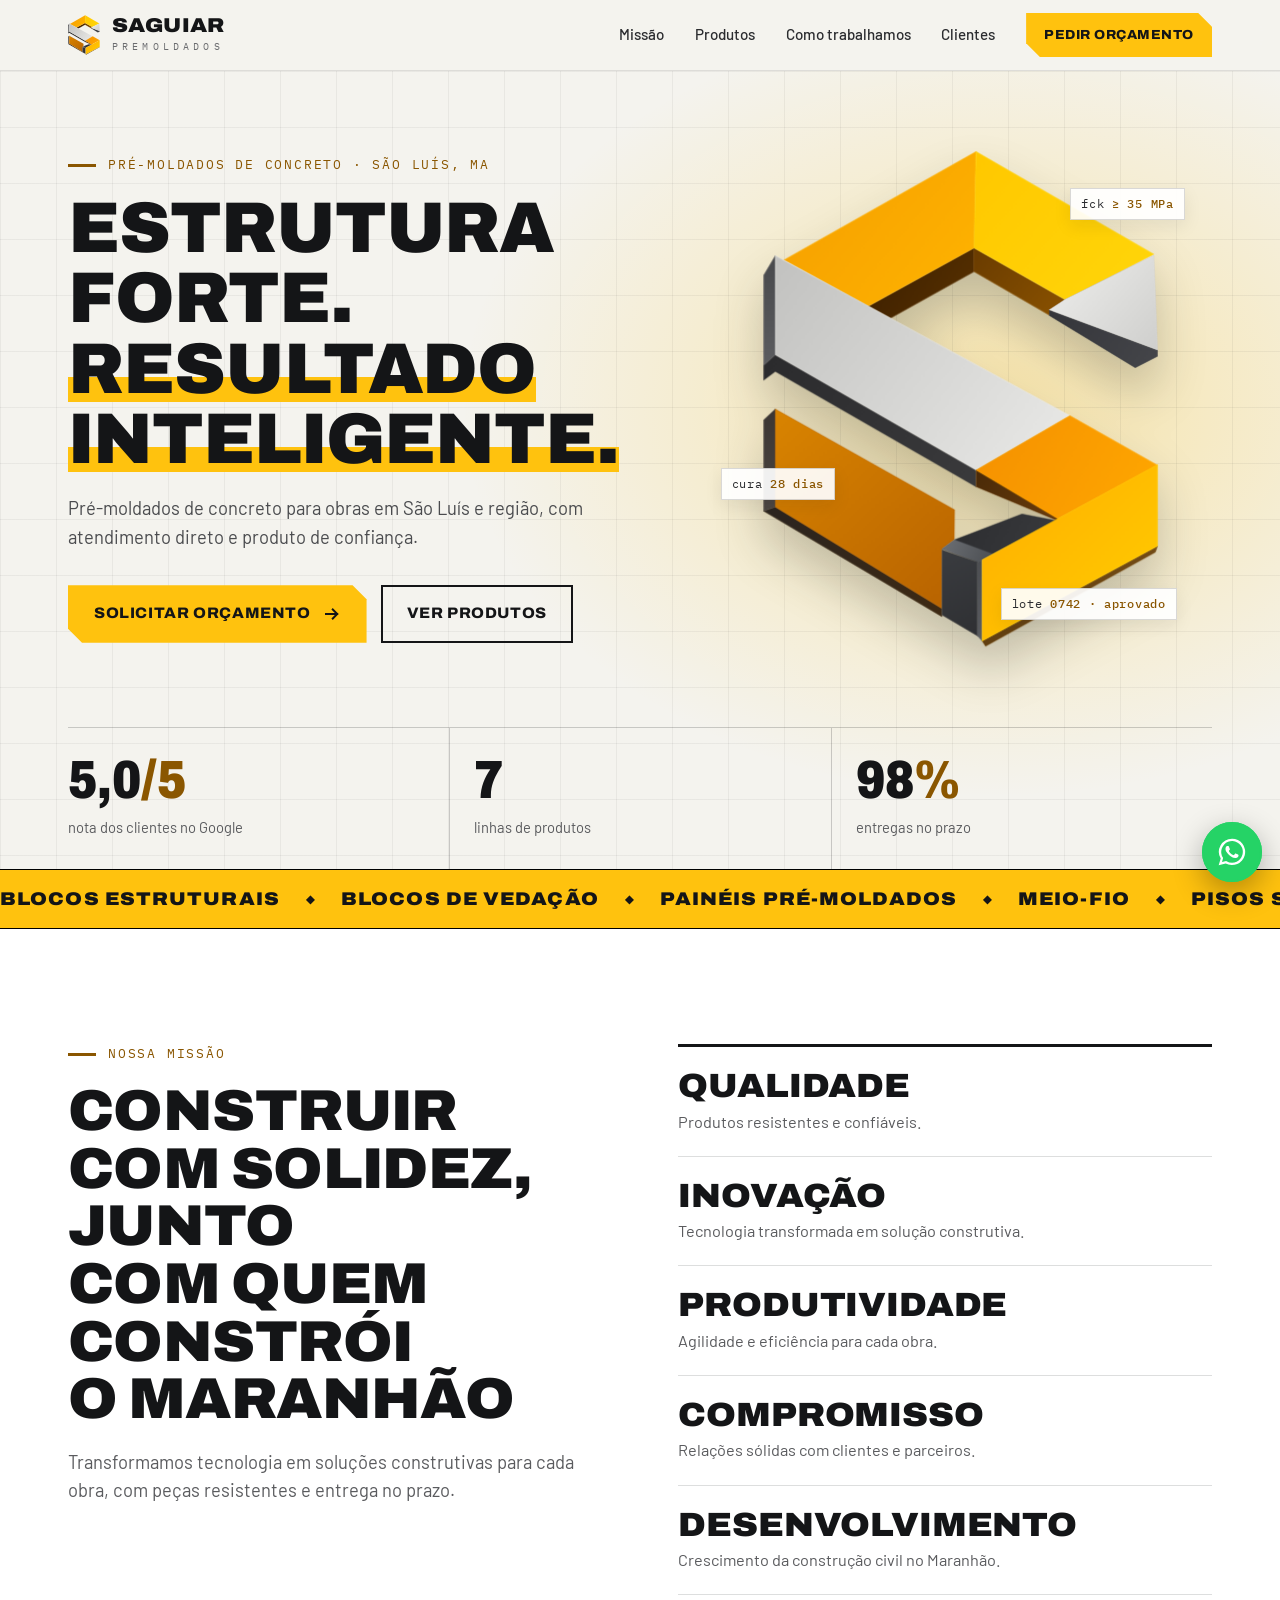
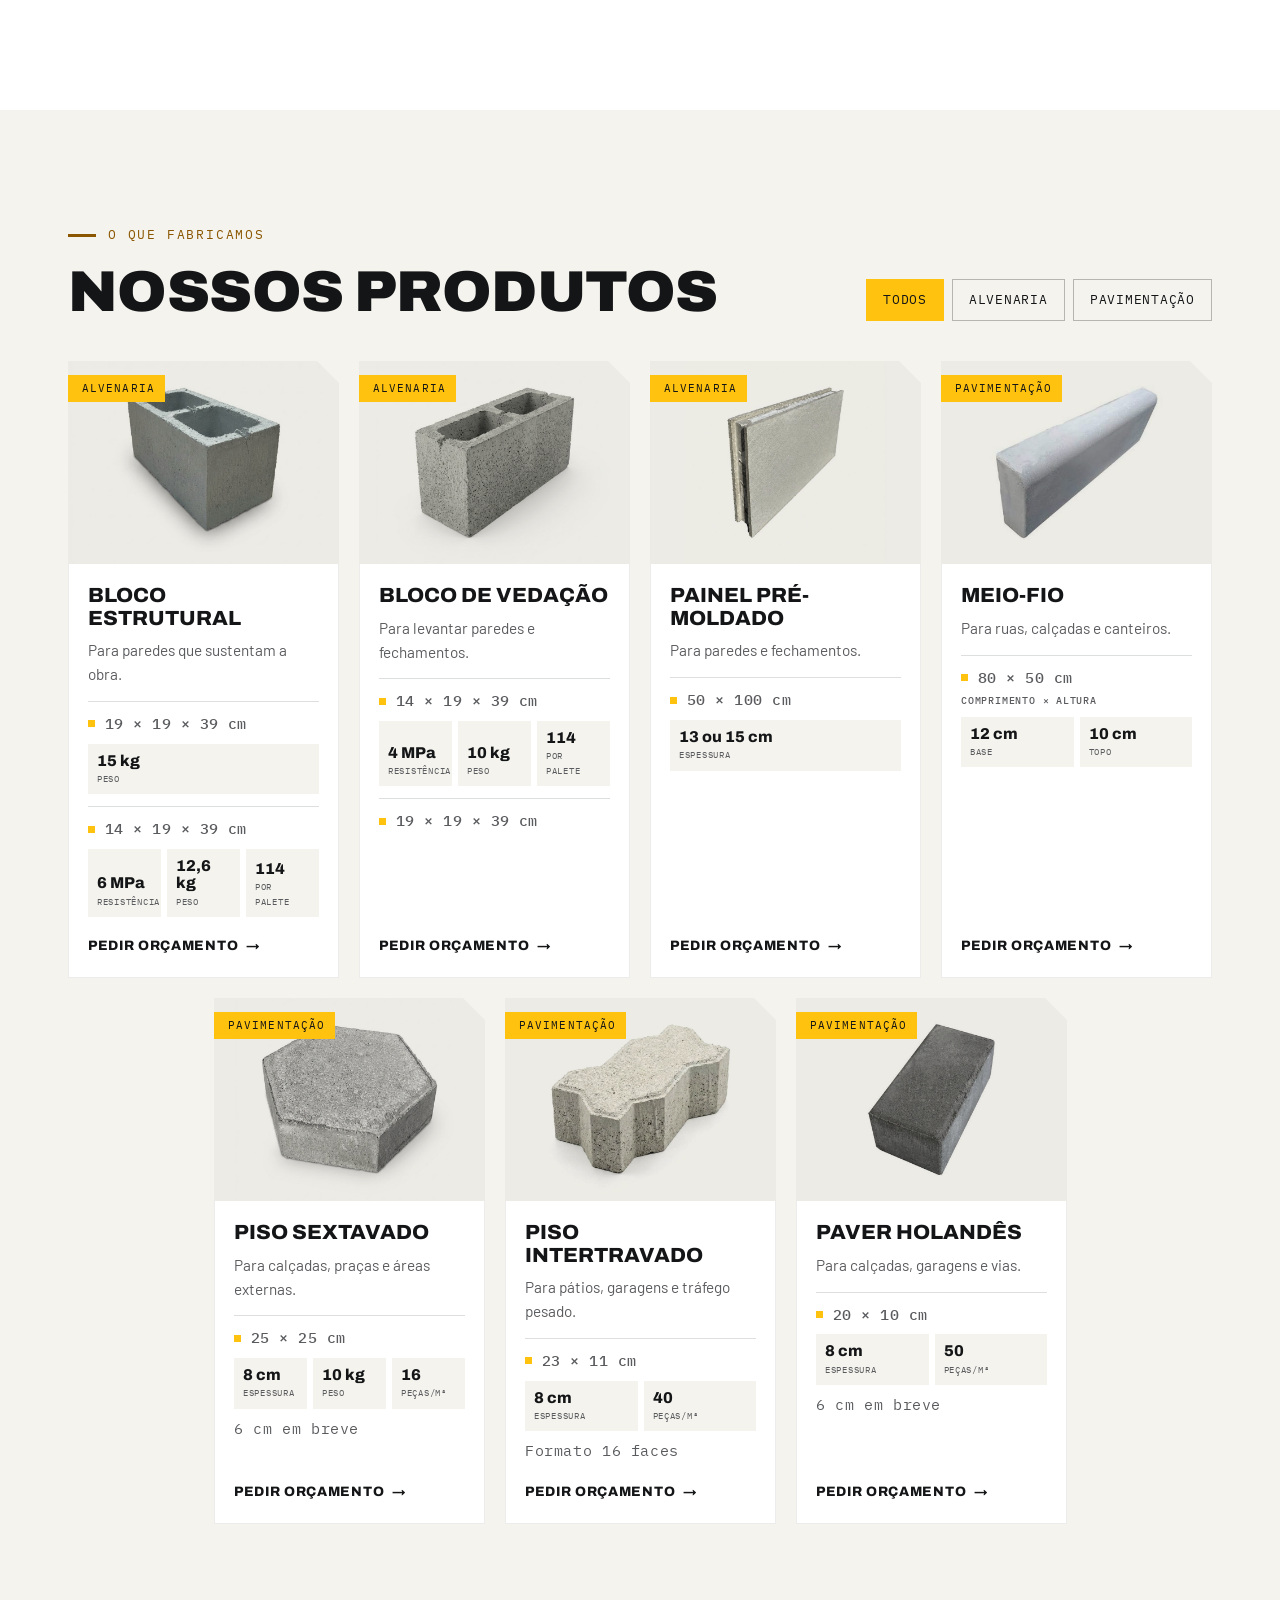
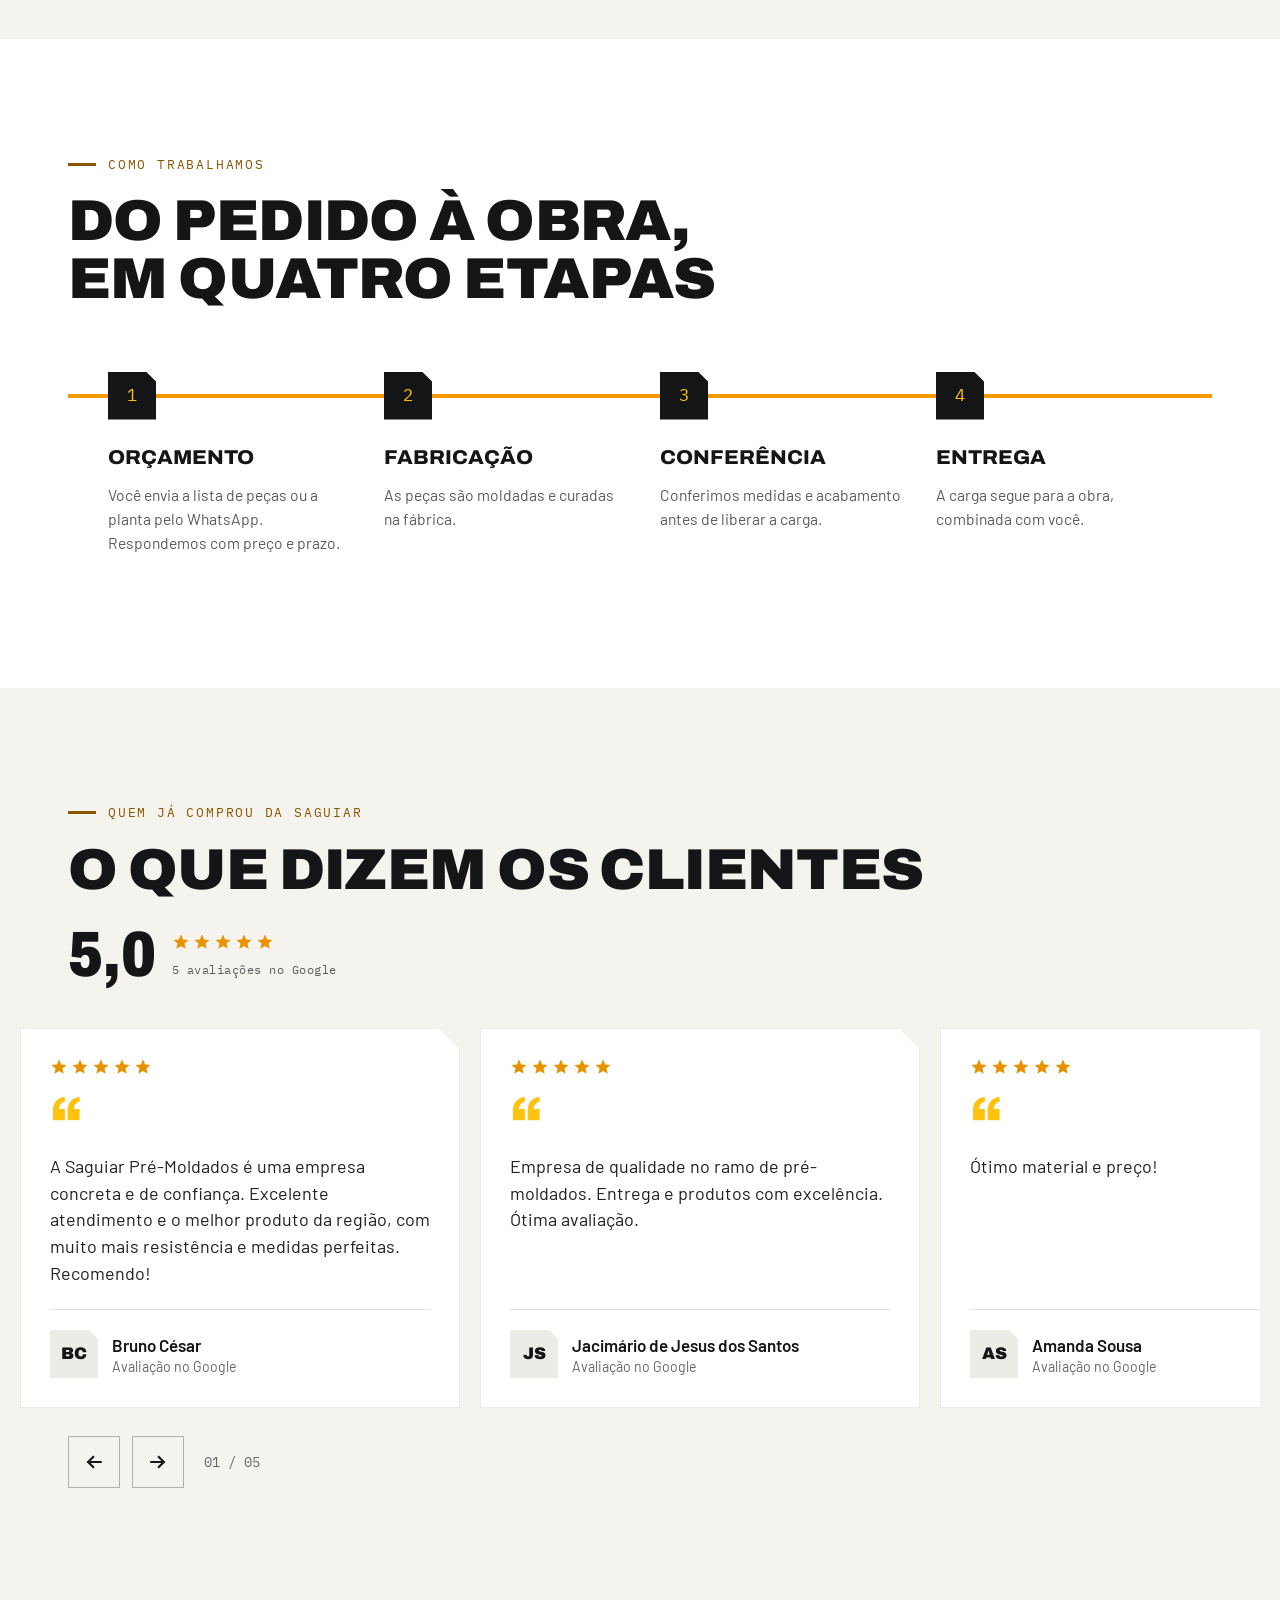
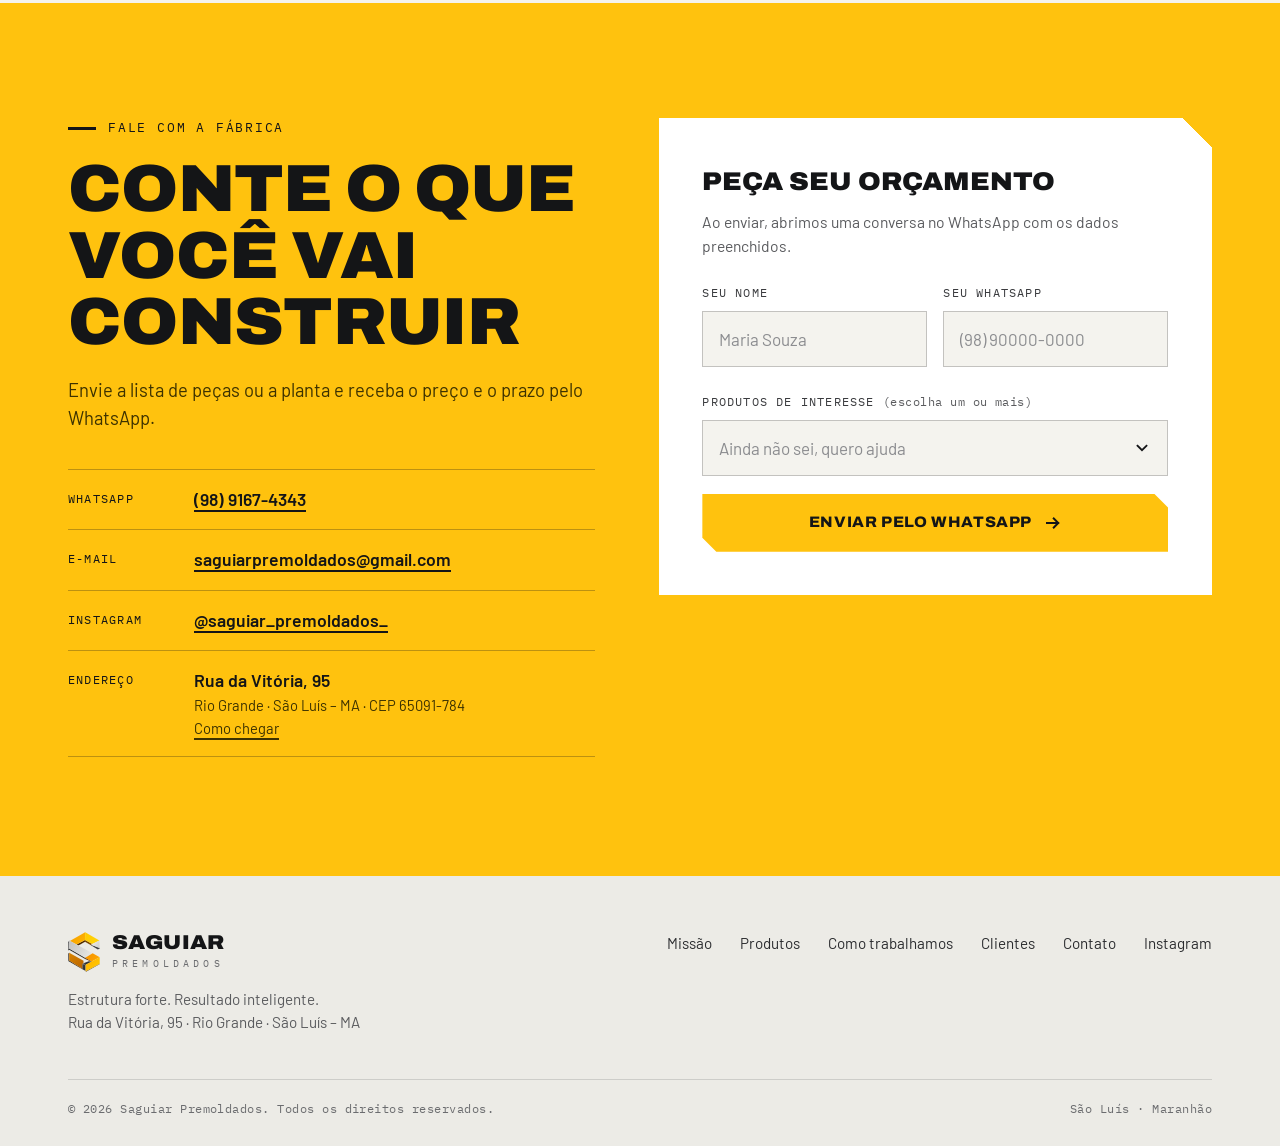
==== index.html @ 7b13b87a "Adiciona ficha tecnica dos produtos: resistencia, peso, rendimento e quantidade por palete" ====
<!doctype html>
<html lang="pt-BR">
<head>
  <meta charset="utf-8">
  <meta name="viewport" content="width=device-width, initial-scale=1, viewport-fit=cover">
  <title>Saguiar Premoldados | Pré-moldados de concreto em São Luís – MA</title>
  <meta name="description" content="Saguiar Premoldados fabrica blocos de concreto, painéis, meio-fio, pisos intertravados, sextavados e paver holandês em São Luís, Maranhão. Peça seu orçamento pelo WhatsApp.">
  <meta name="theme-color" content="#f4f3ee">
  <meta name="robots" content="index, follow">

  <meta property="og:type" content="website">
  <meta property="og:locale" content="pt_BR">
  <meta property="og:site_name" content="Saguiar Premoldados">
  <meta property="og:title" content="Saguiar Premoldados | Estrutura forte. Resultado inteligente.">
  <meta property="og:description" content="Pré-moldados de concreto em São Luís – MA. Blocos, painéis, meio-fio e pisos.">
  <meta property="og:image" content="assets/img/og-image.png">
  <meta property="og:image:width" content="1200">
  <meta property="og:image:height" content="630">
  <meta name="twitter:card" content="summary_large_image">

  <link rel="icon" href="assets/img/favicon.svg" type="image/svg+xml">
  <link rel="icon" href="assets/img/favicon-32.png" type="image/png" sizes="32x32">
  <link rel="apple-touch-icon" href="assets/img/apple-touch-icon.png">
  <link rel="manifest" href="site.webmanifest">

  <link rel="preconnect" href="https://fonts.googleapis.com">
  <link rel="preconnect" href="https://fonts.gstatic.com" crossorigin>
  <link rel="stylesheet" href="https://fonts.googleapis.com/css2?family=Archivo:wdth,wght@62..125,400..900&amp;family=Barlow:wght@400;500;600&amp;family=IBM+Plex+Mono:wght@400;500&amp;display=swap">
  <link rel="stylesheet" href="assets/css/styles.css?v=20261018">
  <script src="assets/js/boot.js?v=20261018"></script>

  <script type="application/ld+json">
  {
    "@context": "https://schema.org",
    "@type": "HomeAndConstructionBusiness",
    "name": "Saguiar Premoldados",
    "slogan": "Estrutura forte. Resultado inteligente.",
    "description": "Fábrica de pré-moldados de concreto em São Luís, Maranhão.",
    "telephone": "+559891674343",
    "email": "saguiarpremoldados@gmail.com",
    "address": {
      "@type": "PostalAddress",
      "streetAddress": "Rua da Vitória, 95 - Rio Grande",
      "addressLocality": "São Luís",
      "addressRegion": "MA",
      "postalCode": "65091-784",
      "addressCountry": "BR"
    },
    "areaServed": "São Luís, MA",
    "sameAs": ["https://www.instagram.com/saguiar_premoldados_/"]
  }
  </script>
</head>
<body>
  <a class="skip-link" href="#conteudo">Ir para o conteúdo</a>

  <!-- Definições gráficas compartilhadas (marca, ícones e filtros das ilustrações) -->
  <svg class="sprite" aria-hidden="true" focusable="false">
    <defs>
      <linearGradient id="lg0" gradientUnits="userSpaceOnUse" x1="470" y1="572" x2="838" y2="817"><stop offset="0" stop-color="#3a1e00"/><stop offset="1" stop-color="#5a3200"/></linearGradient><linearGradient id="lg1" gradientUnits="userSpaceOnUse" x1="838" y1="572" x2="1155" y2="806"><stop offset="0" stop-color="#6a3c00"/><stop offset="1" stop-color="#8a5200"/></linearGradient><linearGradient id="lg2" gradientUnits="userSpaceOnUse" x1="175" y1="236" x2="845" y2="775"><stop offset="0" stop-color="#F59E00"/><stop offset="1" stop-color="#FFB400"/></linearGradient><linearGradient id="lg3" gradientUnits="userSpaceOnUse" x1="838" y1="236" x2="1465" y2="752"><stop offset="0" stop-color="#FFC800"/><stop offset="1" stop-color="#FFD60A"/></linearGradient><linearGradient id="lg4" gradientUnits="userSpaceOnUse" x1="1100" y1="788" x2="1478" y2="990"><stop offset="0" stop-color="#34353a"/><stop offset="1" stop-color="#45464a"/></linearGradient><linearGradient id="lg5" gradientUnits="userSpaceOnUse" x1="1100" y1="598" x2="1478" y2="928"><stop offset="0" stop-color="#EFEFED"/><stop offset="1" stop-color="#CFCFCD"/></linearGradient><linearGradient id="lg6" gradientUnits="userSpaceOnUse" x1="104" y1="945" x2="845" y2="1405"><stop offset="0" stop-color="#2b2b2d"/><stop offset="1" stop-color="#3a3a3c"/></linearGradient><linearGradient id="lg7" gradientUnits="userSpaceOnUse" x1="104" y1="599" x2="145" y2="982"><stop offset="0" stop-color="#48494c"/><stop offset="1" stop-color="#5c5d60"/></linearGradient><linearGradient id="lg8" gradientUnits="userSpaceOnUse" x1="145" y1="599" x2="1172" y2="1347"><stop offset="0" stop-color="#C2C2C0"/><stop offset="1" stop-color="#EAEAE8"/></linearGradient><linearGradient id="lg9" gradientUnits="userSpaceOnUse" x1="104" y1="1476" x2="726" y2="1858"><stop offset="0" stop-color="#2a2420"/><stop offset="1" stop-color="#3e2a14"/></linearGradient><linearGradient id="lg10" gradientUnits="userSpaceOnUse" x1="104" y1="1134" x2="145" y2="1490"><stop offset="0" stop-color="#3b3633"/><stop offset="1" stop-color="#4d4743"/></linearGradient><linearGradient id="lg11" gradientUnits="userSpaceOnUse" x1="145" y1="1134" x2="770" y2="1830"><stop offset="0" stop-color="#D98400"/><stop offset="1" stop-color="#B86300"/></linearGradient><linearGradient id="lg12" gradientUnits="userSpaceOnUse" x1="770" y1="1500" x2="1130" y2="1668"><stop offset="0" stop-color="#2c2d30"/><stop offset="1" stop-color="#3a3b3e"/></linearGradient><linearGradient id="lg13" gradientUnits="userSpaceOnUse" x1="726" y1="1590" x2="905" y2="1668"><stop offset="0" stop-color="#6d7075"/><stop offset="1" stop-color="#4b4e52"/></linearGradient><linearGradient id="lg14" gradientUnits="userSpaceOnUse" x1="726" y1="1625" x2="850" y2="1925"><stop offset="0" stop-color="#3a3c40"/><stop offset="1" stop-color="#2f3033"/></linearGradient><linearGradient id="lg15" gradientUnits="userSpaceOnUse" x1="850" y1="1660" x2="866" y2="1943"><stop offset="0" stop-color="#4c4e52"/><stop offset="1" stop-color="#5a5c60"/></linearGradient><linearGradient id="lg16" gradientUnits="userSpaceOnUse" x1="845" y1="1347" x2="1130" y2="1524"><stop offset="0" stop-color="#4a2a08"/><stop offset="1" stop-color="#6a3c0c"/></linearGradient><linearGradient id="lg17" gradientUnits="userSpaceOnUse" x1="845" y1="1157" x2="1478" y2="1517"><stop offset="0" stop-color="#F59000"/><stop offset="1" stop-color="#FFA800"/></linearGradient><linearGradient id="lg18" gradientUnits="userSpaceOnUse" x1="866" y1="1612" x2="1478" y2="1962"><stop offset="0" stop-color="#5a3a10"/><stop offset="1" stop-color="#7a5018"/></linearGradient><linearGradient id="lg19" gradientUnits="userSpaceOnUse" x1="866" y1="1328" x2="1478" y2="1943"><stop offset="0" stop-color="#FFAD00"/><stop offset="1" stop-color="#FFCE00"/></linearGradient>
      <g id="s-mark"><polygon points="470,775 838,572 838,655 547,817" fill="url(#lg0)" stroke="#5a3200" stroke-width="1.5" stroke-linejoin="round"/><polygon points="838,572 1155,752 1100,806 838,655" fill="url(#lg1)" stroke="#8a5200" stroke-width="1.5" stroke-linejoin="round"/><polygon points="845,236 175,614 470,775 838,572" fill="url(#lg2)" stroke="#FFB400" stroke-width="1.5" stroke-linejoin="round"/><polygon points="845,236 1465,594 1155,752 838,572" fill="url(#lg3)" stroke="#FFD60A" stroke-width="1.5" stroke-linejoin="round"/><polygon points="1100,788 1478,928 1478,950 1400,990 1100,808" fill="url(#lg4)" stroke="#45464a" stroke-width="1.5" stroke-linejoin="round"/><polygon points="1155,752 1465,598 1478,928 1100,788" fill="url(#lg5)" stroke="#CFCFCD" stroke-width="1.5" stroke-linejoin="round"/><polygon points="104,982 145,945 845,1347 845,1405 145,1003 104,1034" fill="url(#lg6)" stroke="#3a3a3c" stroke-width="1.5" stroke-linejoin="round"/><polygon points="104,668 145,599 145,945 104,982" fill="url(#lg7)" stroke="#5c5d60" stroke-width="1.5" stroke-linejoin="round"/><polygon points="145,599 1172,1157 845,1347 145,945" fill="url(#lg8)" stroke="#EAEAE8" stroke-width="1.5" stroke-linejoin="round"/><polygon points="104,1490 145,1476 726,1830 726,1858" fill="url(#lg9)" stroke="#3e2a14" stroke-width="1.5" stroke-linejoin="round"/><polygon points="104,1172 145,1134 145,1476 104,1490" fill="url(#lg10)" stroke="#4d4743" stroke-width="1.5" stroke-linejoin="round"/><polygon points="145,1134 770,1485 769,1590 726,1622 726,1830 145,1476" fill="url(#lg11)" stroke="#B86300" stroke-width="1.5" stroke-linejoin="round"/><polygon points="770,1590 1005,1500 1130,1524 905,1640 850,1668" fill="url(#lg12)" stroke="#3a3b3e" stroke-width="1.5" stroke-linejoin="round"/><polygon points="726,1622 770,1590 905,1640 850,1668" fill="url(#lg13)" stroke="#4b4e52" stroke-width="1.5" stroke-linejoin="round"/><polygon points="726,1625 850,1668 850,1925 726,1852" fill="url(#lg14)" stroke="#2f3033" stroke-width="1.5" stroke-linejoin="round"/><polygon points="850,1668 866,1660 866,1943 850,1925" fill="url(#lg15)" stroke="#5a5c60" stroke-width="1.5" stroke-linejoin="round"/><polygon points="845,1347 1130,1502 1130,1524 845,1405" fill="url(#lg16)" stroke="#6a3c0c" stroke-width="1.5" stroke-linejoin="round"/><polygon points="845,1347 1172,1157 1478,1330 1130,1517" fill="url(#lg17)" stroke="#FFA800" stroke-width="1.5" stroke-linejoin="round"/><polygon points="866,1943 1478,1612 1470,1634 878,1962" fill="url(#lg18)" stroke="#7a5018" stroke-width="1.5" stroke-linejoin="round"/><polygon points="866,1660 1478,1328 1478,1612 866,1943" fill="url(#lg19)" stroke="#FFCE00" stroke-width="1.5" stroke-linejoin="round"/></g>
      <symbol id="i-star" viewBox="0 0 24 24"><path d="m12 2 2.9 6.6 7.1.7-5.4 4.7 1.6 7L12 17.3 5.8 21l1.6-7L2 9.3l7.1-.7z"/></symbol>
      <symbol id="i-arrow" viewBox="0 0 24 24"><path d="M4 12h15M13 6l6 6-6 6" fill="none" stroke="currentColor" stroke-width="2.6" stroke-linecap="square"/></symbol>
      <symbol id="i-arrow-left" viewBox="0 0 24 24"><path d="M20 12H5M11 6l-6 6 6 6" fill="none" stroke="currentColor" stroke-width="2.6" stroke-linecap="square"/></symbol>
    </defs>
  </svg>

  <header class="site-header">
    <div class="wrap">
      <a class="brand" href="#topo" aria-label="Saguiar Premoldados, início">
        <svg class="brand__mark" viewBox="95 225 1395 1750" aria-hidden="true" focusable="false"><use href="#s-mark"/></svg>
        <span><span class="brand__name">SAGUIAR</span><span class="brand__sub">PREMOLDADOS</span></span>
      </a>
      <button class="nav-toggle" type="button" aria-label="Abrir menu" aria-expanded="false" aria-controls="menu"><span></span><span></span><span></span></button>
      <nav class="nav" id="menu" aria-label="Principal">
        <a href="#sobre">Missão</a>
        <a href="#produtos">Produtos</a>
        <a href="#processo">Como trabalhamos</a>
        <a href="#avaliacoes">Clientes</a>
        <a class="btn" href="#contato">Pedir orçamento</a>
      </nav>
    </div>
  </header>

  <main id="conteudo">
    <!-- Topo -->
    <section class="section hero" id="topo" aria-labelledby="hero-title">
      <div class="wrap">
        <div class="hero__grid">
          <div>
            <p class="eyebrow">Pré-moldados de concreto · São Luís, MA</p>
            <h1 id="hero-title">Estrutura forte. <em>Resultado inteligente.</em></h1>
            <p class="lead">Pré-moldados de concreto para obras em São Luís e região, com atendimento direto e produto de confiança.</p>
            <div class="hero__cta">
              <a class="btn" href="#contato">Solicitar orçamento <svg aria-hidden="true"><use href="#i-arrow"/></svg></a>
              <a class="btn btn--ghost" href="#produtos">Ver produtos</a>
            </div>
          </div>

          <div class="stage" aria-hidden="true">
            <div class="stage__mark">
              <svg class="stage__logo" viewBox="95 225 1395 1750" aria-hidden="true" focusable="false">
          <g class="pc" style="--i:0;--x:0px;--y:-60px"><polygon points="470,775 838,572 838,655 547,817" fill="url(#lg0)" stroke="#5a3200" stroke-width="1.5" stroke-linejoin="round"/><polygon points="838,572 1155,752 1100,806 838,655" fill="url(#lg1)" stroke="#8a5200" stroke-width="1.5" stroke-linejoin="round"/></g>
          <g class="pc" style="--i:1;--x:0px;--y:-220px"><polygon points="845,236 175,614 470,775 838,572" fill="url(#lg2)" stroke="#FFB400" stroke-width="1.5" stroke-linejoin="round"/><polygon points="845,236 1465,594 1155,752 838,572" fill="url(#lg3)" stroke="#FFD60A" stroke-width="1.5" stroke-linejoin="round"/></g>
          <g class="pc" style="--i:2;--x:220px;--y:0px"><polygon points="1100,788 1478,928 1478,950 1400,990 1100,808" fill="url(#lg4)" stroke="#45464a" stroke-width="1.5" stroke-linejoin="round"/><polygon points="1155,752 1465,598 1478,928 1100,788" fill="url(#lg5)" stroke="#CFCFCD" stroke-width="1.5" stroke-linejoin="round"/></g>
          <g class="pc" style="--i:3;--x:-220px;--y:0px"><polygon points="104,982 145,945 845,1347 845,1405 145,1003 104,1034" fill="url(#lg6)" stroke="#3a3a3c" stroke-width="1.5" stroke-linejoin="round"/><polygon points="104,668 145,599 145,945 104,982" fill="url(#lg7)" stroke="#5c5d60" stroke-width="1.5" stroke-linejoin="round"/><polygon points="145,599 1172,1157 845,1347 145,945" fill="url(#lg8)" stroke="#EAEAE8" stroke-width="1.5" stroke-linejoin="round"/></g>
          <g class="pc" style="--i:4;--x:0px;--y:220px"><polygon points="104,1490 145,1476 726,1830 726,1858" fill="url(#lg9)" stroke="#3e2a14" stroke-width="1.5" stroke-linejoin="round"/><polygon points="104,1172 145,1134 145,1476 104,1490" fill="url(#lg10)" stroke="#4d4743" stroke-width="1.5" stroke-linejoin="round"/><polygon points="145,1134 770,1485 769,1590 726,1622 726,1830 145,1476" fill="url(#lg11)" stroke="#B86300" stroke-width="1.5" stroke-linejoin="round"/></g>
          <g class="pc" style="--i:5;--x:0px;--y:180px"><polygon points="770,1590 1005,1500 1130,1524 905,1640 850,1668" fill="url(#lg12)" stroke="#3a3b3e" stroke-width="1.5" stroke-linejoin="round"/><polygon points="726,1622 770,1590 905,1640 850,1668" fill="url(#lg13)" stroke="#4b4e52" stroke-width="1.5" stroke-linejoin="round"/><polygon points="726,1625 850,1668 850,1925 726,1852" fill="url(#lg14)" stroke="#2f3033" stroke-width="1.5" stroke-linejoin="round"/><polygon points="850,1668 866,1660 866,1943 850,1925" fill="url(#lg15)" stroke="#5a5c60" stroke-width="1.5" stroke-linejoin="round"/></g>
          <g class="pc" style="--i:6;--x:220px;--y:140px"><polygon points="845,1347 1130,1502 1130,1524 845,1405" fill="url(#lg16)" stroke="#6a3c0c" stroke-width="1.5" stroke-linejoin="round"/><polygon points="845,1347 1172,1157 1478,1330 1130,1517" fill="url(#lg17)" stroke="#FFA800" stroke-width="1.5" stroke-linejoin="round"/><polygon points="866,1943 1478,1612 1470,1634 878,1962" fill="url(#lg18)" stroke="#7a5018" stroke-width="1.5" stroke-linejoin="round"/><polygon points="866,1660 1478,1328 1478,1612 866,1943" fill="url(#lg19)" stroke="#FFCE00" stroke-width="1.5" stroke-linejoin="round"/></g>
        </svg>
            </div>
            <span class="tag tag--1">fck <b>≥ 35 MPa</b></span>
            <span class="tag tag--2">cura <b>28 dias</b></span>
            <span class="tag tag--3">lote <b>0742 · aprovado</b></span>
          </div>
        </div>

        <div class="stats">
          <div><strong><span data-count="5" data-decimals="1">5,0</span><i>/5</i></strong><span>nota dos clientes no Google</span></div>
          <div><strong><span data-count="7">7</span></strong><span>linhas de produtos</span></div>
          <div><strong><span data-count="98">98</span><i>%</i></strong><span>entregas no prazo</span></div>
        </div>
      </div>
    </section>

    <div class="marquee" aria-hidden="true">
      <div class="marquee__track">
        <div class="marquee__group">
          <span class="marquee__item">Blocos estruturais</span>
          <span class="marquee__item">Blocos de vedação</span>
          <span class="marquee__item">Painéis pré-moldados</span>
          <span class="marquee__item">Meio-fio</span>
          <span class="marquee__item">Pisos sextavados</span>
          <span class="marquee__item">Pisos intertravados</span>
          <span class="marquee__item">Paver holandês</span>
        </div>
      </div>
    </div>

    <!-- Missão -->
    <section class="section section--white" id="sobre" aria-labelledby="sobre-title">
      <div class="wrap about">
        <div>
          <p class="eyebrow rv">Nossa missão</p>
          <h2 class="rv" id="sobre-title">Construir com solidez, junto com quem constrói o Maranhão</h2>
          <p class="lead rv">Transformamos tecnologia em soluções construtivas para cada obra, com peças resistentes e entrega no prazo.</p>
        </div>
        <ul class="values">
          <li class="rv"><b>Qualidade</b><span>Produtos resistentes e confiáveis.</span></li>
          <li class="rv" style="--d:.06s"><b>Inovação</b><span>Tecnologia transformada em solução construtiva.</span></li>
          <li class="rv" style="--d:.12s"><b>Produtividade</b><span>Agilidade e eficiência para cada obra.</span></li>
          <li class="rv" style="--d:.18s"><b>Compromisso</b><span>Relações sólidas com clientes e parceiros.</span></li>
          <li class="rv" style="--d:.24s"><b>Desenvolvimento</b><span>Crescimento da construção civil no Maranhão.</span></li>
        </ul>
      </div>
    </section>

    <!-- Produtos -->
    <section class="section" id="produtos" aria-labelledby="produtos-title">
      <div class="wrap">
        <div class="products__head">
          <div>
            <p class="eyebrow rv">O que fabricamos</p>
            <h2 class="rv" id="produtos-title">Nossos produtos</h2>
          </div>
          <div class="filters rv" role="group" aria-label="Filtrar produtos por categoria">
            <button type="button" aria-pressed="true" data-filter="all">Todos</button>
            <button type="button" aria-pressed="false" data-filter="Alvenaria">Alvenaria</button>
            <button type="button" aria-pressed="false" data-filter="Pavimentação">Pavimentação</button>
          </div>
        </div>

        <ul class="grid">
          <li class="card" data-cat="Alvenaria">
            <div class="card__media"><img src="assets/img/produtos/bloco-estrutural.jpg" width="960" height="720" alt="Bloco de concreto estrutural com dois furos" loading="lazy" decoding="async"><span class="card__cat">Alvenaria</span></div>
            <div class="card__body">
              <h3>Bloco estrutural</h3>
              <p>Para paredes que sustentam a obra.</p>
              <div class="card__spec">
                <div class="spec">
                  <p class="spec__size">19 × 19 × 39 cm</p>
                  <dl class="spec__stats"><div><dt>Peso</dt><dd>15 kg</dd></div></dl>
                </div>
                <div class="spec">
                  <p class="spec__size">14 × 19 × 39 cm</p>
                  <dl class="spec__stats"><div><dt>Resistência</dt><dd>6 MPa</dd></div><div><dt>Peso</dt><dd>12,6 kg</dd></div><div><dt>Por palete</dt><dd>114</dd></div></dl>
                </div>
              </div>
              <a class="card__cta" href="#contato" data-ask="Bloco estrutural">Pedir orçamento</a>
            </div>
          </li>
          <li class="card" data-cat="Alvenaria">
            <div class="card__media"><img src="assets/img/produtos/bloco-vedacao.jpg" width="960" height="720" alt="Bloco de concreto de vedação com dois furos" loading="lazy" decoding="async"><span class="card__cat">Alvenaria</span></div>
            <div class="card__body">
              <h3>Bloco de vedação</h3>
              <p>Para levantar paredes e fechamentos.</p>
              <div class="card__spec">
                <div class="spec">
                  <p class="spec__size">14 × 19 × 39 cm</p>
                  <dl class="spec__stats"><div><dt>Resistência</dt><dd>4 MPa</dd></div><div><dt>Peso</dt><dd>10 kg</dd></div><div><dt>Por palete</dt><dd>114</dd></div></dl>
                </div>
                <div class="spec">
                  <p class="spec__size">19 × 19 × 39 cm</p>
                </div>
              </div>
              <a class="card__cta" href="#contato" data-ask="Bloco de vedação">Pedir orçamento</a>
            </div>
          </li>
          <li class="card" data-cat="Alvenaria">
            <div class="card__media"><img src="assets/img/produtos/painel.jpg" width="960" height="720" alt="Painel pré-moldado de concreto" loading="lazy" decoding="async"><span class="card__cat">Alvenaria</span></div>
            <div class="card__body">
              <h3>Painel pré-moldado</h3>
              <p>Para paredes e fechamentos.</p>
              <div class="card__spec">
                <div class="spec">
                  <p class="spec__size">50 × 100 cm</p>
                  <dl class="spec__stats"><div><dt>Espessura</dt><dd>13 ou 15 cm</dd></div></dl>
                </div>
              </div>
              <a class="card__cta" href="#contato" data-ask="Painel pré-moldado">Pedir orçamento</a>
            </div>
          </li>
          <li class="card" data-cat="Pavimentação">
            <div class="card__media"><img src="assets/img/produtos/meio-fio.jpg" width="960" height="720" alt="Meio-fio de concreto" loading="lazy" decoding="async"><span class="card__cat">Pavimentação</span></div>
            <div class="card__body">
              <h3>Meio-fio</h3>
              <p>Para ruas, calçadas e canteiros.</p>
              <div class="card__spec">
                <div class="spec">
                  <p class="spec__size">80 × 50 cm <small>comprimento × altura</small></p>
                  <dl class="spec__stats"><div><dt>Base</dt><dd>12 cm</dd></div><div><dt>Topo</dt><dd>10 cm</dd></div></dl>
                </div>
              </div>
              <a class="card__cta" href="#contato" data-ask="Meio-fio">Pedir orçamento</a>
            </div>
          </li>
          <li class="card" data-cat="Pavimentação">
            <div class="card__media"><img src="assets/img/produtos/piso-sextavado.jpg" width="960" height="720" alt="Piso de concreto sextavado" loading="lazy" decoding="async"><span class="card__cat">Pavimentação</span></div>
            <div class="card__body">
              <h3>Piso sextavado</h3>
              <p>Para calçadas, praças e áreas externas.</p>
              <div class="card__spec">
                <div class="spec">
                  <p class="spec__size">25 × 25 cm</p>
                  <dl class="spec__stats"><div><dt>Espessura</dt><dd>8 cm</dd></div><div><dt>Peso</dt><dd>10 kg</dd></div><div><dt>Peças/m²</dt><dd>16</dd></div></dl>
                  <p class="spec__note">6 cm em breve</p>
                </div>
              </div>
              <a class="card__cta" href="#contato" data-ask="Piso sextavado">Pedir orçamento</a>
            </div>
          </li>
          <li class="card" data-cat="Pavimentação">
            <div class="card__media"><img src="assets/img/produtos/piso-intertravado.jpg" width="960" height="720" alt="Piso de concreto intertravado" loading="lazy" decoding="async"><span class="card__cat">Pavimentação</span></div>
            <div class="card__body">
              <h3>Piso intertravado</h3>
              <p>Para pátios, garagens e tráfego pesado.</p>
              <div class="card__spec">
                <div class="spec">
                  <p class="spec__size">23 × 11 cm</p>
                  <dl class="spec__stats"><div><dt>Espessura</dt><dd>8 cm</dd></div><div><dt>Peças/m²</dt><dd>40</dd></div></dl>
                  <p class="spec__note">Formato 16 faces</p>
                </div>
              </div>
              <a class="card__cta" href="#contato" data-ask="Piso intertravado">Pedir orçamento</a>
            </div>
          </li>
          <li class="card" data-cat="Pavimentação">
            <div class="card__media"><img src="assets/img/produtos/paver-holandes.jpg" width="960" height="720" alt="Paver holandês retangular de concreto" loading="lazy" decoding="async"><span class="card__cat">Pavimentação</span></div>
            <div class="card__body">
              <h3>Paver holandês</h3>
              <p>Para calçadas, garagens e vias.</p>
              <div class="card__spec">
                <div class="spec">
                  <p class="spec__size">20 × 10 cm</p>
                  <dl class="spec__stats"><div><dt>Espessura</dt><dd>8 cm</dd></div><div><dt>Peças/m²</dt><dd>50</dd></div></dl>
                  <p class="spec__note">6 cm em breve</p>
                </div>
              </div>
              <a class="card__cta" href="#contato" data-ask="Paver holandês">Pedir orçamento</a>
            </div>
          </li>
        </ul>
      </div>
    </section>

    <!-- Processo -->
    <section class="section section--white" id="processo" aria-labelledby="processo-title">
      <div class="wrap">
        <p class="eyebrow rv">Como trabalhamos</p>
        <h2 class="rv" id="processo-title">Do pedido à obra, em quatro etapas</h2>
        <ol class="steps">
          <li class="step rv">
            <span class="step__n" aria-hidden="true">1</span>
            <h3>Orçamento</h3>
            <p>Você envia a lista de peças ou a planta pelo WhatsApp. Respondemos com preço e prazo.</p>
          </li>
          <li class="step rv" style="--d:.12s">
            <span class="step__n" aria-hidden="true">2</span>
            <h3>Fabricação</h3>
            <p>As peças são moldadas e curadas na fábrica.</p>
          </li>
          <li class="step rv" style="--d:.24s">
            <span class="step__n" aria-hidden="true">3</span>
            <h3>Conferência</h3>
            <p>Conferimos medidas e acabamento antes de liberar a carga.</p>
          </li>
          <li class="step rv" style="--d:.36s">
            <span class="step__n" aria-hidden="true">4</span>
            <h3>Entrega</h3>
            <p>A carga segue para a obra, combinada com você.</p>
          </li>
        </ol>
      </div>
    </section>

    <!-- Avaliações -->
    <section class="section" id="avaliacoes" aria-labelledby="avaliacoes-title">
      <div class="wrap">
        <div class="reviews__head">
          <div>
            <p class="eyebrow rv">Quem já comprou da Saguiar</p>
            <h2 class="rv" id="avaliacoes-title">O que dizem os clientes</h2>
          </div>
          <div class="score rv">
            <strong>5,0</strong>
            <div>
              <span class="stars" role="img" aria-label="5 de 5 estrelas"><svg aria-hidden="true"><use href="#i-star" fill="currentColor"/></svg><svg aria-hidden="true"><use href="#i-star" fill="currentColor"/></svg><svg aria-hidden="true"><use href="#i-star" fill="currentColor"/></svg><svg aria-hidden="true"><use href="#i-star" fill="currentColor"/></svg><svg aria-hidden="true"><use href="#i-star" fill="currentColor"/></svg></span>
              <small>5 avaliações no Google</small>
            </div>
          </div>
        </div>

        <ul class="carousel" tabindex="0" aria-label="Avaliações de clientes">
          <li class="review">
            <span class="stars" role="img" aria-label="5 de 5 estrelas"><svg aria-hidden="true"><use href="#i-star" fill="currentColor"/></svg><svg aria-hidden="true"><use href="#i-star" fill="currentColor"/></svg><svg aria-hidden="true"><use href="#i-star" fill="currentColor"/></svg><svg aria-hidden="true"><use href="#i-star" fill="currentColor"/></svg><svg aria-hidden="true"><use href="#i-star" fill="currentColor"/></svg></span>
            <blockquote>A Saguiar Pré-Moldados é uma empresa concreta e de confiança. Excelente atendimento e o melhor produto da região, com muito mais resistência e medidas perfeitas. Recomendo!</blockquote>
            <div class="review__who"><span class="review__avatar" aria-hidden="true">BC</span><span><b>Bruno César</b><small>Avaliação no Google</small></span></div>
          </li>
          <li class="review">
            <span class="stars" role="img" aria-label="5 de 5 estrelas"><svg aria-hidden="true"><use href="#i-star" fill="currentColor"/></svg><svg aria-hidden="true"><use href="#i-star" fill="currentColor"/></svg><svg aria-hidden="true"><use href="#i-star" fill="currentColor"/></svg><svg aria-hidden="true"><use href="#i-star" fill="currentColor"/></svg><svg aria-hidden="true"><use href="#i-star" fill="currentColor"/></svg></span>
            <blockquote>Empresa de qualidade no ramo de pré-moldados. Entrega e produtos com excelência. Ótima avaliação.</blockquote>
            <div class="review__who"><span class="review__avatar" aria-hidden="true">JS</span><span><b>Jacimário de Jesus dos Santos</b><small>Avaliação no Google</small></span></div>
          </li>
          <li class="review">
            <span class="stars" role="img" aria-label="5 de 5 estrelas"><svg aria-hidden="true"><use href="#i-star" fill="currentColor"/></svg><svg aria-hidden="true"><use href="#i-star" fill="currentColor"/></svg><svg aria-hidden="true"><use href="#i-star" fill="currentColor"/></svg><svg aria-hidden="true"><use href="#i-star" fill="currentColor"/></svg><svg aria-hidden="true"><use href="#i-star" fill="currentColor"/></svg></span>
            <blockquote>Ótimo material e preço!</blockquote>
            <div class="review__who"><span class="review__avatar" aria-hidden="true">AS</span><span><b>Amanda Sousa</b><small>Avaliação no Google</small></span></div>
          </li>
          <li class="review">
            <span class="stars" role="img" aria-label="5 de 5 estrelas"><svg aria-hidden="true"><use href="#i-star" fill="currentColor"/></svg><svg aria-hidden="true"><use href="#i-star" fill="currentColor"/></svg><svg aria-hidden="true"><use href="#i-star" fill="currentColor"/></svg><svg aria-hidden="true"><use href="#i-star" fill="currentColor"/></svg><svg aria-hidden="true"><use href="#i-star" fill="currentColor"/></svg></span>
            <blockquote>Produto de qualidade, atendimento atencioso e entrega no combinado. Recomendo a Saguiar para quem precisa de pré-moldado de confiança.</blockquote>
            <div class="review__who"><span class="review__avatar" aria-hidden="true">K</span><span><b>Kaique</b><small>Avaliação no Google</small></span></div>
          </li>
          <li class="review">
            <span class="stars" role="img" aria-label="5 de 5 estrelas"><svg aria-hidden="true"><use href="#i-star" fill="currentColor"/></svg><svg aria-hidden="true"><use href="#i-star" fill="currentColor"/></svg><svg aria-hidden="true"><use href="#i-star" fill="currentColor"/></svg><svg aria-hidden="true"><use href="#i-star" fill="currentColor"/></svg><svg aria-hidden="true"><use href="#i-star" fill="currentColor"/></svg></span>
            <blockquote>Peças bem acabadas, preço justo e um atendimento que resolve rápido. Empresa séria, com certeza compro de novo.</blockquote>
            <div class="review__who"><span class="review__avatar" aria-hidden="true">ZF</span><span><b>Zaqueu Figueiredo</b><small>Avaliação no Google</small></span></div>
          </li>
        </ul>

        <div class="carousel-ctl">
          <button type="button" id="prev" aria-label="Avaliação anterior"><svg aria-hidden="true"><use href="#i-arrow-left"/></svg></button>
          <button type="button" id="next" aria-label="Próxima avaliação"><svg aria-hidden="true"><use href="#i-arrow"/></svg></button>
          <span class="carousel-ctl__count" aria-hidden="true">01 / 05</span>
        </div>
      </div>
    </section>

    <!-- Contato -->
    <section class="section section--yellow" id="contato" aria-labelledby="contato-title">
      <div class="wrap contact">
        <div>
          <p class="eyebrow rv">Fale com a fábrica</p>
          <h2 class="rv" id="contato-title">Conte o que você vai construir</h2>
          <p class="lead rv">Envie a lista de peças ou a planta e receba o preço e o prazo pelo WhatsApp.</p>
          <ul class="info rv">
            <li><span class="info__label">WhatsApp</span><div><b><a href="https://wa.me/559891674343" target="_blank" rel="noopener">(98) 9167-4343</a></b></div></li>
            <li><span class="info__label">E-mail</span><div><b><a href="mailto:saguiarpremoldados@gmail.com">saguiarpremoldados@gmail.com</a></b></div></li>
            <li><span class="info__label">Instagram</span><div><b><a href="https://www.instagram.com/saguiar_premoldados_/" target="_blank" rel="noopener">@saguiar_premoldados_</a></b></div></li>
            <li>
              <span class="info__label">Endereço</span>
              <div>
                <b>Rua da Vitória, 95</b>
                <small>Rio Grande · São Luís – MA · CEP 65091-784</small>
                <small><a href="https://maps.app.goo.gl/CEb4hHG2TJxkomzB6" target="_blank" rel="noopener">Como chegar</a></small>
              </div>
            </li>
          </ul>
        </div>

        <form class="form rv" id="form" novalidate>
          <h3>Peça seu orçamento</h3>
          <p class="form__intro">Ao enviar, abrimos uma conversa no WhatsApp com os dados preenchidos.</p>
          <div class="form__row">
            <div class="field" id="f-nome">
              <label for="nome">Seu nome</label>
              <input id="nome" name="nome" type="text" autocomplete="name" placeholder="Maria Souza" required>
              <span class="field__msg" role="alert"></span>
            </div>
            <div class="field" id="f-tel">
              <label for="tel">Seu WhatsApp</label>
              <input id="tel" name="tel" type="tel" inputmode="tel" autocomplete="tel" placeholder="(98) 90000-0000" required>
              <span class="field__msg" role="alert"></span>
            </div>
          </div>
          <div class="field multiselect" id="f-produto">
            <label for="produto-btn">Produtos de interesse <em>(escolha um ou mais)</em></label>
            <button class="ms__trigger" type="button" id="produto-btn" aria-haspopup="true" aria-expanded="false" aria-controls="produto-panel">
              <span class="ms__value is-placeholder">Ainda não sei, quero ajuda</span>
              <svg class="ms__chev" viewBox="0 0 24 24" aria-hidden="true" focusable="false"><path d="M6 9l6 6 6-6" fill="none" stroke="currentColor" stroke-width="2.4" stroke-linecap="square"/></svg>
            </button>
            <div class="ms__panel" id="produto-panel" role="group" aria-label="Produtos de interesse" hidden>
              <label class="ms__option"><input type="checkbox" name="produto" value="Bloco estrutural"><span class="ms__box" aria-hidden="true"></span><span>Bloco estrutural</span></label>
              <label class="ms__option"><input type="checkbox" name="produto" value="Bloco de vedação"><span class="ms__box" aria-hidden="true"></span><span>Bloco de vedação</span></label>
              <label class="ms__option"><input type="checkbox" name="produto" value="Painel pré-moldado"><span class="ms__box" aria-hidden="true"></span><span>Painel pré-moldado</span></label>
              <label class="ms__option"><input type="checkbox" name="produto" value="Meio-fio"><span class="ms__box" aria-hidden="true"></span><span>Meio-fio</span></label>
              <label class="ms__option"><input type="checkbox" name="produto" value="Piso sextavado"><span class="ms__box" aria-hidden="true"></span><span>Piso sextavado</span></label>
              <label class="ms__option"><input type="checkbox" name="produto" value="Piso intertravado"><span class="ms__box" aria-hidden="true"></span><span>Piso intertravado</span></label>
              <label class="ms__option"><input type="checkbox" name="produto" value="Paver holandês"><span class="ms__box" aria-hidden="true"></span><span>Paver holandês</span></label>
            </div>
          </div>
          <button class="btn" type="submit">Enviar pelo WhatsApp <svg aria-hidden="true"><use href="#i-arrow"/></svg></button>
          <div class="form__status" id="form-status" role="status" aria-live="polite"></div>
        </form>
      </div>
    </section>
  </main>

  <footer class="site-footer">
    <div class="wrap">
      <div class="footer__top">
        <div>
          <a class="brand" href="#topo" aria-label="Saguiar Premoldados, voltar ao topo">
            <svg class="brand__mark" viewBox="95 225 1395 1750" aria-hidden="true" focusable="false"><use href="#s-mark"/></svg>
            <span><span class="brand__name">SAGUIAR</span><span class="brand__sub">PREMOLDADOS</span></span>
          </a>
          <p class="footer__about">Estrutura forte. Resultado inteligente.<br>Rua da Vitória, 95 · Rio Grande · São Luís – MA</p>
        </div>
        <nav class="footer__nav" aria-label="Rodapé">
          <a href="#sobre">Missão</a>
          <a href="#produtos">Produtos</a>
          <a href="#processo">Como trabalhamos</a>
          <a href="#avaliacoes">Clientes</a>
          <a href="#contato">Contato</a>
          <a href="https://www.instagram.com/saguiar_premoldados_/" target="_blank" rel="noopener">Instagram</a>
        </nav>
      </div>
      <div class="footer__legal">
        <span>© <span id="year">2026</span> Saguiar Premoldados. Todos os direitos reservados.</span>
        <span>São Luís · Maranhão</span>
      </div>
    </div>
  </footer>

  <a class="wa" href="https://wa.me/559891674343?text=Ol%C3%A1%2C%20gostaria%20de%20um%20or%C3%A7amento." target="_blank" rel="noopener" aria-label="Falar com a Saguiar pelo WhatsApp">
    <svg viewBox="0 0 24 24" fill="currentColor" aria-hidden="true"><path d="M12.04 2a9.9 9.9 0 0 0-8.5 14.9L2 22l5.25-1.4A9.9 9.9 0 1 0 12.04 2Zm0 18a8.1 8.1 0 0 1-4.13-1.13l-.3-.18-3.1.83.83-3.03-.2-.31A8.1 8.1 0 1 1 12.04 20Zm4.45-6.06c-.24-.12-1.44-.71-1.66-.79-.22-.08-.39-.12-.55.12-.16.24-.63.79-.77.95-.14.16-.28.18-.52.06a6.6 6.6 0 0 1-1.95-1.2 7.3 7.3 0 0 1-1.35-1.68c-.14-.24 0-.37.1-.49.1-.1.24-.28.36-.42.12-.14.16-.24.24-.4.08-.16.04-.3-.02-.42-.06-.12-.55-1.32-.75-1.8-.2-.47-.4-.4-.55-.41h-.47c-.16 0-.42.06-.64.3-.22.24-.84.82-.84 2s.86 2.32.98 2.48c.12.16 1.7 2.6 4.1 3.64.57.25 1.02.4 1.37.5.58.18 1.1.16 1.51.1.46-.07 1.44-.59 1.64-1.16.2-.57.2-1.06.14-1.16-.06-.1-.22-.16-.46-.28Z"/></svg>
  </a>

  <script src="assets/js/config.js?v=20261018" defer></script>
  <script src="assets/js/main.js?v=20261018" defer></script>
</body>
</html>
---- assets/css/styles.css ----
/* ==========================================================================
   Saguiar Premoldados — folha de estilos
   Ordem: tokens > base > layout > componentes > seções > utilitários > responsivo
   ========================================================================== */

/* ---------- 1. Tokens ---------- */
:root {
  /* cores */
  --ink: #141517;
  --paper: #f4f3ee;
  --slab: #ecebe6;
  --white: #ffffff;
  --muted: #5a5b5e;
  --line: rgba(20, 21, 23, 0.14);
  --yellow: #ffc20e;
  --amber: #f29a00;
  --amber-ink: #8a5600;
  --whatsapp: #25d366;

  /* tipografia */
  --font-display: "Archivo", "Arial Narrow", Arial, sans-serif;
  --font-body: "Barlow", "Segoe UI", Arial, sans-serif;
  --font-mono: "IBM Plex Mono", Consolas, "Courier New", monospace;

  /* layout */
  --chamfer: 14px;
  --gutter: clamp(16px, 4vw, 48px);
  --header-h: 70px;
  --max: 1240px;
  --ease: cubic-bezier(0.2, 0.8, 0.2, 1);

  color-scheme: light;
}

/* ---------- 2. Base ---------- */
*,
*::before,
*::after { box-sizing: border-box; }

html {
  scroll-behavior: smooth;
  scroll-padding-top: calc(var(--header-h) + 8px);
  -webkit-text-size-adjust: 100%;
  text-size-adjust: 100%;
}

body {
  margin: 0;
  background: var(--paper);
  color: var(--ink);
  font-family: var(--font-body);
  font-size: 1.0625rem;
  line-height: 1.55;
  overflow-x: hidden;
  -webkit-font-smoothing: antialiased;
}

[hidden] { display: none !important; }

a { color: inherit; }
img, svg { max-width: 100%; }
h1, h2, h3, p, ul { margin: 0; }
ul { padding: 0; }
button, input, select, textarea { font: inherit; color: inherit; }
:focus-visible { outline: 2px solid var(--ink); outline-offset: 3px; }

.skip-link {
  position: absolute; left: 16px; top: -60px; z-index: 100;
  background: var(--ink); color: #fff; padding: 12px 18px; text-decoration: none; font-weight: 600;
  transition: top 0.2s;
}
.skip-link:focus { top: 12px; }

.sprite { position: absolute; width: 0; height: 0; overflow: hidden; }

.sr-only {
  position: absolute; width: 1px; height: 1px; margin: -1px; padding: 0;
  overflow: hidden; clip: rect(0 0 0 0); white-space: nowrap; border: 0;
}

/* ---------- 3. Layout ---------- */
.wrap {
  width: 100%;
  max-width: var(--max);
  margin-inline: auto;
  padding-inline: max(var(--gutter), env(safe-area-inset-left, 0px)) max(var(--gutter), env(safe-area-inset-right, 0px));
}

.section {
  position: relative;
  padding-block: clamp(52px, 9vw, 120px);
  background: var(--paper);
  color: var(--ink);
}
.section--white { background: var(--white); }
.section--yellow { background: var(--yellow); }

.eyebrow {
  display: flex; align-items: center; gap: 12px;
  margin-bottom: 18px;
  font-family: var(--font-mono); font-size: 0.8rem; letter-spacing: 0.14em; text-transform: uppercase;
  color: var(--amber-ink);
}
.eyebrow::before { content: ""; width: 28px; height: 3px; background: currentColor; }
.section--yellow .eyebrow { color: var(--ink); }

h1, h2, h3 { font-family: var(--font-display); text-transform: uppercase; text-wrap: balance; }
h2 {
  font-weight: 900; font-stretch: 104%;
  font-size: clamp(1.7rem, 4.6vw, 3.6rem); line-height: 1; letter-spacing: -0.01em;
}
.lead { margin-top: 20px; max-width: 56ch; color: var(--muted); font-size: 1.15rem; }

/* ---------- 4. Botões ---------- */
.btn {
  --c: var(--chamfer);
  display: inline-flex; align-items: center; gap: 12px;
  padding: 17px 26px;
  border: 0; cursor: pointer;
  background: var(--yellow); color: var(--ink);
  font-family: var(--font-display); font-weight: 800; font-stretch: 105%;
  font-size: 0.95rem; letter-spacing: 0.04em; text-transform: uppercase; text-decoration: none;
  clip-path: polygon(0 0, calc(100% - var(--c)) 0, 100% var(--c), 100% 100%, var(--c) 100%, 0 calc(100% - var(--c)));
  transition: background 0.2s, color 0.2s;
}
.btn svg { width: 18px; height: 18px; flex: none; transition: transform 0.25s; }
.btn:hover { background: var(--ink); color: var(--yellow); }
.btn:hover svg { transform: translateX(5px); }
.btn--ghost { background: transparent; clip-path: none; box-shadow: inset 0 0 0 2px var(--ink); }
.btn--ghost:hover { background: var(--ink); color: #fff; }

/* ---------- 5. Cabeçalho ---------- */
.site-header {
  position: sticky; top: env(safe-area-inset-top, 0px); z-index: 50;
  background: rgba(244, 243, 238, 0.88);
  -webkit-backdrop-filter: blur(14px); backdrop-filter: blur(14px);
  border-bottom: 1px solid rgba(20, 21, 23, 0.1);
}
.site-header .wrap { display: flex; align-items: center; justify-content: space-between; gap: 20px; height: var(--header-h); }

.brand { display: flex; align-items: center; gap: 12px; text-decoration: none; }
.brand__mark { width: 32px; height: 40px; flex: none; display: block; }
.brand__name {
  display: block; font-family: var(--font-display); font-weight: 900; font-stretch: 112%;
  font-size: 1.25rem; line-height: 1; letter-spacing: 0.02em;
}
.brand__sub { display: block; margin-top: 4px; font-family: var(--font-mono); font-size: 0.62rem; letter-spacing: 0.42em; color: #6b6c6f; }

.nav { display: flex; align-items: center; gap: clamp(14px, 2.4vw, 34px); }
.nav a:not(.btn) { position: relative; padding-block: 6px; font-weight: 500; font-size: 0.95rem; text-decoration: none; color: #2b2c2f; }
.nav a:not(.btn)::after {
  content: ""; position: absolute; left: 0; right: 100%; bottom: 0; height: 2px; background: var(--yellow);
  transition: right 0.25s;
}
.nav a:not(.btn):hover::after { right: 0; }
.nav .btn { padding: 12px 18px; font-size: 0.82rem; }

.nav-toggle { display: none; width: 44px; height: 44px; background: none; border: 0; cursor: pointer; color: var(--ink); }
.nav-toggle span { display: block; width: 24px; height: 2px; margin: 6px auto; background: currentColor; transition: transform 0.25s, opacity 0.2s; }

/* ---------- 6. Hero ---------- */
.hero {
  padding-block: clamp(28px, 6vw, 84px) 0;
  overflow: hidden;
  background-color: var(--paper);
  background-image:
    linear-gradient(rgba(20, 21, 23, 0.055) 1px, transparent 1px),
    linear-gradient(90deg, rgba(20, 21, 23, 0.055) 1px, transparent 1px),
    radial-gradient(60% 70% at 78% 42%, rgba(255, 194, 14, 0.3), transparent 70%);
  background-size: 56px 56px, 56px 56px, auto;
}
.hero__grid { display: grid; grid-template-columns: 1.08fr 0.92fr; gap: clamp(24px, 4vw, 64px); align-items: center; }
.hero__grid > * { min-width: 0; }

.hero h1 {
  font-weight: 900; font-size: clamp(2.05rem, 5.6vw, 5rem); line-height: 0.98; letter-spacing: -0.015em;
}
.hero h1 em {
  font-style: normal;
  background: linear-gradient(transparent 60%, var(--yellow) 60%, var(--yellow) 92%, transparent 92%);
  -webkit-box-decoration-break: clone; box-decoration-break: clone;
}
.hero h1 em::before { content: "\A"; white-space: pre; }
.hero .lead { color: #4a4b4e; }
.hero__cta { display: flex; flex-wrap: wrap; gap: 14px; margin-top: 34px; }

.stage { position: relative; width: 100%; max-width: 400px; margin-inline: auto; aspect-ratio: 800 / 1005; }
.stage__mark { position: absolute; inset: 0; transition: transform 0.3s ease-out; }
.stage__logo { display: block; width: 100%; height: 100%; overflow: visible; filter: drop-shadow(0 26px 24px rgba(20, 21, 23, 0.22)); }

.pc { animation: piece 0.95s cubic-bezier(0.2, 0.9, 0.25, 1) both; animation-delay: calc(var(--i) * 90ms + 0.1s); }
@keyframes piece { from { opacity: 0; transform: translate(var(--x, 0), var(--y, -60px)); } }

.tag {
  position: absolute; white-space: nowrap;
  padding: 6px 10px;
  background: rgba(255, 255, 255, 0.92); border: 1px solid rgba(20, 21, 23, 0.16);
  box-shadow: 0 6px 18px rgba(20, 21, 23, 0.08);
  font-family: var(--font-mono); font-size: 0.72rem; letter-spacing: 0.06em; color: #2b2c2f;
  animation: float 5s ease-in-out infinite;
}
.tag b { font-weight: 500; color: var(--amber-ink); }
.tag--1 { top: 8%; right: -6%; }
.tag--2 { bottom: 30%; left: -10%; animation-delay: -1.6s; }
.tag--3 { bottom: 6%; right: -4%; animation-delay: -3.2s; }
@keyframes float { 50% { transform: translateY(-8px); } }

.stats { display: grid; grid-template-columns: repeat(3, 1fr); margin-top: clamp(32px, 6vw, 80px); border-top: 1px solid rgba(20, 21, 23, 0.2); }
.stats > div { min-width: 0; padding: 26px 20px 30px 0; }
.stats > div + div { padding-left: 24px; border-left: 1px solid rgba(20, 21, 23, 0.2); }
.stats strong {
  display: block; font-family: var(--font-display); font-weight: 900; font-stretch: 80%;
  font-size: clamp(1.8rem, 4.2vw, 3.4rem); line-height: 1; font-variant-numeric: tabular-nums;
}
.stats strong i { font-style: normal; color: var(--amber-ink); }
.stats > div > span { display: block; margin-top: 8px; font-size: 0.92rem; color: var(--muted); }

/* ---------- 7. Faixa ---------- */
.marquee { overflow: hidden; background: var(--yellow); color: var(--ink); border-block: 1px solid #000; }
.marquee__track { display: flex; width: max-content; animation: slide 38s linear infinite; }
.marquee__group { display: flex; }
.marquee__item {
  padding-block: 15px; white-space: nowrap;
  font-family: var(--font-display); font-weight: 900; font-stretch: 112%; font-size: 1.15rem; letter-spacing: 0.06em; text-transform: uppercase;
}
.marquee__item::after { content: "◆"; margin-inline: 26px; font-size: 0.7rem; vertical-align: 2px; }
.marquee:hover .marquee__track { animation-play-state: paused; }
@keyframes slide { to { transform: translateX(-50%); } }

/* ---------- 8. Missão ---------- */
.about { display: grid; grid-template-columns: 1fr 1fr; gap: clamp(32px, 6vw, 96px); align-items: start; }
.about > * { min-width: 0; }

.values { list-style: none; border-top: 3px solid var(--ink); }
.values li {
  position: relative; display: grid; gap: 4px; padding: 22px 0;
  border-bottom: 1px solid var(--line);
  transition: padding-left 0.3s var(--ease);
}
.values li::before { content: ""; position: absolute; left: 0; top: 0; bottom: 0; width: 0; background: var(--yellow); transition: width 0.3s var(--ease); }
.values b {
  font-family: var(--font-display); font-weight: 900; font-stretch: 108%;
  font-size: clamp(1.45rem, 2.8vw, 2.1rem); line-height: 1.05; letter-spacing: -0.005em; text-transform: uppercase;
}
.values span { color: var(--muted); font-size: 1.02rem; }

/* ---------- 9. Produtos ---------- */
.products__head { display: flex; flex-wrap: wrap; justify-content: space-between; align-items: end; gap: 32px; margin-bottom: 40px; }

.filters { display: flex; flex-wrap: wrap; gap: 8px; }
.filters button {
  padding: 10px 16px; cursor: pointer;
  background: transparent; border: 1px solid rgba(20, 21, 23, 0.28);
  font-family: var(--font-mono); font-size: 0.8rem; letter-spacing: 0.06em; text-transform: uppercase;
  transition: border-color 0.2s, background 0.2s;
}
.filters button:hover { border-color: var(--ink); }
.filters button[aria-pressed="true"] { background: var(--yellow); border-color: var(--yellow); }

.grid { display: flex; flex-wrap: wrap; justify-content: center; gap: 20px; list-style: none; }

.card {
  display: flex; flex-direction: column; min-width: 0; flex: 0 0 calc((100% - 60px) / 4);
  background: var(--white);
  box-shadow: inset 0 0 0 1px rgba(20, 21, 23, 0.08);
  clip-path: polygon(0 0, calc(100% - 22px) 0, 100% 22px, 100% 100%, 0 100%);
  transition: transform 0.3s, box-shadow 0.3s;
  animation: pop 0.45s ease both;
}
.card:hover { transform: translateY(-6px); box-shadow: inset 0 -5px 0 var(--yellow), inset 0 0 0 1px rgba(20, 21, 23, 0.08); }
@keyframes pop { from { opacity: 0; transform: translateY(16px) scale(0.98); } }

.card__media { position: relative; aspect-ratio: 4 / 3; overflow: hidden; background: var(--slab); }
.card__media > svg, .card__media > img { display: block; width: 100%; height: 100%; object-fit: cover; transition: transform 0.6s var(--ease); }
.card:hover .card__media > svg, .card:hover .card__media > img { transform: scale(1.08); }
.card__media > img { mix-blend-mode: multiply; object-fit: contain; }
.card__cat {
  position: absolute; left: 0; top: 14px; padding: 5px 10px 5px 14px;
  background: var(--yellow);
  font-family: var(--font-mono); font-size: 0.68rem; letter-spacing: 0.1em; text-transform: uppercase;
}
.card__body { display: flex; flex: 1; flex-direction: column; gap: 10px; padding: 20px 20px 22px; }
.card h3 { font-weight: 800; font-stretch: 104%; font-size: 1.28rem; line-height: 1.1; }
.card p { color: var(--muted); font-size: 0.96rem; }
.card__spec { display: grid; gap: 12px; margin-top: 4px; }
.spec { display: grid; gap: 8px; padding-top: 10px; border-top: 1px solid var(--line); }
.spec__size {
  display: flex; flex-wrap: wrap; align-items: baseline; gap: 4px 8px; margin: 0;
  font-family: var(--font-mono); font-size: 0.82rem; font-weight: 500; letter-spacing: 0.03em; color: var(--ink); font-variant-numeric: tabular-nums;
}
.spec__size::before { content: ""; width: 7px; height: 7px; margin-right: 2px; align-self: center; background: var(--yellow); }
.spec__size small { font-size: 0.62rem; letter-spacing: 0.08em; text-transform: uppercase; color: var(--muted); }
.spec__stats { display: grid; grid-template-columns: repeat(auto-fit, minmax(70px, 1fr)); gap: 6px; margin: 0; }
.spec__stats > div { display: flex; flex-direction: column-reverse; gap: 3px; padding: 8px 9px; background: var(--paper); }
.spec__stats dd { margin: 0; font-family: var(--font-display); font-weight: 800; font-size: 0.98rem; line-height: 1.1; font-variant-numeric: tabular-nums; }
.spec__stats dt { font-family: var(--font-mono); font-size: 0.58rem; letter-spacing: 0.08em; text-transform: uppercase; color: var(--muted); }
.spec__note { margin: 0; font-family: var(--font-mono); font-size: 0.7rem; letter-spacing: 0.04em; color: var(--amber-ink); }
.card__cta {
  display: inline-flex; align-items: center; gap: 8px; margin-top: auto; padding-top: 8px;
  font-family: var(--font-display); font-weight: 800; font-size: 0.85rem; letter-spacing: 0.05em; text-transform: uppercase; text-decoration: none;
}
.card__cta::after { content: "→"; transition: transform 0.2s; }
.card__cta:hover::after { transform: translateX(6px); }

/* ---------- 10. Processo ---------- */
.steps { position: relative; display: grid; grid-template-columns: repeat(4, 1fr); margin-top: 64px; list-style: none; }
.steps::before, .steps::after { content: ""; position: absolute; left: 0; top: 22px; height: 4px; }
.steps::before { right: 0; background: var(--line); }
.steps::after {
  width: 100%; background: var(--amber);
  transform: scaleX(0); transform-origin: left;
  transition: transform 1.6s cubic-bezier(0.6, 0.1, 0.2, 1);
}
.steps.in::after { transform: scaleX(1); }
.step { position: relative; min-width: 0; padding-right: 28px; }
.step__n {
  position: relative; z-index: 1; display: grid; place-items: center; width: 48px; height: 48px;
  background: var(--ink); color: var(--yellow);
  font-family: var(--font-mono);
  clip-path: polygon(0 0, calc(100% - 10px) 0, 100% 10px, 100% 100%, 0 100%);
}
.step h3 { margin: 22px 0 10px; font-weight: 800; font-stretch: 106%; font-size: 1.25rem; }
.step p { color: var(--muted); font-size: 0.98rem; }

/* ---------- 11. Avaliações ---------- */
.reviews__head { display: flex; flex-wrap: wrap; justify-content: space-between; align-items: end; gap: 28px; }
.score { display: flex; align-items: center; gap: 16px; }
.score strong { font-family: var(--font-display); font-weight: 900; font-stretch: 80%; font-size: 4rem; line-height: 0.9; }
.score small { display: block; margin-top: 4px; font-family: var(--font-mono); font-size: 0.75rem; letter-spacing: 0.04em; color: var(--muted); }
.stars { display: inline-flex; gap: 3px; color: #e89200; }
.stars svg { width: 18px; height: 18px; }

.carousel {
  display: flex; gap: 20px; margin: 44px calc(var(--gutter) * -1) 0; padding: 0 var(--gutter) 20px;
  overflow-x: auto; scroll-snap-type: x mandatory; scrollbar-width: thin; scrollbar-color: var(--yellow) transparent;
  list-style: none;
}
.review {
  flex: 0 0 min(440px, 86%); scroll-snap-align: start; min-width: 0;
  display: flex; flex-direction: column; gap: 22px; margin: 0; padding: 30px;
  background: var(--white); box-shadow: inset 0 0 0 1px rgba(20, 21, 23, 0.08);
  clip-path: polygon(0 0, calc(100% - 22px) 0, 100% 22px, 100% 100%, 0 100%);
}
.review blockquote { margin: 0; font-size: 1.12rem; line-height: 1.5; color: #1e1f22; }
.review blockquote::before {
  content: "“"; display: block; margin-bottom: 10px;
  font-family: var(--font-display); font-weight: 900; font-size: 4rem; line-height: 0.7; color: var(--yellow);
}
.review blockquote.is-empty { color: var(--muted); font-style: italic; }
.review__who { display: flex; align-items: center; gap: 14px; margin-top: auto; padding-top: 20px; border-top: 1px solid rgba(20, 21, 23, 0.12); }
.review__avatar {
  display: grid; place-items: center; flex: none; width: 48px; height: 48px;
  background: var(--slab);
  font-family: var(--font-display); font-weight: 900; font-size: 1.05rem;
  clip-path: polygon(0 0, calc(100% - 9px) 0, 100% 9px, 100% 100%, 0 100%);
}
.review__who b { display: block; font-weight: 600; }
.review__who small { display: block; font-size: 0.88rem; line-height: 1.3; color: #66676a; }

.carousel-ctl { display: flex; align-items: center; gap: 12px; margin-top: 8px; }
.carousel-ctl button {
  display: grid; place-items: center; width: 52px; height: 52px; cursor: pointer;
  background: transparent; border: 1px solid rgba(20, 21, 23, 0.3);
  transition: background 0.2s, border-color 0.2s;
}
.carousel-ctl button:hover { background: var(--yellow); border-color: var(--yellow); }
.carousel-ctl svg { width: 20px; height: 20px; }
.carousel-ctl__count { margin-left: 8px; font-family: var(--font-mono); font-size: 0.85rem; color: #66676a; font-variant-numeric: tabular-nums; }

/* ---------- 12. Contato ---------- */
.contact { display: grid; grid-template-columns: 1fr 1.05fr; gap: clamp(32px, 5vw, 80px); align-items: start; }
.contact > * { min-width: 0; }
.contact h2 { font-size: clamp(1.9rem, 5.2vw, 4.4rem); }
.contact .lead { color: #3d3200; }

.info { margin-top: 36px; list-style: none; }
.info li { display: grid; grid-template-columns: 110px 1fr; gap: 16px; padding: 16px 0; border-top: 1px solid rgba(20, 21, 23, 0.28); }
.info li:last-child { border-bottom: 1px solid rgba(20, 21, 23, 0.28); }
.info dt, .info .info__label { padding-top: 4px; font-family: var(--font-mono); font-size: 0.76rem; letter-spacing: 0.1em; text-transform: uppercase; }
.info b { font-weight: 600; font-size: 1.1rem; overflow-wrap: anywhere; }
.info a { text-decoration-thickness: 2px; text-underline-offset: 4px; }
.info small { display: block; font-size: 0.92rem; color: #3d3200; }

.form {
  padding: clamp(24px, 3.4vw, 44px);
  background: linear-gradient(225deg, var(--yellow) 21.2px, var(--white) 21.2px);
}
.form h3 { font-weight: 900; font-stretch: 108%; font-size: 1.6rem; }
.form__intro { margin: 8px 0 26px; color: var(--muted); font-size: 0.98rem; }
.field { display: grid; gap: 8px; margin-bottom: 18px; }
.field > label { font-family: var(--font-mono); font-size: 0.75rem; letter-spacing: 0.1em; text-transform: uppercase; color: #3a3b3e; }
.field input, .field select, .field textarea {
  width: 100%; padding: 14px 16px; border-radius: 0;
  background: var(--paper); border: 1px solid rgba(20, 21, 23, 0.22);
  transition: border-color 0.2s, background 0.2s;
}
.field input::placeholder { color: #8b8c8f; }
.field input:focus, .field select:focus { outline: none; background: #fff; border-color: var(--ink); }
.field--error input { border-color: #c4311d; }
.field__msg { min-height: 0; font-size: 0.85rem; color: #c4311d; }
.multiselect { position: relative; }
.multiselect > label em { font-style: normal; letter-spacing: 0.04em; text-transform: none; color: var(--muted); }
.ms__trigger {
  display: flex; align-items: center; justify-content: space-between; gap: 12px; width: 100%;
  padding: 14px 16px; text-align: left; cursor: pointer; border-radius: 0;
  background: var(--paper); border: 1px solid rgba(20, 21, 23, 0.22);
  transition: border-color 0.2s, background 0.2s;
}
.ms__trigger:hover, .ms__trigger[aria-expanded="true"] { border-color: var(--ink); }
.ms__trigger[aria-expanded="true"] { background: #fff; }
.ms__value { min-width: 0; overflow: hidden; text-overflow: ellipsis; white-space: nowrap; }
.ms__value.is-placeholder { color: #8b8c8f; }
.ms__chev { flex: none; width: 18px; height: 18px; transition: transform 0.2s; }
.ms__trigger[aria-expanded="true"] .ms__chev { transform: rotate(180deg); }
.ms__panel {
  position: absolute; z-index: 20; left: 0; right: 0; top: calc(100% + 4px);
  padding: 6px; background: #fff; border: 1px solid var(--ink); box-shadow: 0 18px 36px rgba(20, 21, 23, 0.2);
}
.ms__option { position: relative; display: flex; align-items: center; gap: 12px; padding: 11px 12px; cursor: pointer; font-size: 0.98rem; line-height: 1.2; }
.ms__option:hover { background: var(--paper); }
.ms__option input { position: absolute; opacity: 0; width: 1px; height: 1px; margin: 0; }
.ms__box { flex: none; width: 18px; height: 18px; border: 2px solid rgba(20, 21, 23, 0.45); background: #fff; transition: background 0.15s, border-color 0.15s; }
.ms__option input:checked + .ms__box {
  border-color: var(--ink);
  background: var(--ink) url("data:image/svg+xml,%3Csvg xmlns='http://www.w3.org/2000/svg' viewBox='0 0 14 14'%3E%3Cpath d='M3 7.5l2.6 2.6L11 4.6' fill='none' stroke='%23ffc20e' stroke-width='2'/%3E%3C/svg%3E") center / 100% no-repeat;
}
.ms__option input:checked ~ span:last-child { font-weight: 600; }
.ms__option input:focus-visible + .ms__box { outline: 2px solid var(--ink); outline-offset: 2px; }
.form__row { display: grid; grid-template-columns: 1fr 1fr; gap: 16px; }
.form .btn { width: 100%; justify-content: center; }
.form__status { display: none; margin-top: 18px; padding: 16px 18px; border: 1px solid var(--ink); font-size: 0.95rem; }
.form__status.is-visible { display: block; animation: pop 0.4s both; }
.form__status b { display: block; margin-bottom: 4px; font-family: var(--font-display); font-stretch: 106%; text-transform: uppercase; color: var(--amber-ink); }

/* ---------- 13. Rodapé ---------- */
.site-footer { padding-block: 56px 28px; background: var(--slab); border-top: 4px solid var(--yellow); }
.footer__top { display: flex; flex-wrap: wrap; justify-content: space-between; align-items: flex-start; gap: 32px 64px; }
.footer__about { max-width: 38ch; margin-top: 16px; color: var(--muted); font-size: 0.95rem; }
.footer__nav { display: flex; flex-wrap: wrap; gap: 12px 28px; }
.footer__nav a { text-decoration: none; font-size: 0.95rem; color: #2b2c2f; }
.footer__nav a:hover { color: var(--amber-ink); text-decoration: underline; }
.footer__legal {
  display: flex; flex-wrap: wrap; justify-content: space-between; gap: 12px;
  margin-top: 44px; padding-top: 20px; border-top: 1px solid var(--line);
  font-family: var(--font-mono); font-size: 0.74rem; letter-spacing: 0.04em; color: #6b6c6f;
}

/* ---------- 14. WhatsApp flutuante ---------- */
.wa {
  position: fixed; z-index: 60; display: grid; place-items: center; width: 60px; height: 60px; border-radius: 50%;
  right: max(18px, env(safe-area-inset-right, 0px)); bottom: calc(18px + env(safe-area-inset-bottom, 0px));
  background: var(--whatsapp); color: #fff; box-shadow: 0 10px 30px rgba(0, 0, 0, 0.3);
}
.wa svg { width: 32px; height: 32px; }
.wa::before { content: ""; position: absolute; inset: 0; border-radius: 50%; border: 2px solid var(--whatsapp); animation: ring 2.4s ease-out infinite; }
@keyframes ring { to { transform: scale(1.7); opacity: 0; } }

/* ---------- 15. Revelar ao rolar ---------- */
.js .rv { opacity: 0.2; transform: translateY(28px); transition: opacity 0.7s ease, transform 0.8s var(--ease); transition-delay: var(--d, 0s); }
.js .rv.in { opacity: 1; transform: none; }

/* ---------- 16. Interações só para mouse ---------- */
@media (hover: hover) {
  .values li:hover { padding-left: 26px; }
  .values li:hover::before { width: 10px; }
}

/* ---------- 17. Responsivo ---------- */
@media (max-width: 1100px) {
  .card { flex-basis: calc((100% - 20px) / 2); }
}

@media (max-width: 900px) {
  .hero__grid { grid-template-columns: 1fr; }
  .stage { max-width: 340px; }
  .about, .contact { grid-template-columns: 1fr; }
  .products__head { margin-bottom: 28px; gap: 20px; }
  .reviews__head { gap: 20px; }
  .score strong { font-size: 3.2rem; }
}

@media (max-width: 860px) {
  .nav-toggle { display: block; }
  .nav {
    position: absolute; left: 0; right: 0; top: var(--header-h);
    display: none; flex-direction: column; align-items: stretch; gap: 0;
    padding: 8px var(--gutter) 20px;
    background: var(--paper); border-bottom: 1px solid rgba(20, 21, 23, 0.12);
  }
  .site-header.is-open .nav { display: flex; }
  .nav a:not(.btn) { padding: 16px 0; border-bottom: 1px solid rgba(20, 21, 23, 0.1); font-size: 1.05rem; }
  .nav .btn { margin-top: 16px; justify-content: center; }
  .site-header.is-open .nav-toggle span:nth-child(1) { transform: translateY(8px) rotate(45deg); }
  .site-header.is-open .nav-toggle span:nth-child(2) { opacity: 0; }
  .site-header.is-open .nav-toggle span:nth-child(3) { transform: translateY(-8px) rotate(-45deg); }

  .steps { grid-template-columns: 1fr; gap: 36px; }
  .steps::before, .steps::after { left: 23px; right: auto; top: 0; bottom: 0; width: 4px; height: auto; }
  .steps::after { transform: scaleY(0); transform-origin: top; }
  .steps.in::after { transform: scaleY(1); }
  .step { padding: 0 0 0 76px; }
  .step__n { position: absolute; left: 0; top: 0; }
  .step h3 { margin-top: 0; padding-top: 10px; }
}

@media (max-width: 640px) {
  :root { --chamfer: 11px; --header-h: 62px; }
  body { font-size: 1rem; }
  .section { padding-block: clamp(48px, 11vw, 80px); }
  .lead { margin-top: 16px; font-size: 1.05rem; }
  .eyebrow { margin-bottom: 14px; font-size: 0.72rem; }

  .brand__mark { width: 27px; height: 34px; }
  .brand__name { font-size: 1.1rem; }
  .brand__sub { font-size: 0.56rem; letter-spacing: 0.36em; }

  .hero__grid { gap: 8px; }
  .hero__cta { flex-direction: column; align-items: stretch; margin-top: 26px; }
  .hero__cta .btn { justify-content: center; width: 100%; }
  .stage { max-width: 270px; }
  .tag { padding: 4px 7px; font-size: 0.62rem; }
  .tag--1 { top: 6%; right: -8%; }
  .tag--2 { bottom: 30%; left: -10%; }
  .tag--3 { bottom: 4%; right: -4%; }
  .stats { margin-top: 28px; }
  .stats > div { padding: 20px 8px 24px 0; }
  .stats > div + div { padding-left: 14px; }
  .stats > div > span { font-size: 0.85rem; }

  .marquee__item { padding-block: 12px; font-size: 0.95rem; }
  .marquee__item::after { margin-inline: 18px; }

  .values li { padding-block: 18px; }

  .filters { flex-wrap: nowrap; width: calc(100% + var(--gutter) * 2); margin-inline: calc(var(--gutter) * -1); padding: 0 var(--gutter) 6px; overflow-x: auto; scrollbar-width: none; }
  .filters::-webkit-scrollbar { display: none; }
  .filters button { flex: none; padding: 11px 15px; font-size: 0.74rem; }

  .grid { gap: 12px; }
  .card { flex-basis: calc((100% - 12px) / 2); }
  .card { clip-path: polygon(0 0, calc(100% - 14px) 0, 100% 14px, 100% 100%, 0 100%); }
  .card:hover { transform: none; }
  .card__cat { top: 10px; padding: 4px 7px 4px 9px; font-size: 0.56rem; letter-spacing: 0.06em; }
  .card__body { gap: 8px; padding: 14px 12px 16px; }
  .card h3 { font-size: 1rem; }
  .card p { font-size: 0.84rem; line-height: 1.4; }
  .card__cta { padding-block: 6px 0; font-size: 0.76rem; }
  .card__spec { gap: 10px; }
  .spec { gap: 6px; padding-top: 8px; }
  .spec__size { font-size: 0.7rem; }
  .spec__stats { grid-template-columns: repeat(auto-fit, minmax(54px, 1fr)); gap: 4px; }
  .spec__stats > div { padding: 6px; }
  .spec__stats dd { font-size: 0.82rem; }
  .spec__stats dt { font-size: 0.52rem; }
  .spec__note { font-size: 0.6rem; }

  .steps { margin-top: 40px; gap: 30px; }
  .steps::before, .steps::after { left: 20px; }
  .step { padding-left: 66px; }
  .step__n { width: 44px; height: 44px; }

  .score strong { font-size: 2.8rem; }
  .carousel { gap: 14px; margin-top: 30px; }
  .review { flex-basis: 84%; gap: 16px; padding: 22px 20px; }
  .review blockquote { font-size: 1.02rem; }
  .review blockquote::before { font-size: 3rem; }
  .carousel-ctl button { width: 48px; height: 48px; }

  .info { margin-top: 24px; }
  .info li { grid-template-columns: 1fr; gap: 2px; padding-block: 14px; }
  .form { padding: 24px 18px 28px; background: linear-gradient(225deg, var(--yellow) 14.1px, var(--white) 14.1px); }
  .form__row { grid-template-columns: 1fr; gap: 0; }
  .field { margin-bottom: 14px; }
  .field input, .field select { font-size: 16px; }

  .site-footer { padding-block: 40px 24px; }
  .footer__top { gap: 24px; }
  .footer__legal { margin-top: 28px; }
  .wa { width: 54px; height: 54px; }
  .wa svg { width: 28px; height: 28px; }
}

@media (max-width: 360px) {
  .grid { gap: 10px; }
  .card { flex-basis: calc((100% - 10px) / 2); }
  .card h3 { font-size: 0.94rem; }
  .stats strong { font-size: 1.55rem; }
  .stats > div > span { font-size: 0.78rem; }
}

/* ---------- 18. Movimento reduzido ---------- */
@media (prefers-reduced-motion: reduce) {
  html { scroll-behavior: auto; }
  *, *::before, *::after { animation: none !important; transition: none !important; }
  .js .rv { opacity: 1; transform: none; }
}
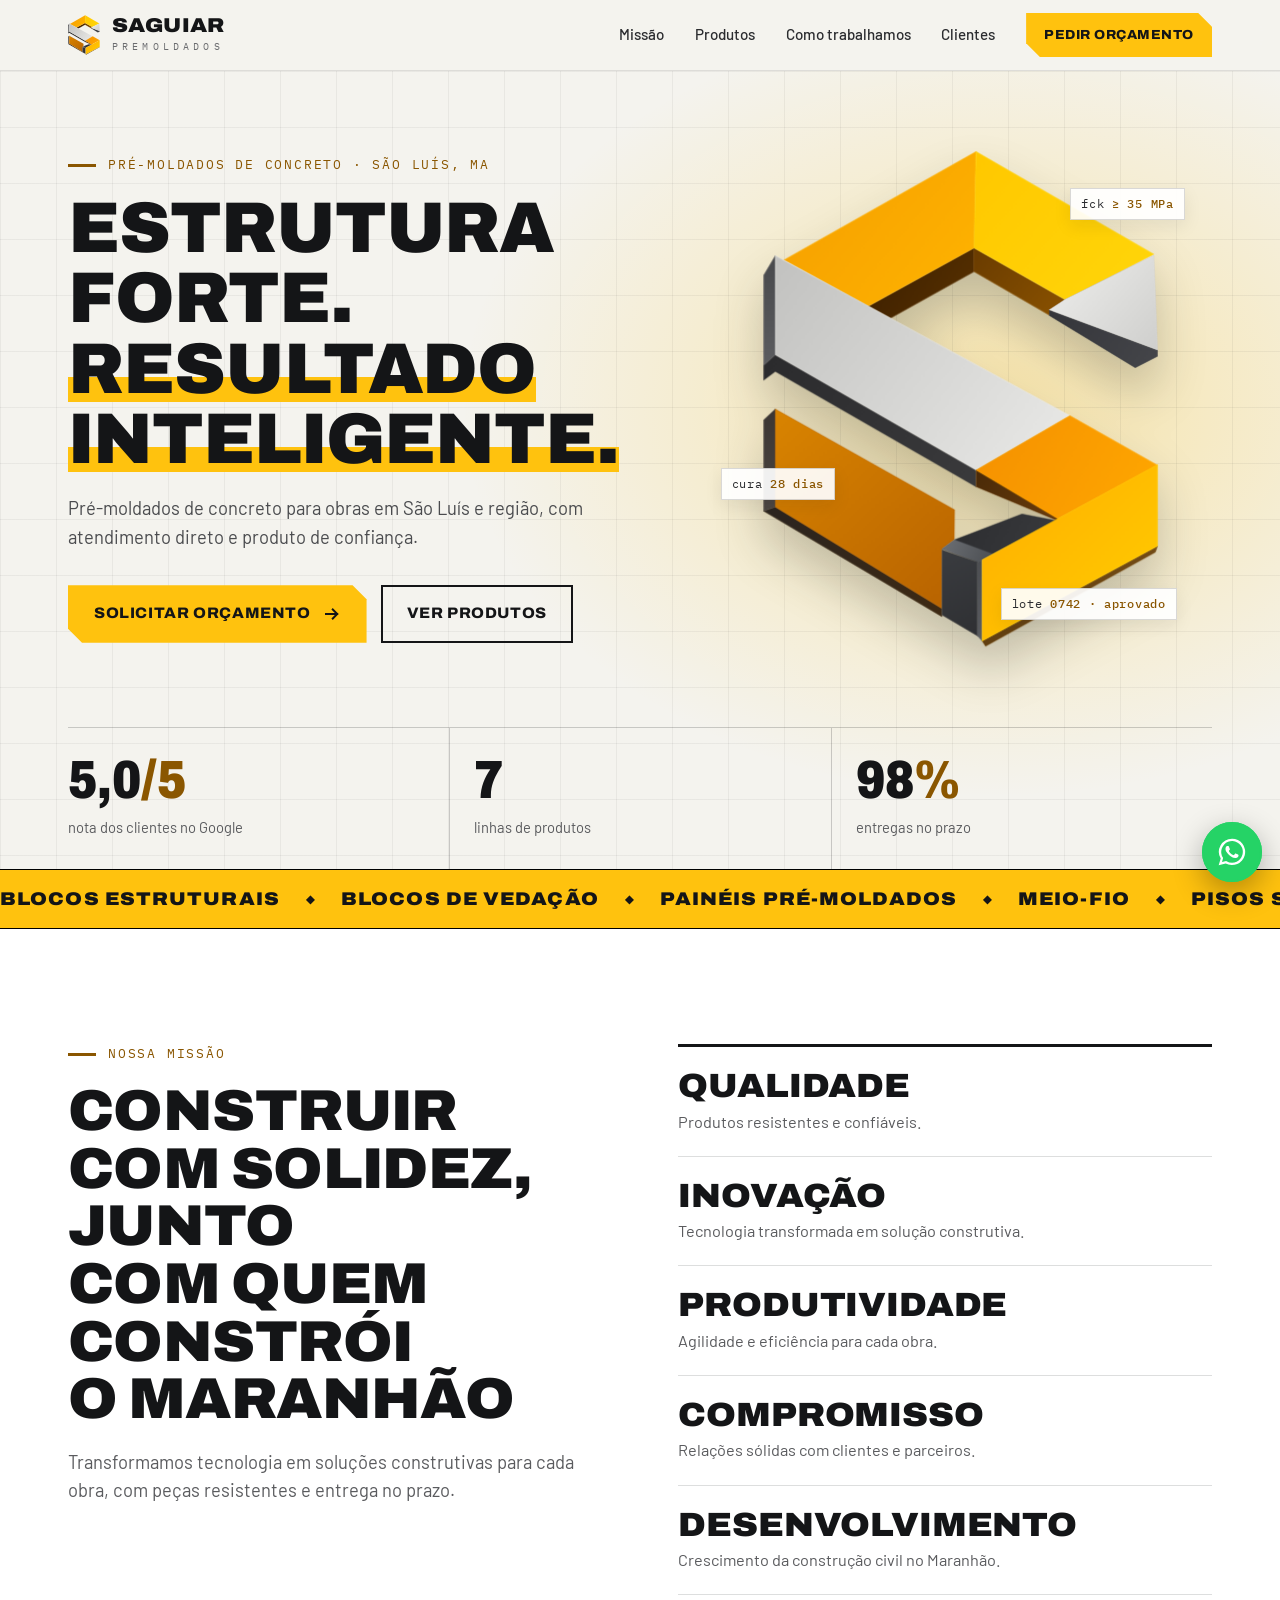
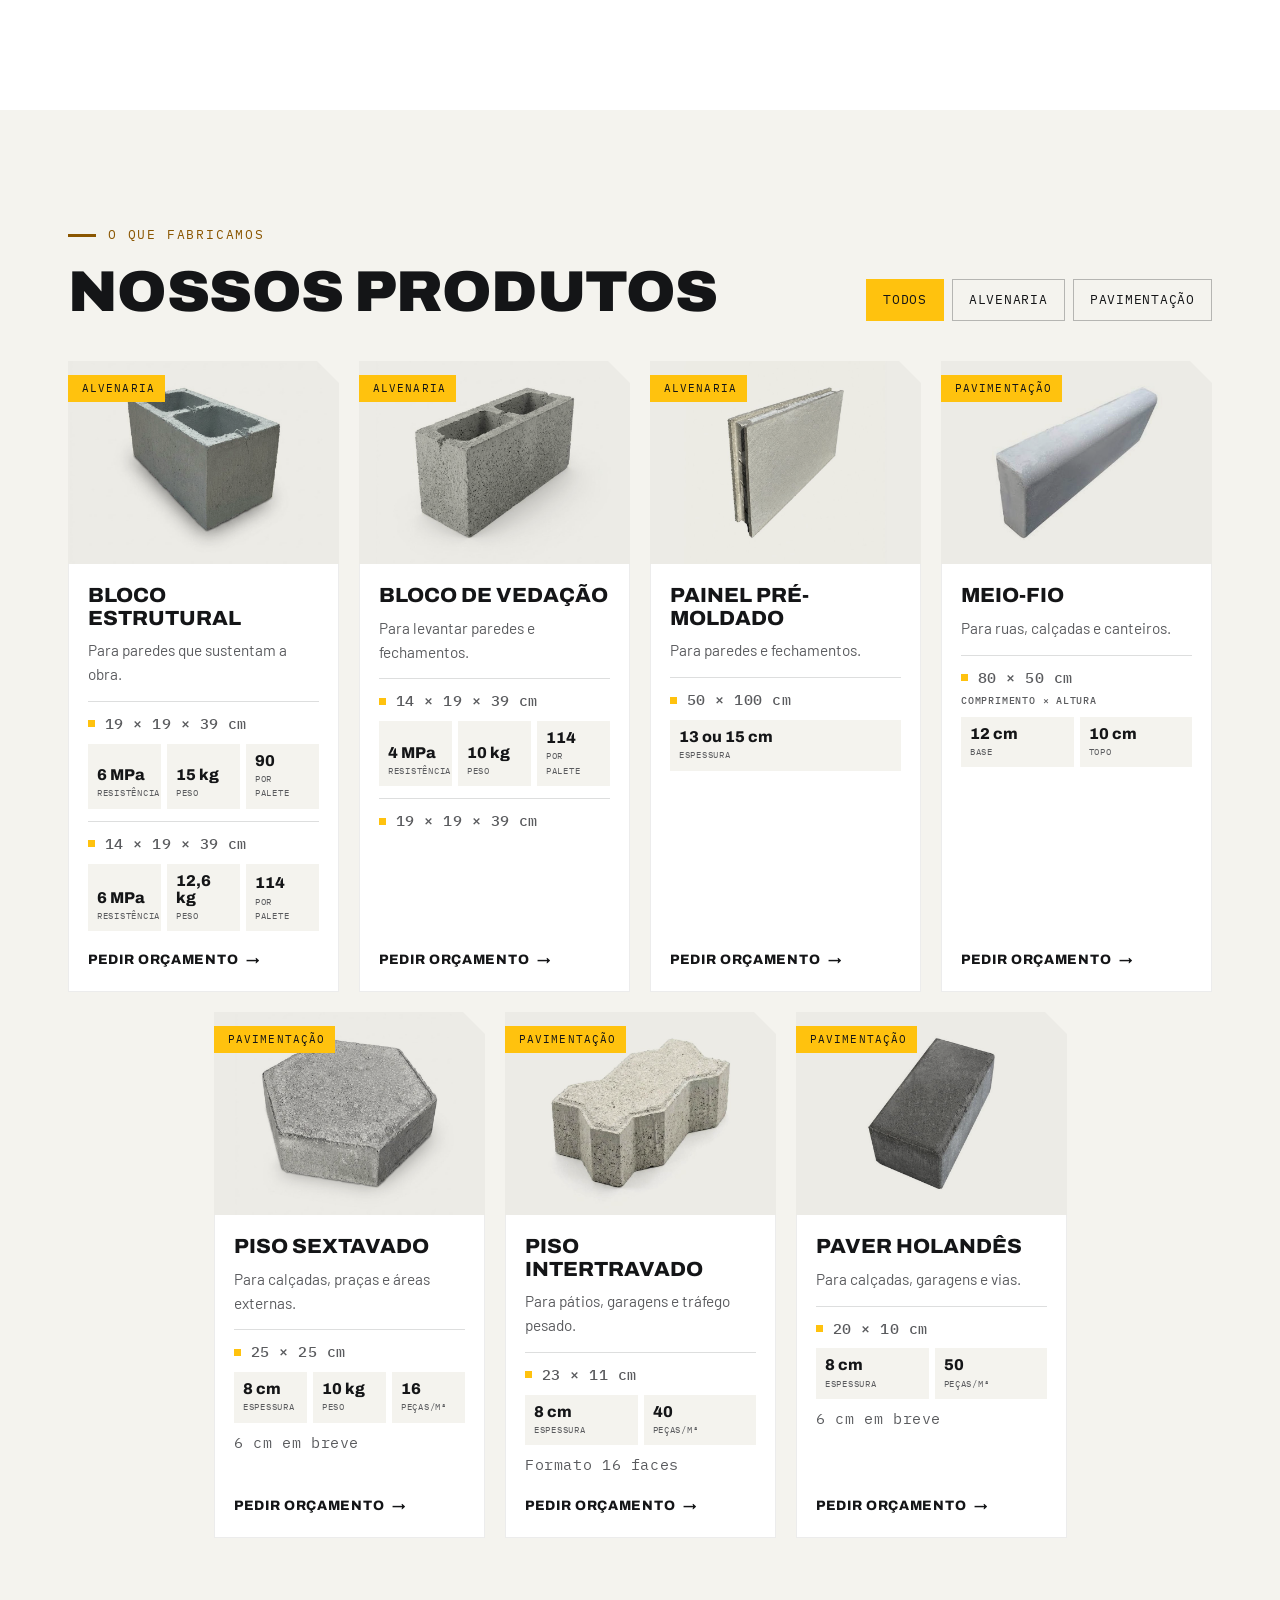
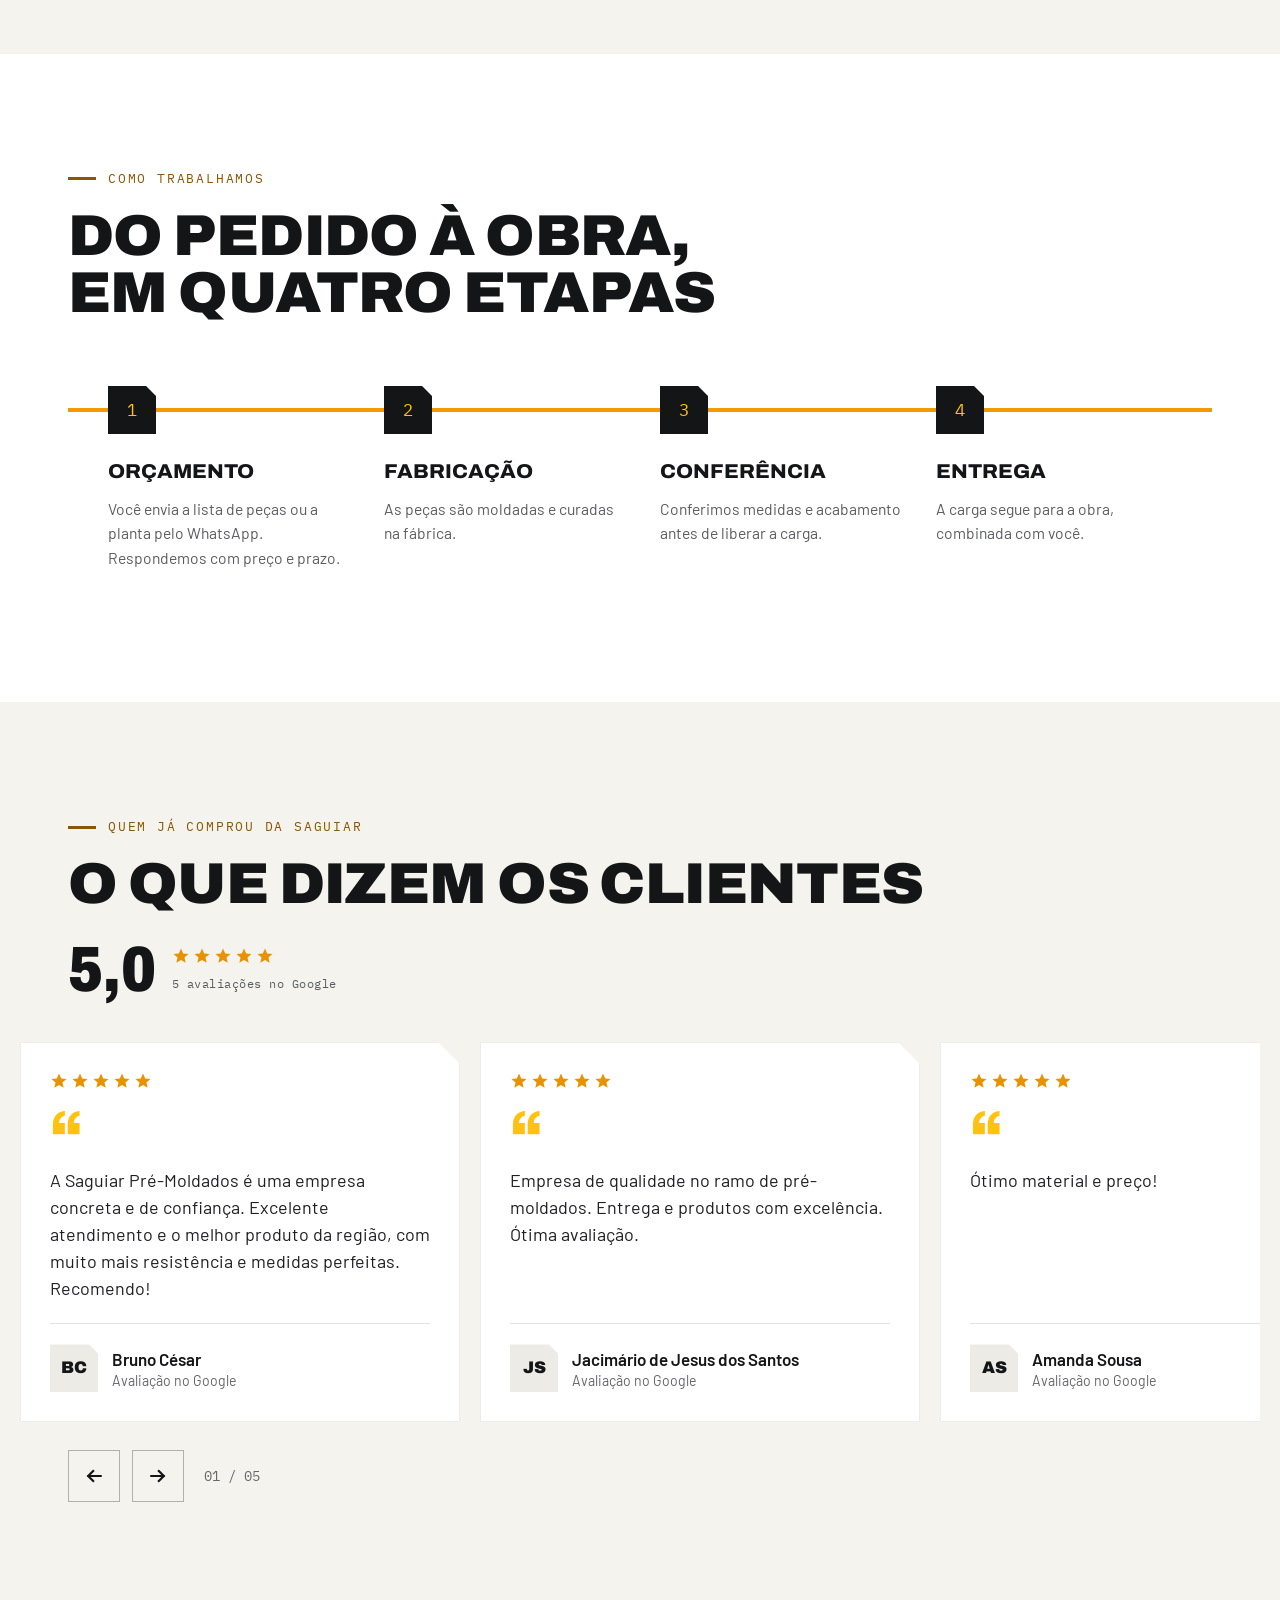
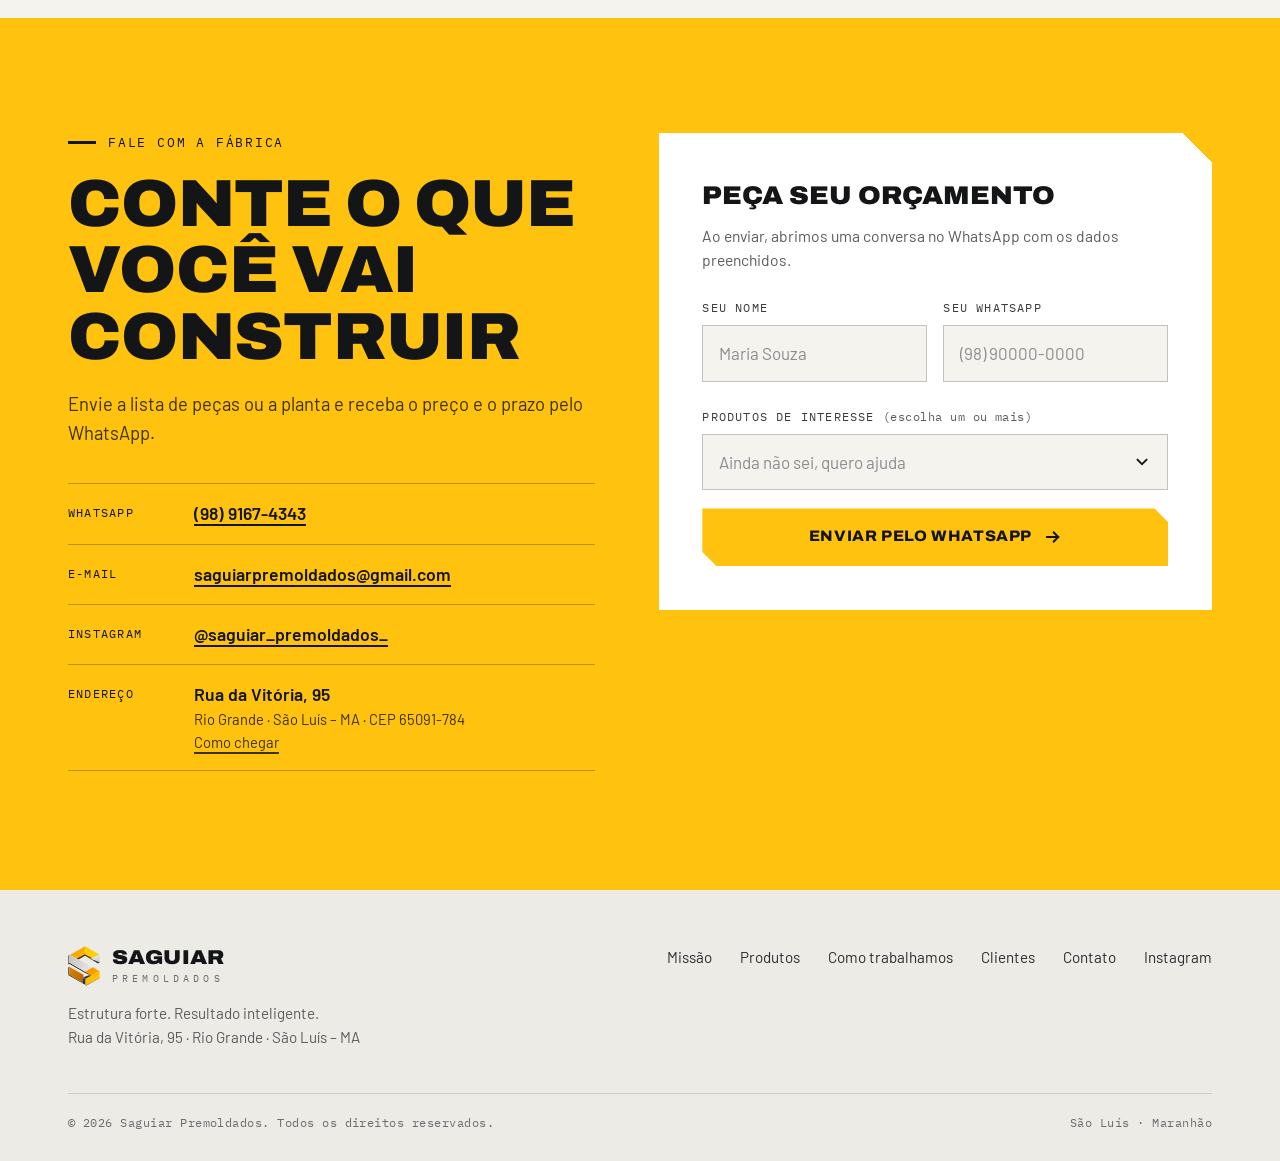
==== commit ddc6bd42: "Corrige a ficha do bloco estrutural 19: 6 MPa e 90 blocos por palete" ====
--- a/index.html
+++ b/index.html
@@ -179,7 +179,7 @@
               <div class="card__spec">
                 <div class="spec">
                   <p class="spec__size">19 × 19 × 39 cm</p>
-                  <dl class="spec__stats"><div><dt>Peso</dt><dd>15 kg</dd></div></dl>
+                  <dl class="spec__stats"><div><dt>Resistência</dt><dd>6 MPa</dd></div><div><dt>Peso</dt><dd>15 kg</dd></div><div><dt>Por palete</dt><dd>90</dd></div></dl>
                 </div>
                 <div class="spec">
                   <p class="spec__size">14 × 19 × 39 cm</p>
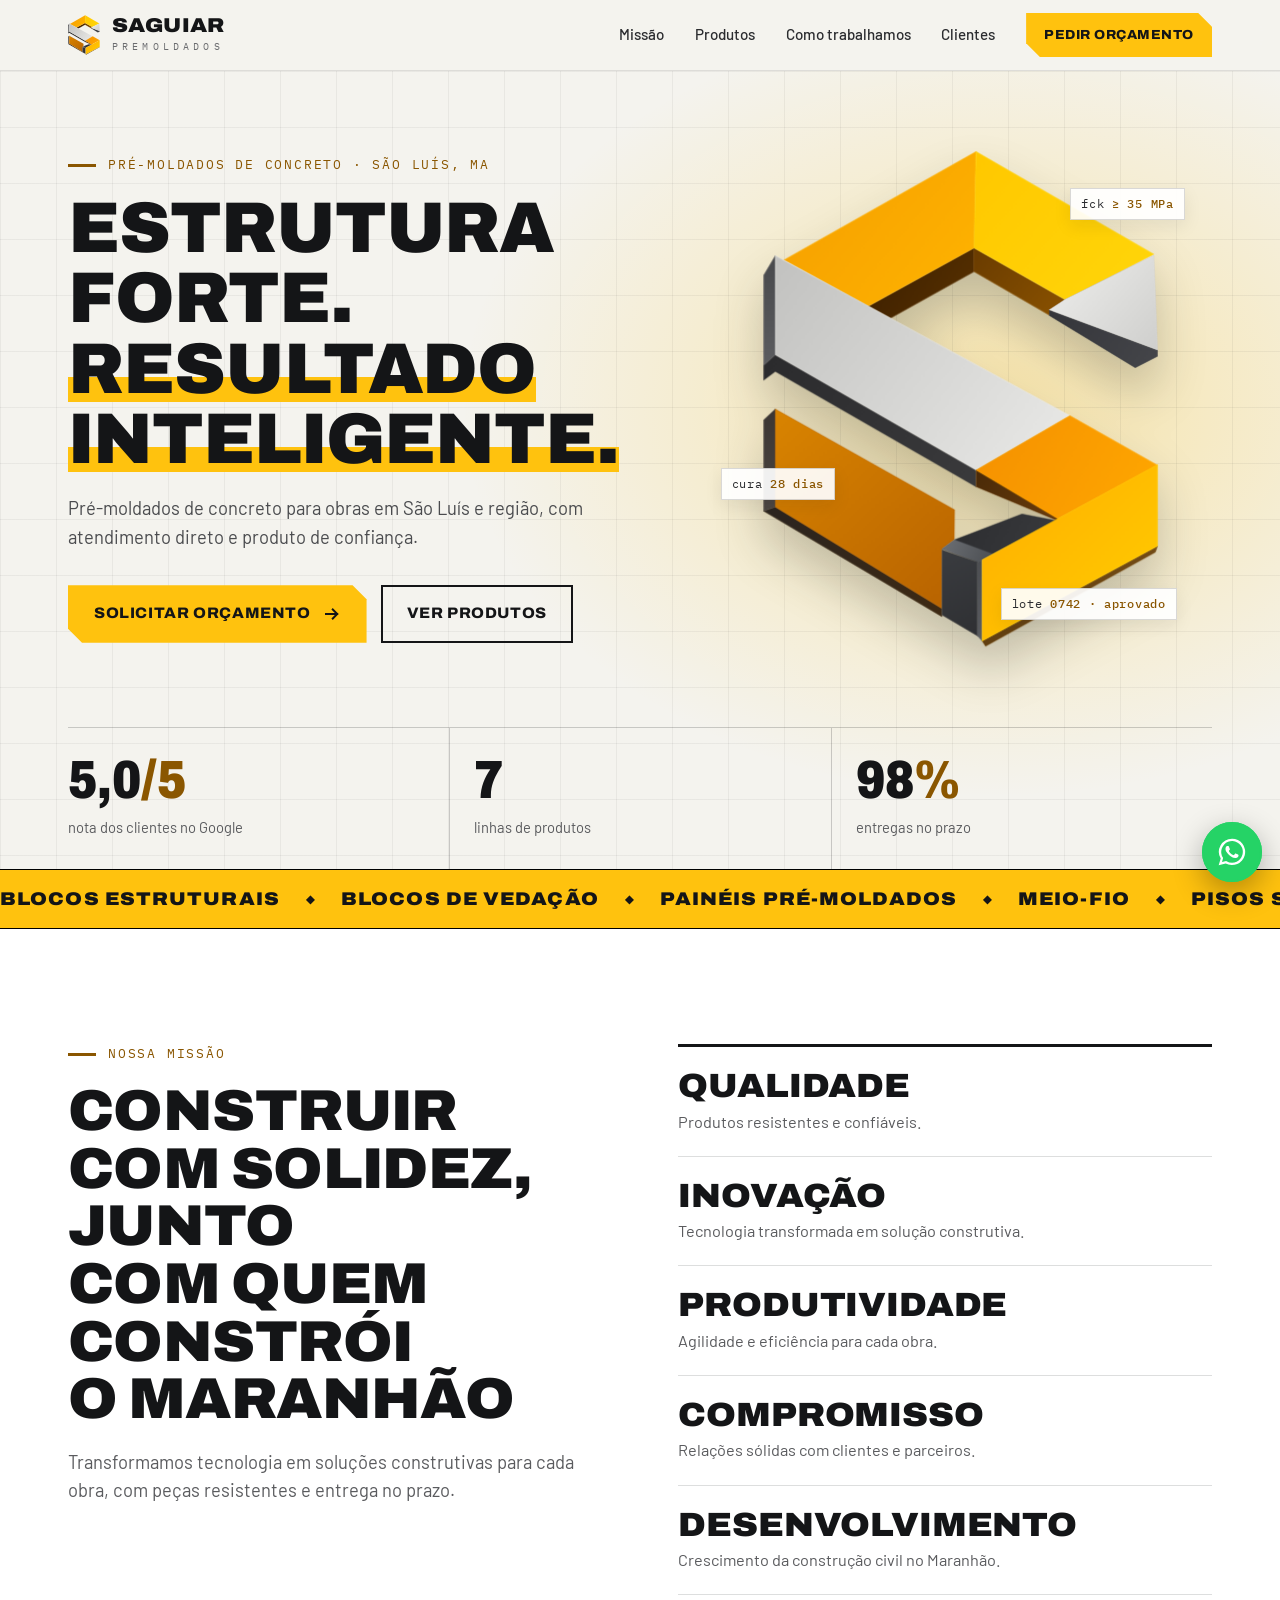
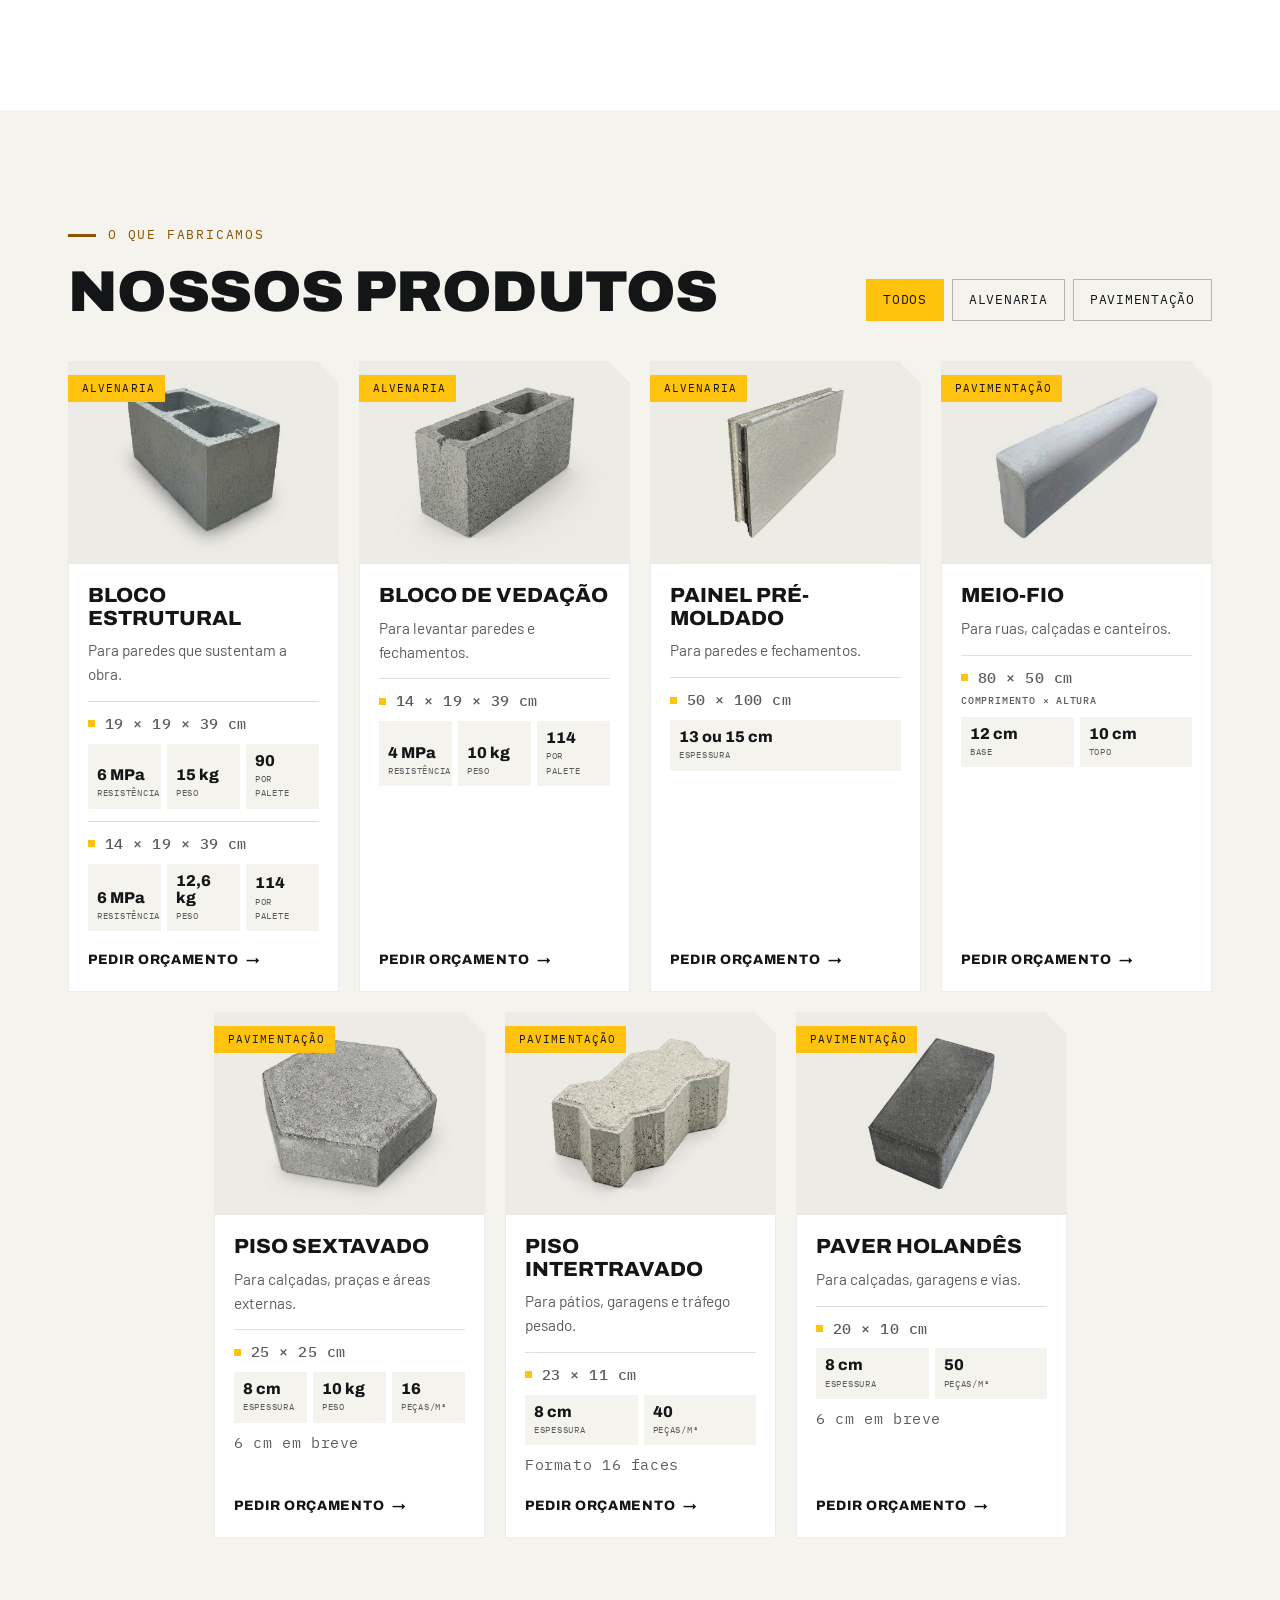
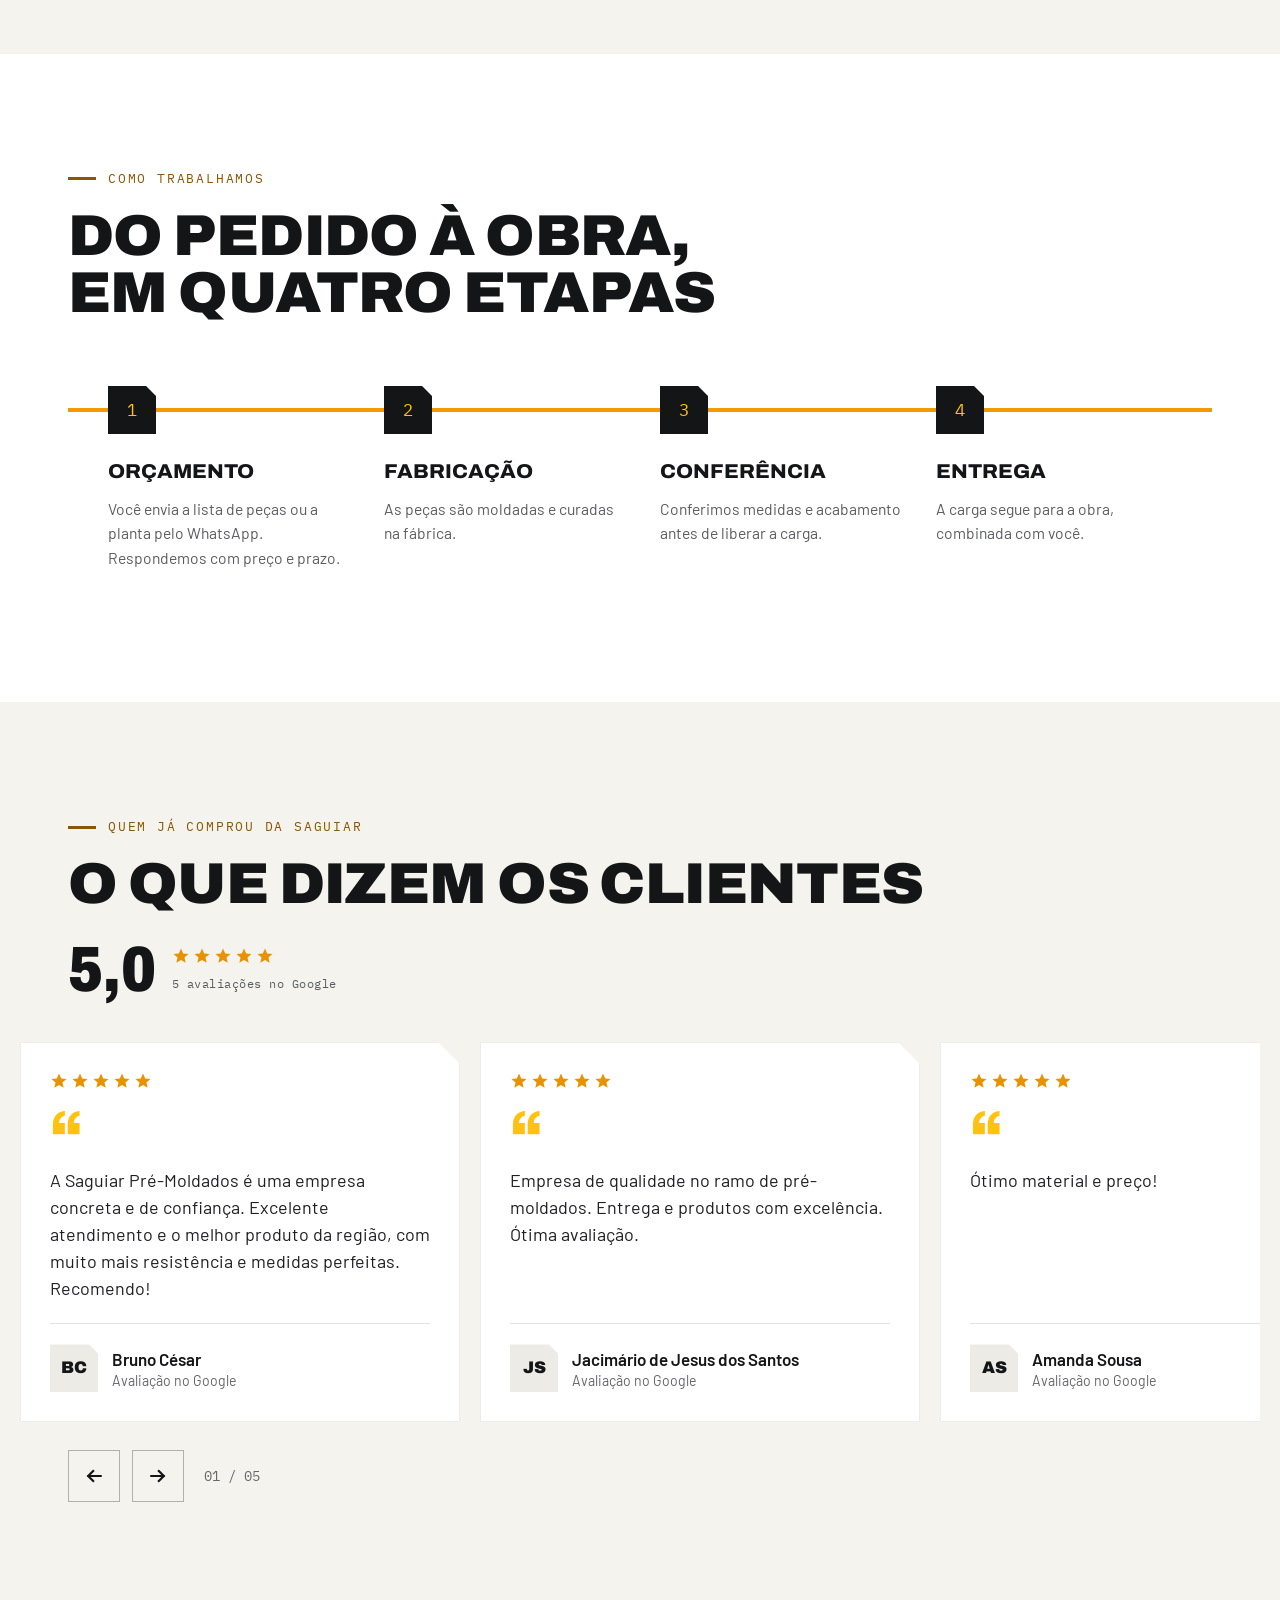
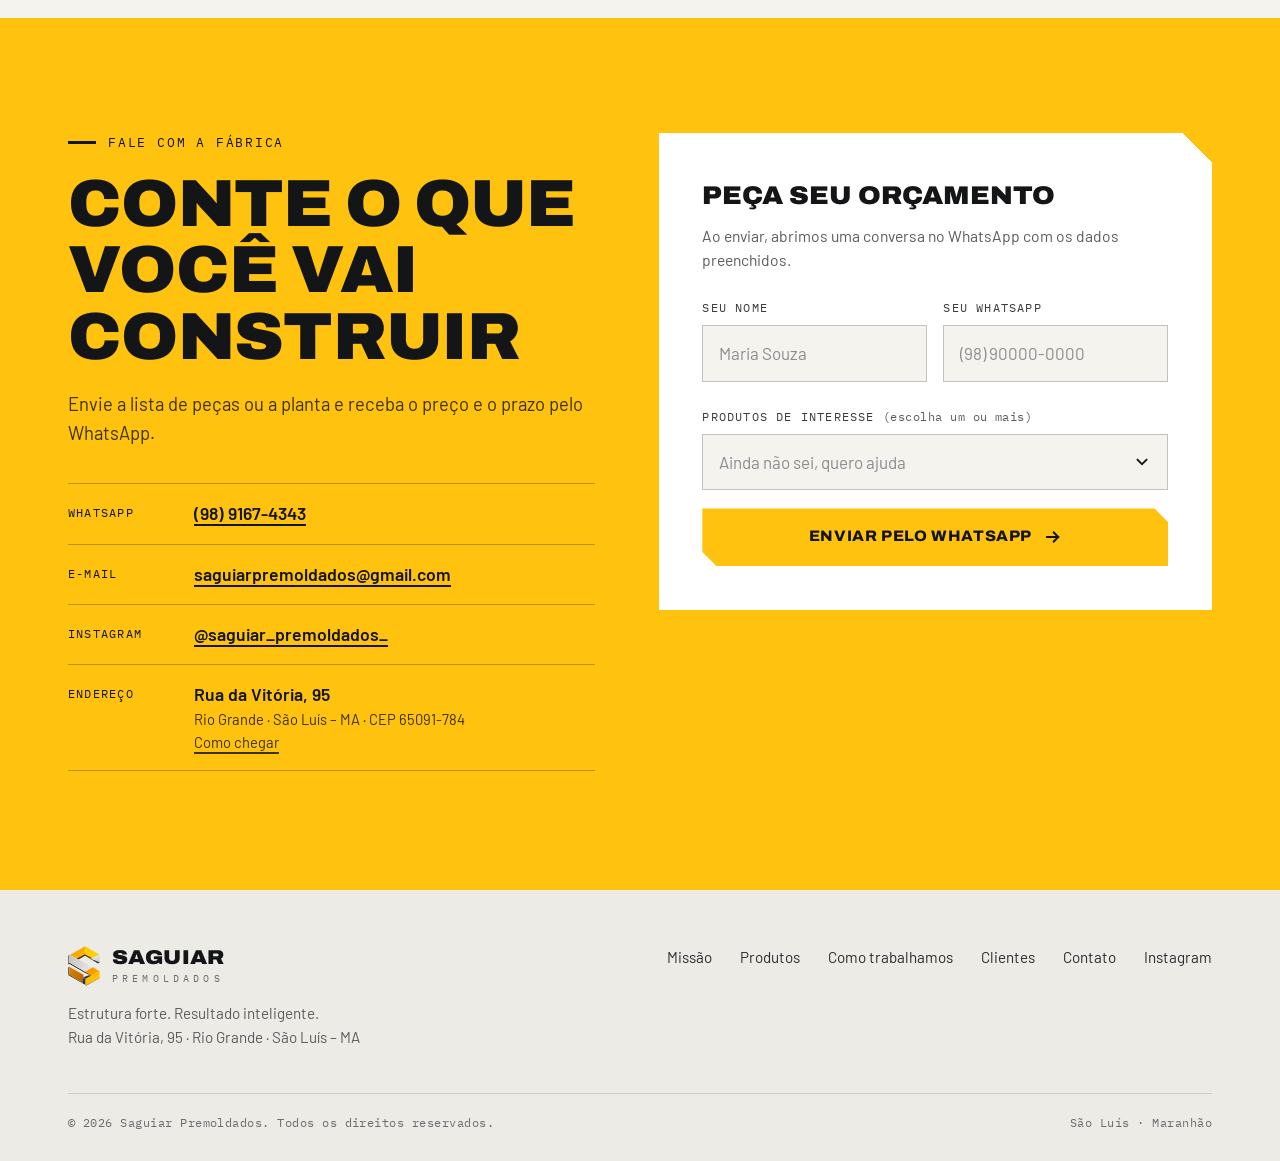
==== commit 84d6b1a8: "Remove o tamanho 19 do bloco de vedacao, que nao consta na lista de produtos" ====
--- a/index.html
+++ b/index.html
@@ -199,9 +199,6 @@
                   <p class="spec__size">14 × 19 × 39 cm</p>
                   <dl class="spec__stats"><div><dt>Resistência</dt><dd>4 MPa</dd></div><div><dt>Peso</dt><dd>10 kg</dd></div><div><dt>Por palete</dt><dd>114</dd></div></dl>
                 </div>
-                <div class="spec">
-                  <p class="spec__size">19 × 19 × 39 cm</p>
-                </div>
               </div>
               <a class="card__cta" href="#contato" data-ask="Bloco de vedação">Pedir orçamento</a>
             </div>
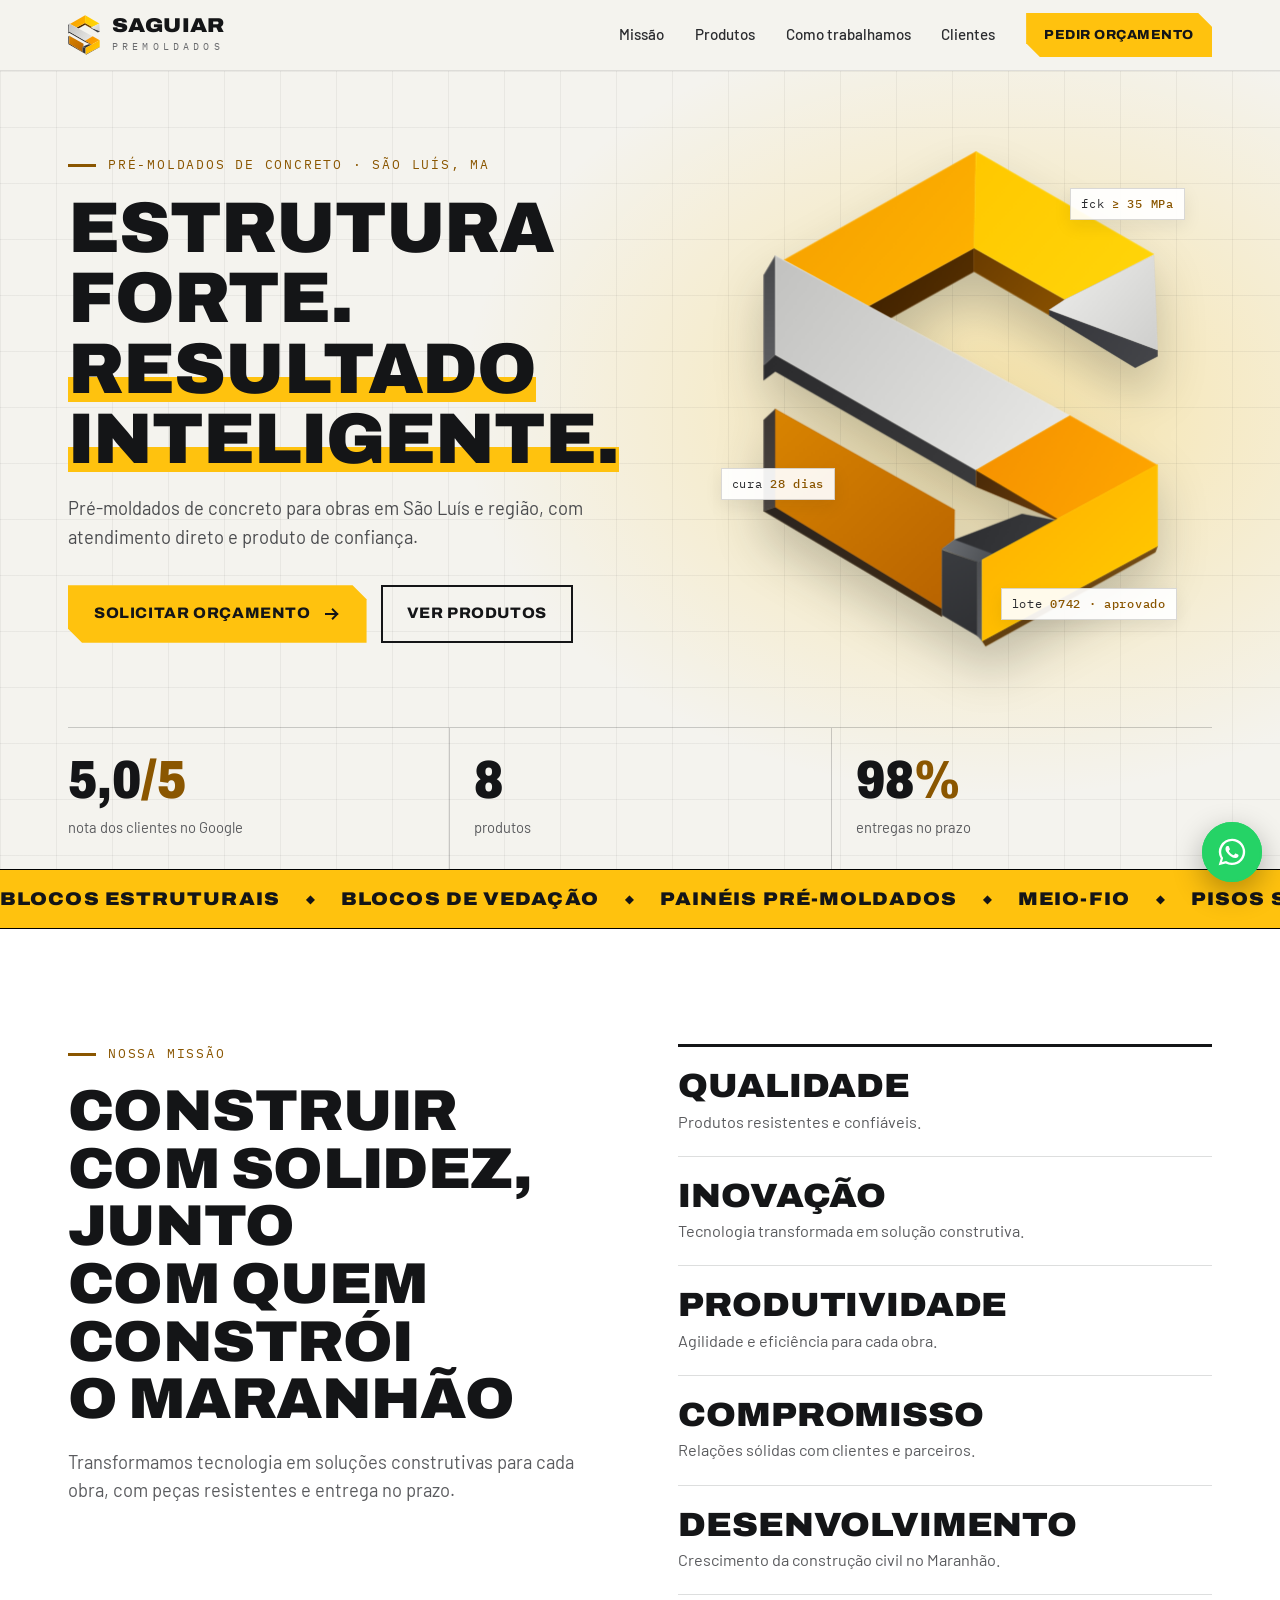
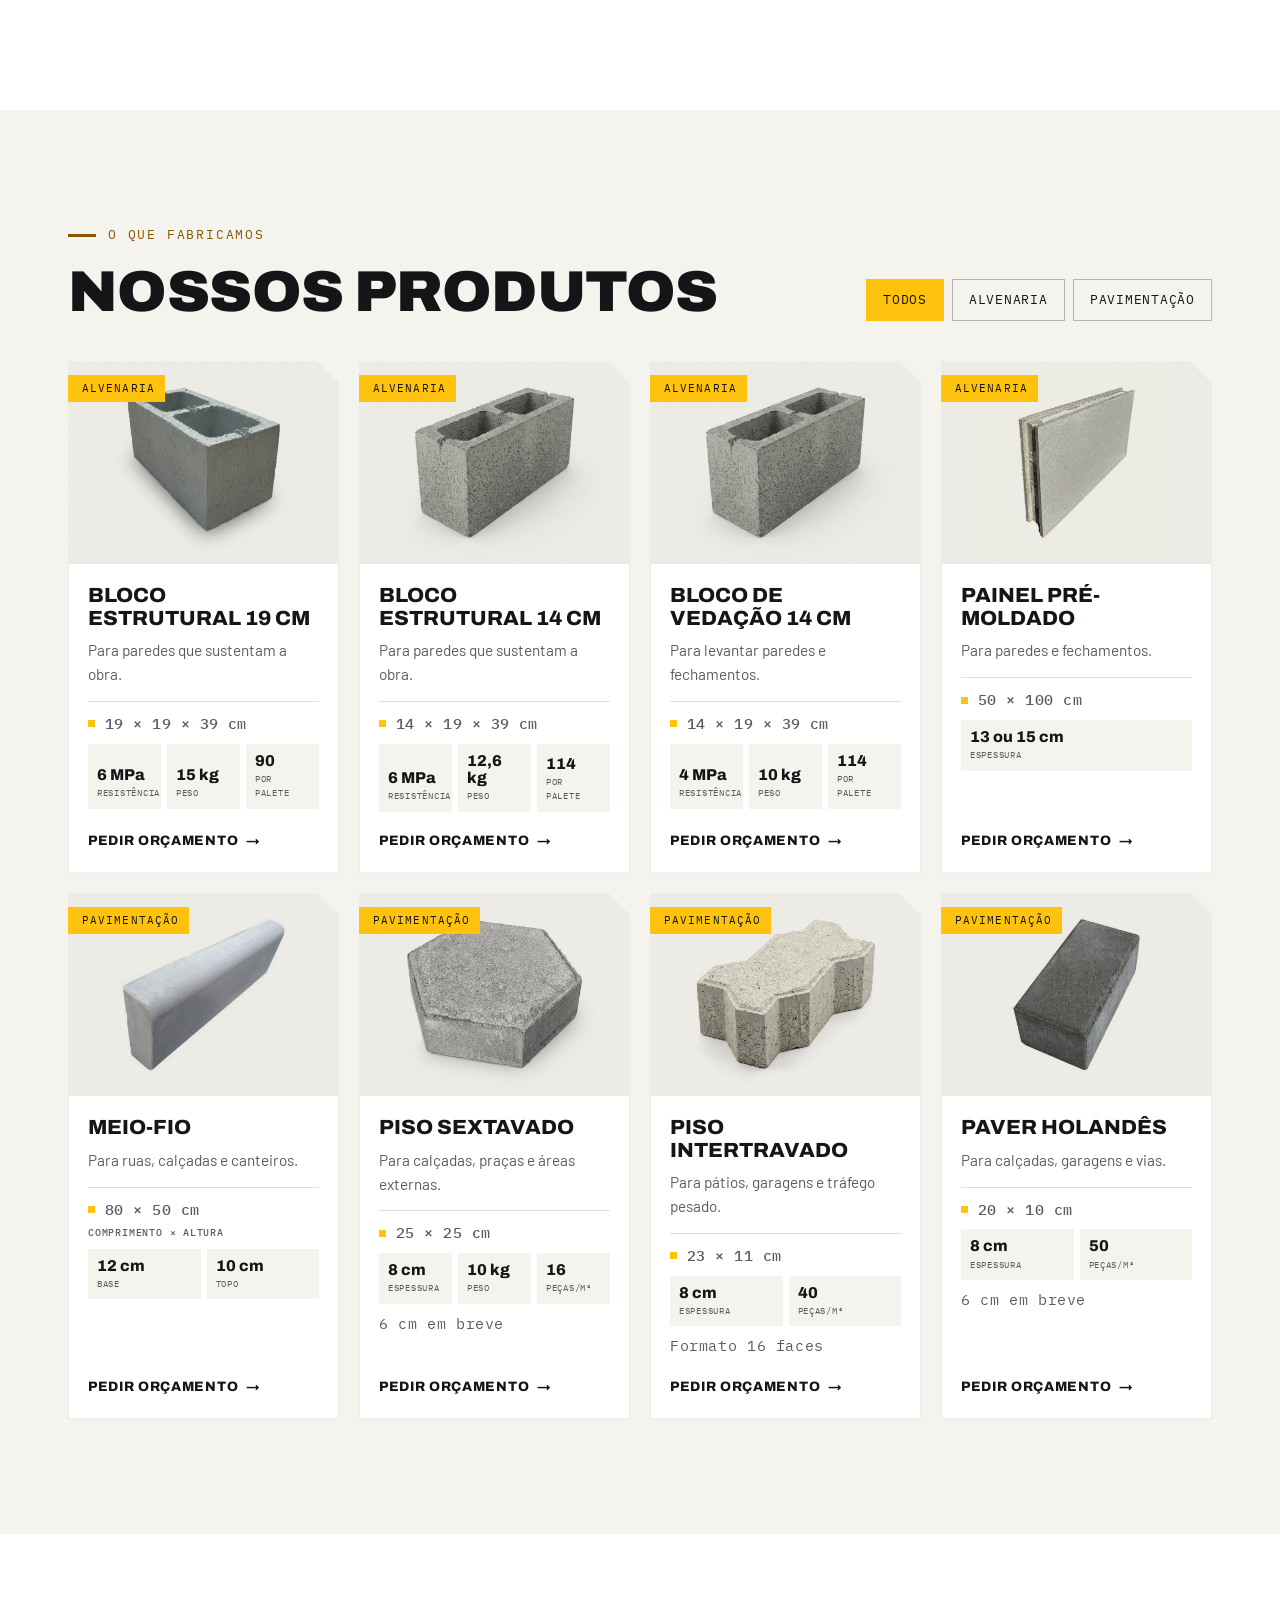
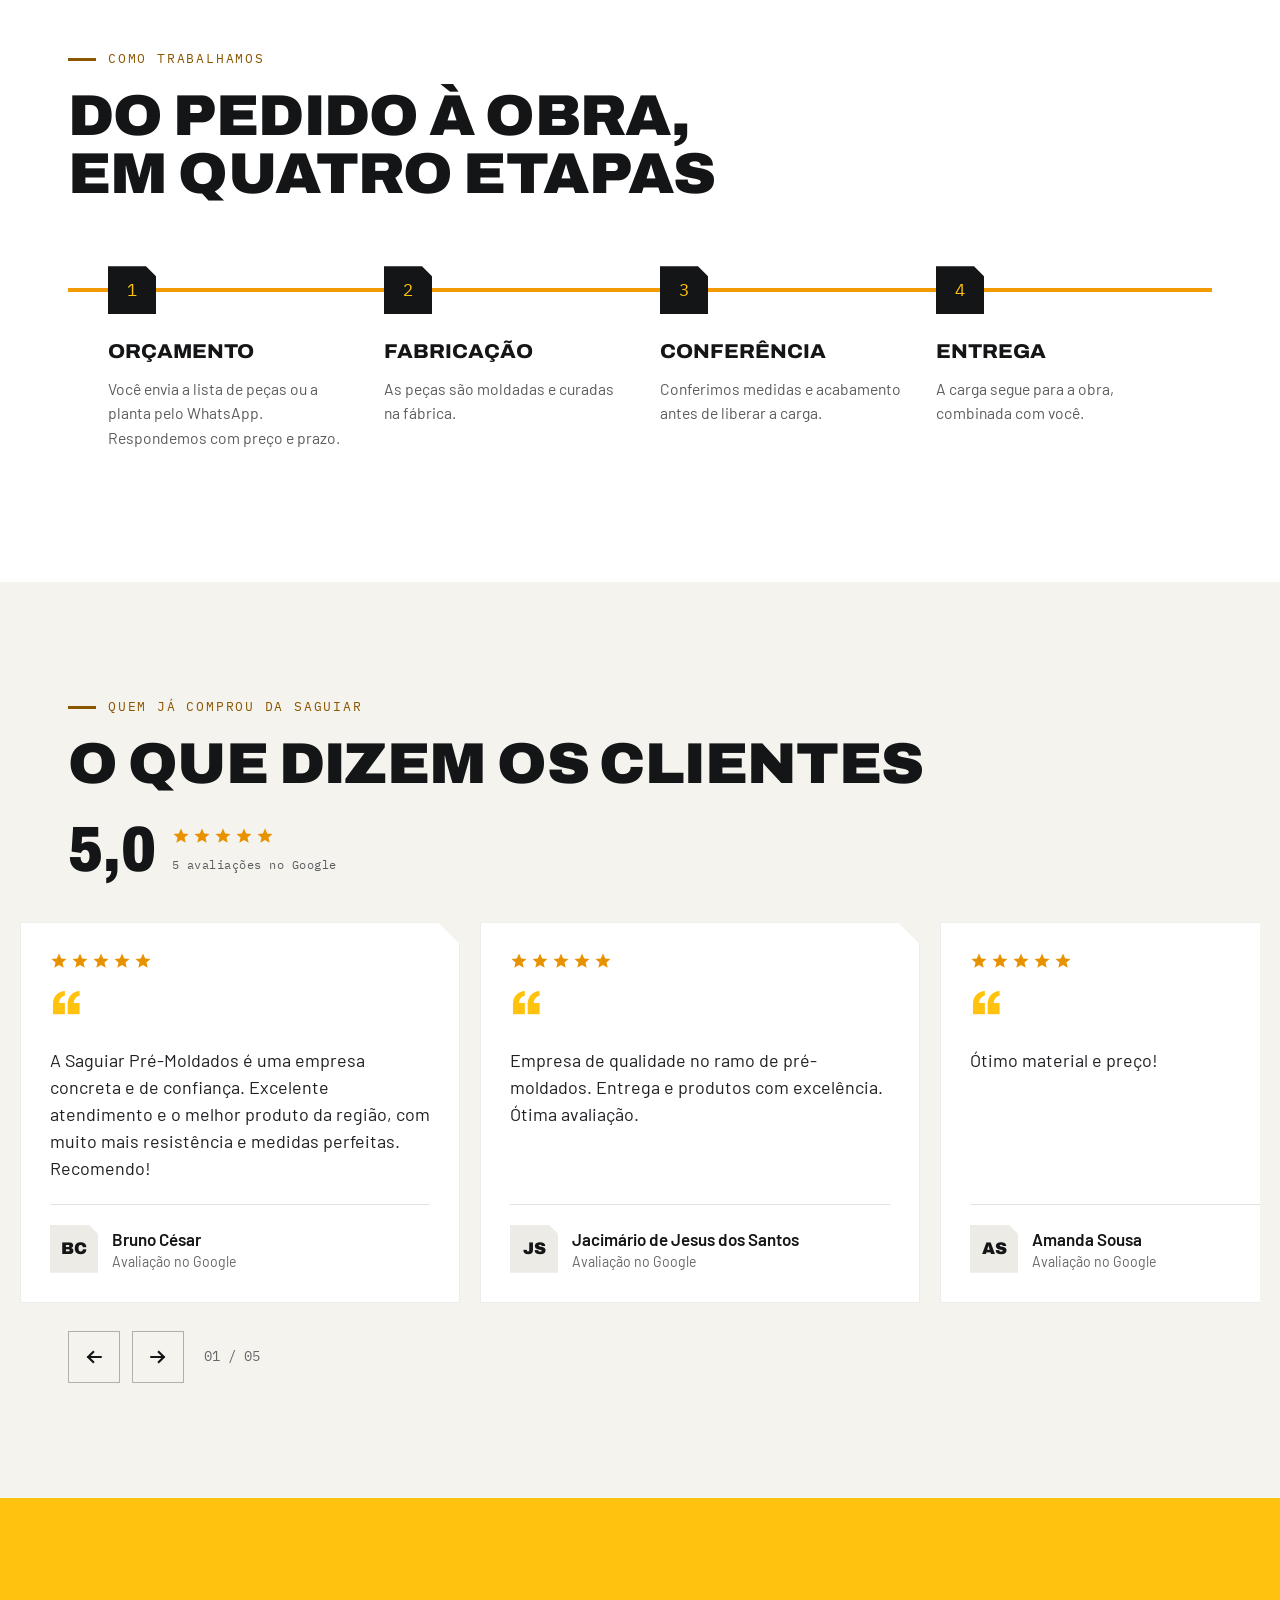
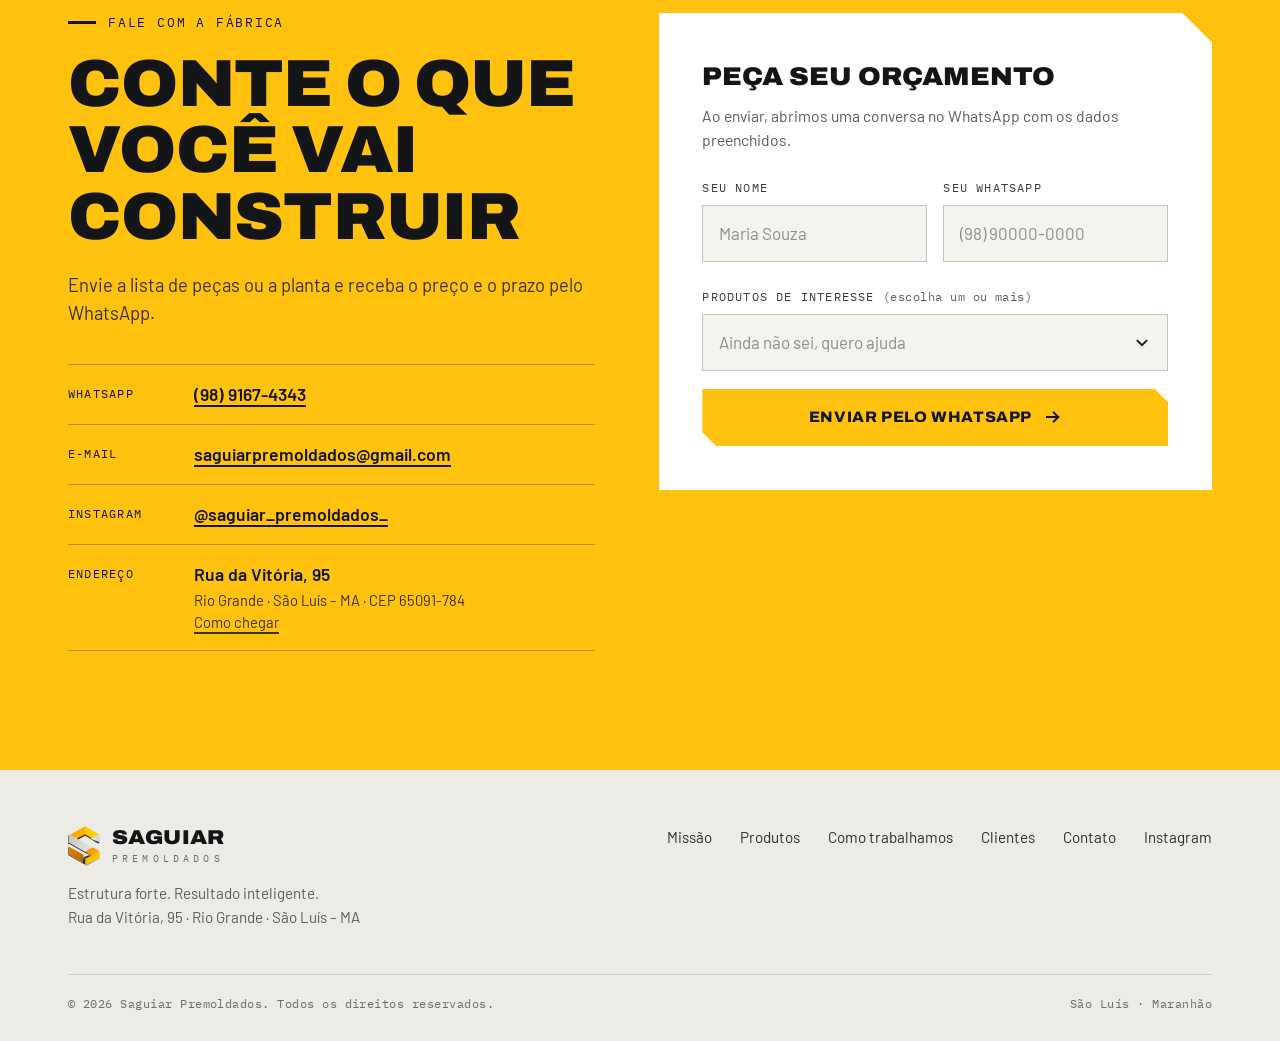
==== commit 604c2b44: "Separa os blocos em cartoes individuais: estrutural 19 cm, estrutural 14 cm e vedacao 14 cm" ====
--- a/index.html
+++ b/index.html
@@ -26,8 +26,8 @@
   <link rel="preconnect" href="https://fonts.googleapis.com">
   <link rel="preconnect" href="https://fonts.gstatic.com" crossorigin>
   <link rel="stylesheet" href="https://fonts.googleapis.com/css2?family=Archivo:wdth,wght@62..125,400..900&amp;family=Barlow:wght@400;500;600&amp;family=IBM+Plex+Mono:wght@400;500&amp;display=swap">
-  <link rel="stylesheet" href="assets/css/styles.css?v=20261018">
-  <script src="assets/js/boot.js?v=20261018"></script>
+  <link rel="stylesheet" href="assets/css/styles.css?v=20261019">
+  <script src="assets/js/boot.js?v=20261019"></script>
 
   <script type="application/ld+json">
   {
@@ -117,7 +117,7 @@
 
         <div class="stats">
           <div><strong><span data-count="5" data-decimals="1">5,0</span><i>/5</i></strong><span>nota dos clientes no Google</span></div>
-          <div><strong><span data-count="7">7</span></strong><span>linhas de produtos</span></div>
+          <div><strong><span data-count="8">8</span></strong><span>produtos</span></div>
           <div><strong><span data-count="98">98</span><i>%</i></strong><span>entregas no prazo</span></div>
         </div>
       </div>
@@ -172,27 +172,37 @@
 
         <ul class="grid">
           <li class="card" data-cat="Alvenaria">
-            <div class="card__media"><img src="assets/img/produtos/bloco-estrutural.jpg" width="960" height="720" alt="Bloco de concreto estrutural com dois furos" loading="lazy" decoding="async"><span class="card__cat">Alvenaria</span></div>
-            <div class="card__body">
-              <h3>Bloco estrutural</h3>
+            <div class="card__media"><img src="assets/img/produtos/bloco-estrutural.jpg" width="960" height="720" alt="Bloco de concreto estrutural de 19 cm com dois furos" loading="lazy" decoding="async"><span class="card__cat">Alvenaria</span></div>
+            <div class="card__body">
+              <h3>Bloco estrutural 19 cm</h3>
               <p>Para paredes que sustentam a obra.</p>
               <div class="card__spec">
                 <div class="spec">
                   <p class="spec__size">19 × 19 × 39 cm</p>
                   <dl class="spec__stats"><div><dt>Resistência</dt><dd>6 MPa</dd></div><div><dt>Peso</dt><dd>15 kg</dd></div><div><dt>Por palete</dt><dd>90</dd></div></dl>
                 </div>
+              </div>
+              <a class="card__cta" href="#contato" data-ask="Bloco estrutural 19 cm">Pedir orçamento</a>
+            </div>
+          </li>
+          <li class="card" data-cat="Alvenaria">
+            <div class="card__media"><img src="assets/img/produtos/bloco-vedacao.jpg" width="960" height="720" alt="Bloco de concreto estrutural de 14 cm com dois furos" loading="lazy" decoding="async"><span class="card__cat">Alvenaria</span></div>
+            <div class="card__body">
+              <h3>Bloco estrutural 14 cm</h3>
+              <p>Para paredes que sustentam a obra.</p>
+              <div class="card__spec">
                 <div class="spec">
                   <p class="spec__size">14 × 19 × 39 cm</p>
                   <dl class="spec__stats"><div><dt>Resistência</dt><dd>6 MPa</dd></div><div><dt>Peso</dt><dd>12,6 kg</dd></div><div><dt>Por palete</dt><dd>114</dd></div></dl>
                 </div>
               </div>
-              <a class="card__cta" href="#contato" data-ask="Bloco estrutural">Pedir orçamento</a>
+              <a class="card__cta" href="#contato" data-ask="Bloco estrutural 14 cm">Pedir orçamento</a>
             </div>
           </li>
           <li class="card" data-cat="Alvenaria">
-            <div class="card__media"><img src="assets/img/produtos/bloco-vedacao.jpg" width="960" height="720" alt="Bloco de concreto de vedação com dois furos" loading="lazy" decoding="async"><span class="card__cat">Alvenaria</span></div>
-            <div class="card__body">
-              <h3>Bloco de vedação</h3>
+            <div class="card__media"><img src="assets/img/produtos/bloco-vedacao.jpg" width="960" height="720" alt="Bloco de concreto de vedação de 14 cm com dois furos" loading="lazy" decoding="async"><span class="card__cat">Alvenaria</span></div>
+            <div class="card__body">
+              <h3>Bloco de vedação 14 cm</h3>
               <p>Para levantar paredes e fechamentos.</p>
               <div class="card__spec">
                 <div class="spec">
@@ -200,7 +210,7 @@
                   <dl class="spec__stats"><div><dt>Resistência</dt><dd>4 MPa</dd></div><div><dt>Peso</dt><dd>10 kg</dd></div><div><dt>Por palete</dt><dd>114</dd></div></dl>
                 </div>
               </div>
-              <a class="card__cta" href="#contato" data-ask="Bloco de vedação">Pedir orçamento</a>
+              <a class="card__cta" href="#contato" data-ask="Bloco de vedação 14 cm">Pedir orçamento</a>
             </div>
           </li>
           <li class="card" data-cat="Alvenaria">
@@ -407,8 +417,9 @@
               <svg class="ms__chev" viewBox="0 0 24 24" aria-hidden="true" focusable="false"><path d="M6 9l6 6 6-6" fill="none" stroke="currentColor" stroke-width="2.4" stroke-linecap="square"/></svg>
             </button>
             <div class="ms__panel" id="produto-panel" role="group" aria-label="Produtos de interesse" hidden>
-              <label class="ms__option"><input type="checkbox" name="produto" value="Bloco estrutural"><span class="ms__box" aria-hidden="true"></span><span>Bloco estrutural</span></label>
-              <label class="ms__option"><input type="checkbox" name="produto" value="Bloco de vedação"><span class="ms__box" aria-hidden="true"></span><span>Bloco de vedação</span></label>
+              <label class="ms__option"><input type="checkbox" name="produto" value="Bloco estrutural 19 cm"><span class="ms__box" aria-hidden="true"></span><span>Bloco estrutural 19 cm</span></label>
+              <label class="ms__option"><input type="checkbox" name="produto" value="Bloco estrutural 14 cm"><span class="ms__box" aria-hidden="true"></span><span>Bloco estrutural 14 cm</span></label>
+              <label class="ms__option"><input type="checkbox" name="produto" value="Bloco de vedação 14 cm"><span class="ms__box" aria-hidden="true"></span><span>Bloco de vedação 14 cm</span></label>
               <label class="ms__option"><input type="checkbox" name="produto" value="Painel pré-moldado"><span class="ms__box" aria-hidden="true"></span><span>Painel pré-moldado</span></label>
               <label class="ms__option"><input type="checkbox" name="produto" value="Meio-fio"><span class="ms__box" aria-hidden="true"></span><span>Meio-fio</span></label>
               <label class="ms__option"><input type="checkbox" name="produto" value="Piso sextavado"><span class="ms__box" aria-hidden="true"></span><span>Piso sextavado</span></label>
@@ -453,7 +464,7 @@
     <svg viewBox="0 0 24 24" fill="currentColor" aria-hidden="true"><path d="M12.04 2a9.9 9.9 0 0 0-8.5 14.9L2 22l5.25-1.4A9.9 9.9 0 1 0 12.04 2Zm0 18a8.1 8.1 0 0 1-4.13-1.13l-.3-.18-3.1.83.83-3.03-.2-.31A8.1 8.1 0 1 1 12.04 20Zm4.45-6.06c-.24-.12-1.44-.71-1.66-.79-.22-.08-.39-.12-.55.12-.16.24-.63.79-.77.95-.14.16-.28.18-.52.06a6.6 6.6 0 0 1-1.95-1.2 7.3 7.3 0 0 1-1.35-1.68c-.14-.24 0-.37.1-.49.1-.1.24-.28.36-.42.12-.14.16-.24.24-.4.08-.16.04-.3-.02-.42-.06-.12-.55-1.32-.75-1.8-.2-.47-.4-.4-.55-.41h-.47c-.16 0-.42.06-.64.3-.22.24-.84.82-.84 2s.86 2.32.98 2.48c.12.16 1.7 2.6 4.1 3.64.57.25 1.02.4 1.37.5.58.18 1.1.16 1.51.1.46-.07 1.44-.59 1.64-1.16.2-.57.2-1.06.14-1.16-.06-.1-.22-.16-.46-.28Z"/></svg>
   </a>
 
-  <script src="assets/js/config.js?v=20261018" defer></script>
-  <script src="assets/js/main.js?v=20261018" defer></script>
+  <script src="assets/js/config.js?v=20261019" defer></script>
+  <script src="assets/js/main.js?v=20261019" defer></script>
 </body>
 </html>
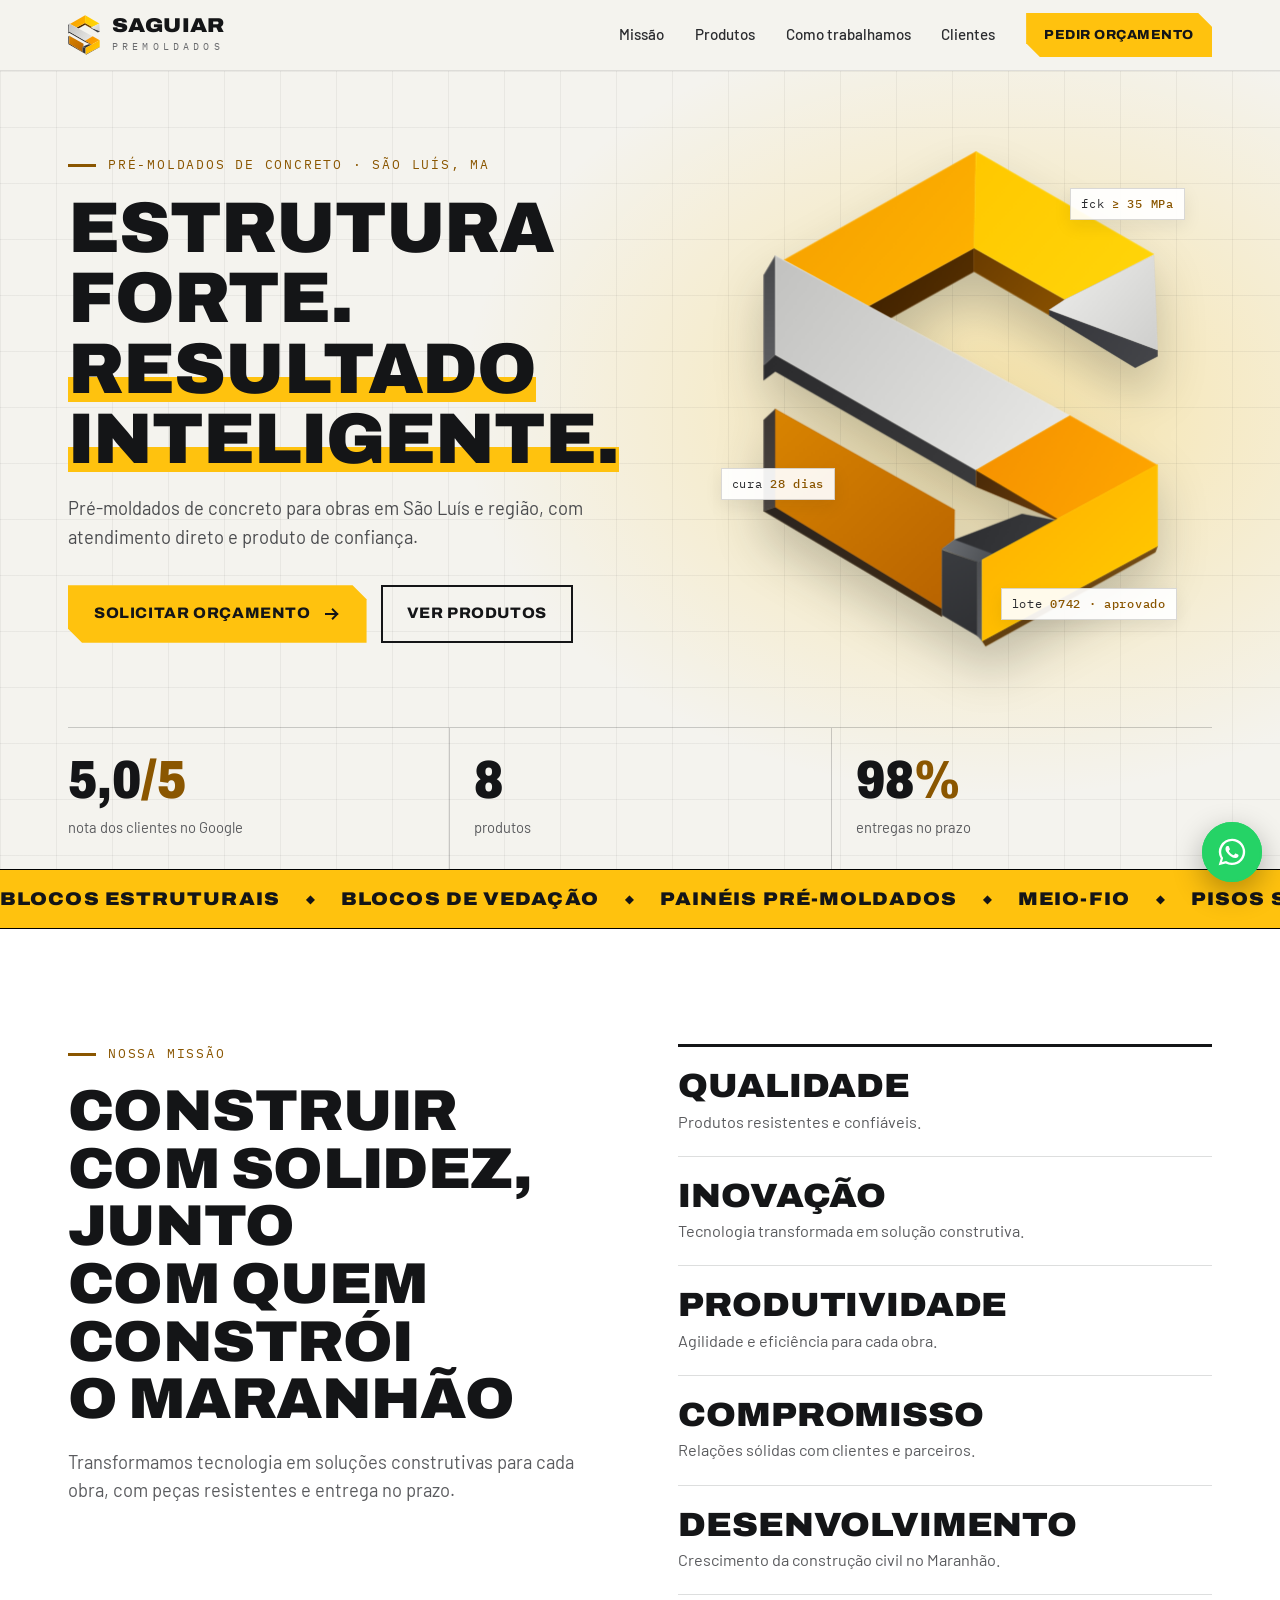
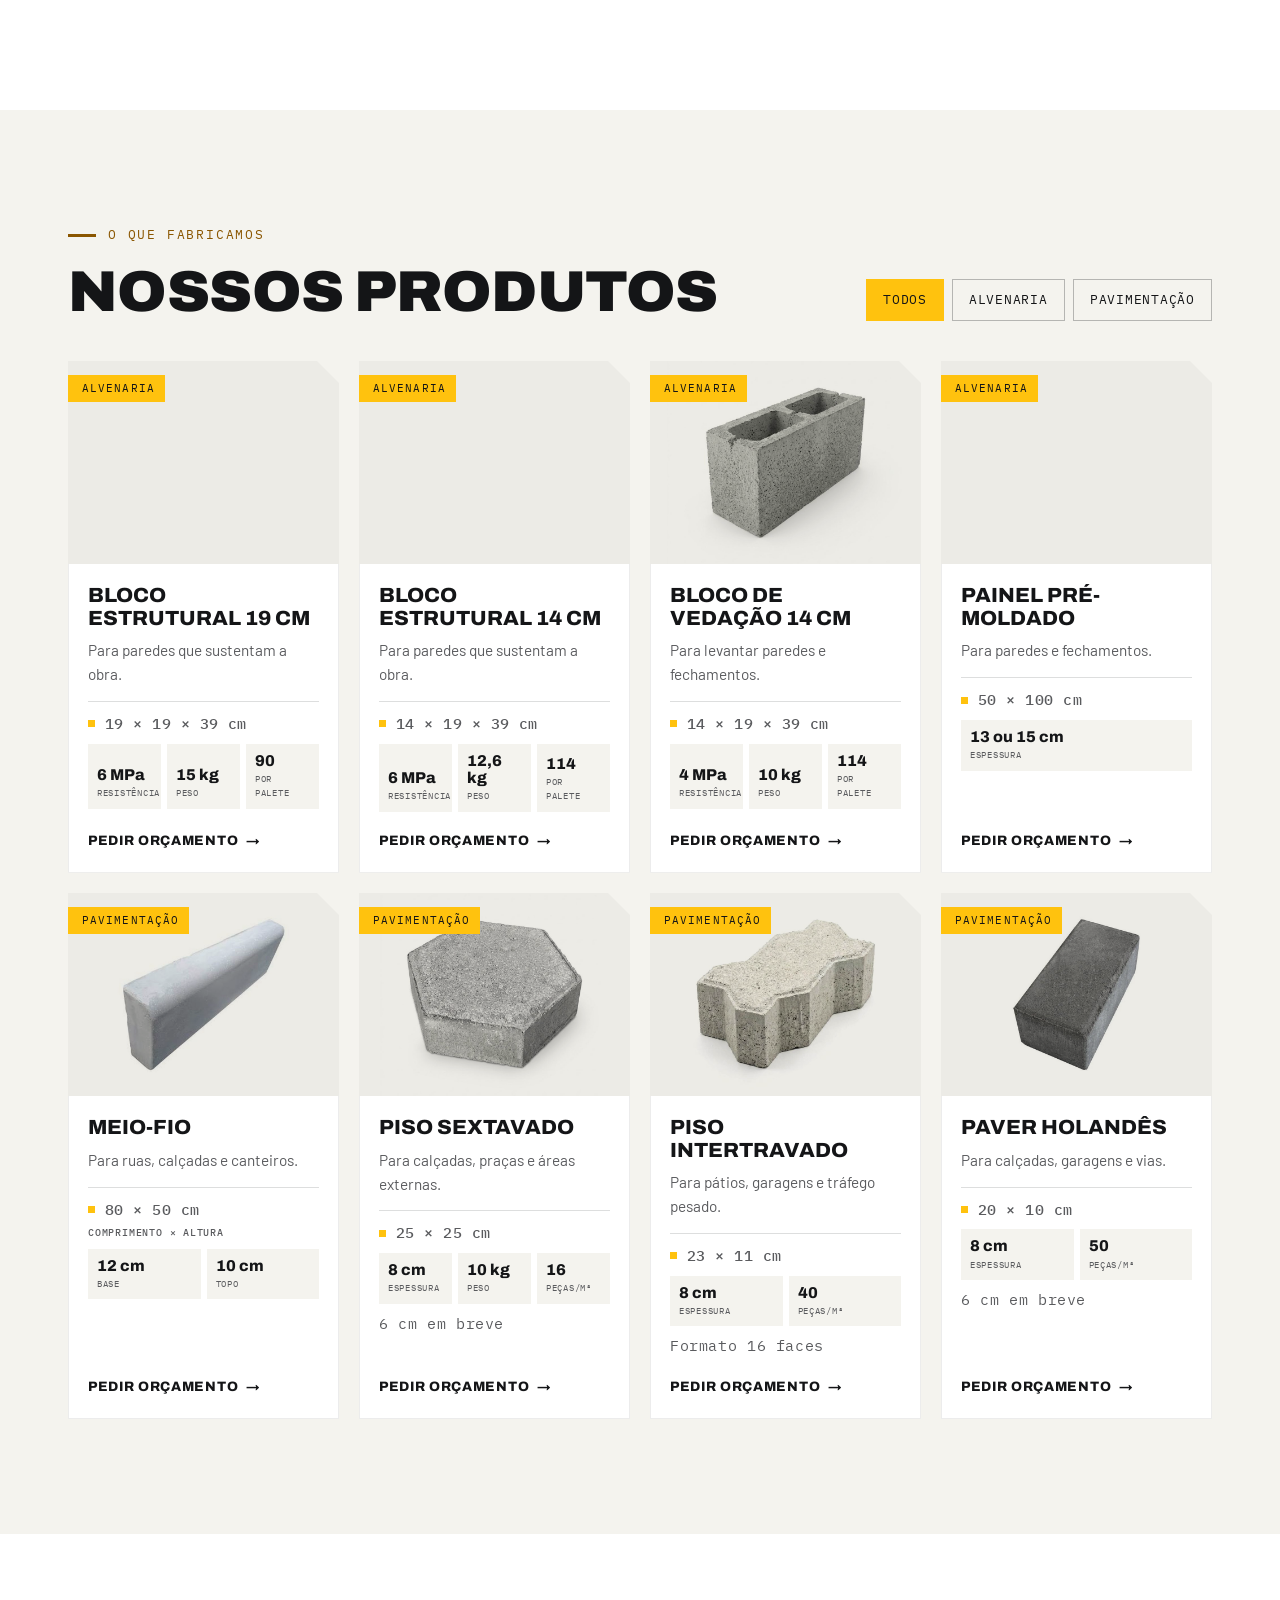
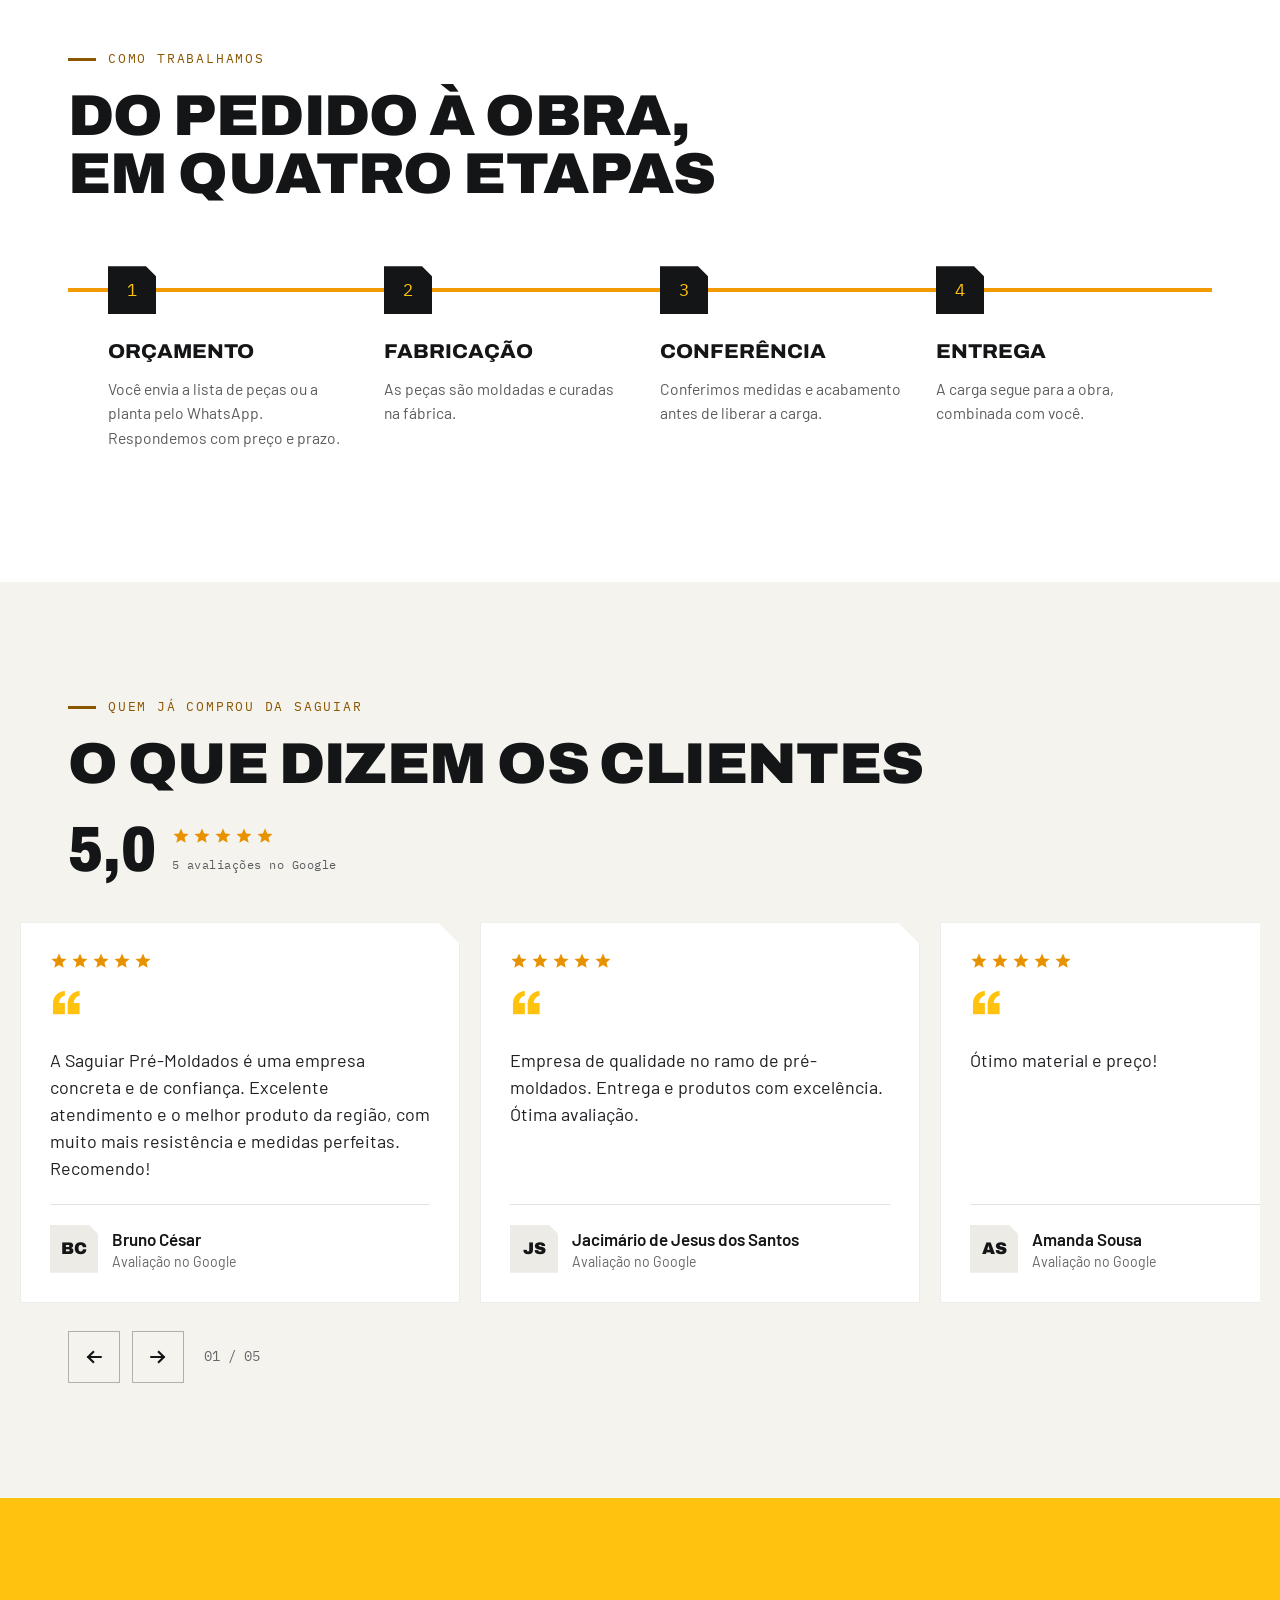
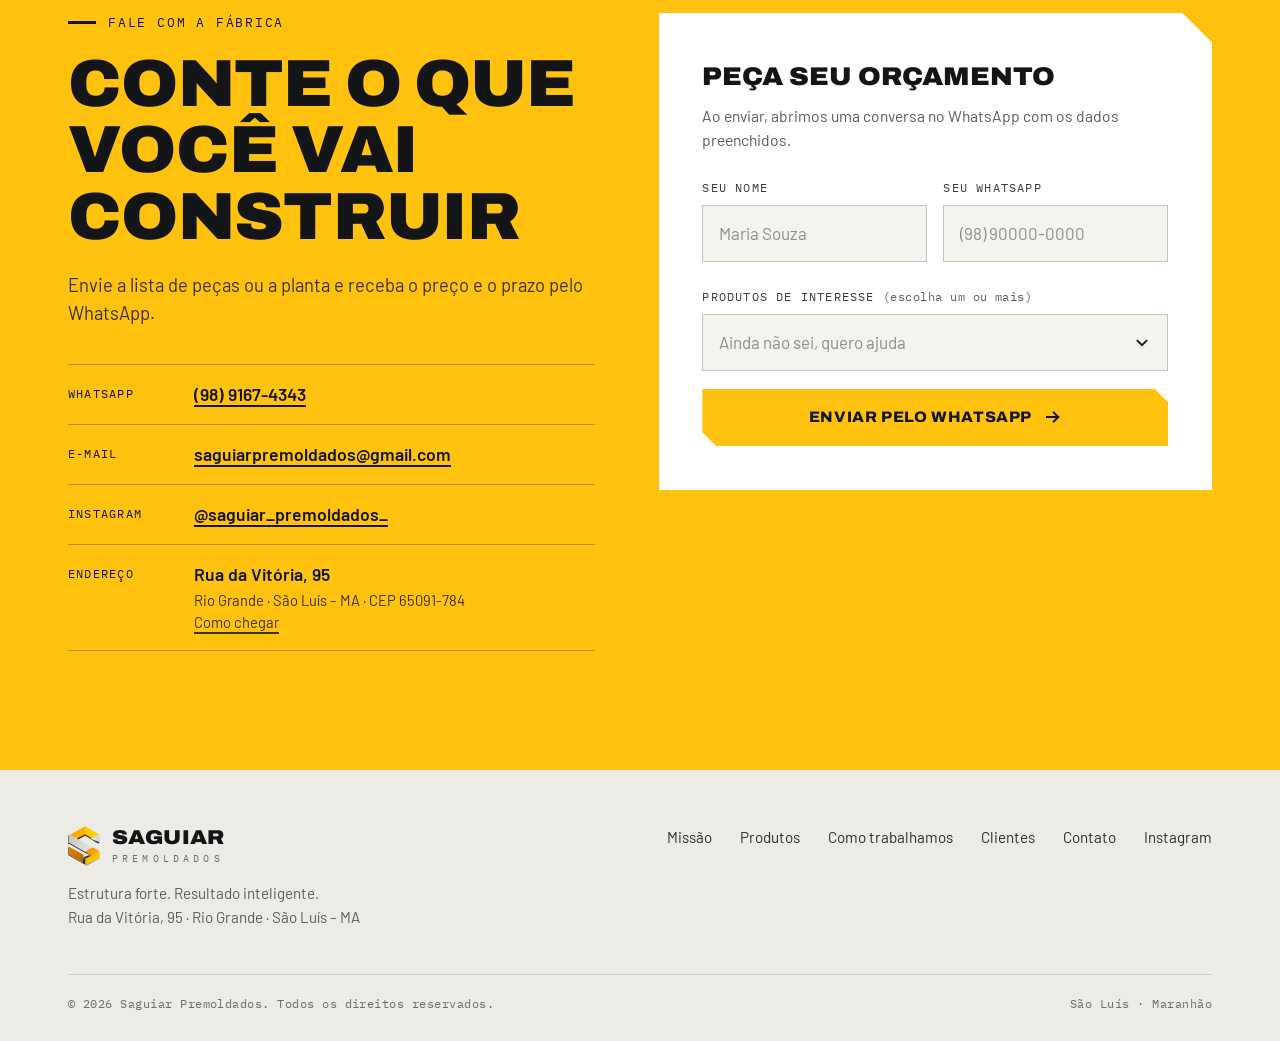
==== commit 5d3528fb: "Usa a mesma foto do bloco estrutural 19 cm no bloco estrutural 14 cm" ====
--- a/index.html
+++ b/index.html
@@ -186,7 +186,7 @@
             </div>
           </li>
           <li class="card" data-cat="Alvenaria">
-            <div class="card__media"><img src="assets/img/produtos/bloco-vedacao.jpg" width="960" height="720" alt="Bloco de concreto estrutural de 14 cm com dois furos" loading="lazy" decoding="async"><span class="card__cat">Alvenaria</span></div>
+            <div class="card__media"><img src="assets/img/produtos/bloco-estrutural.jpg" width="960" height="720" alt="Bloco de concreto estrutural de 14 cm com dois furos" loading="lazy" decoding="async"><span class="card__cat">Alvenaria</span></div>
             <div class="card__body">
               <h3>Bloco estrutural 14 cm</h3>
               <p>Para paredes que sustentam a obra.</p>
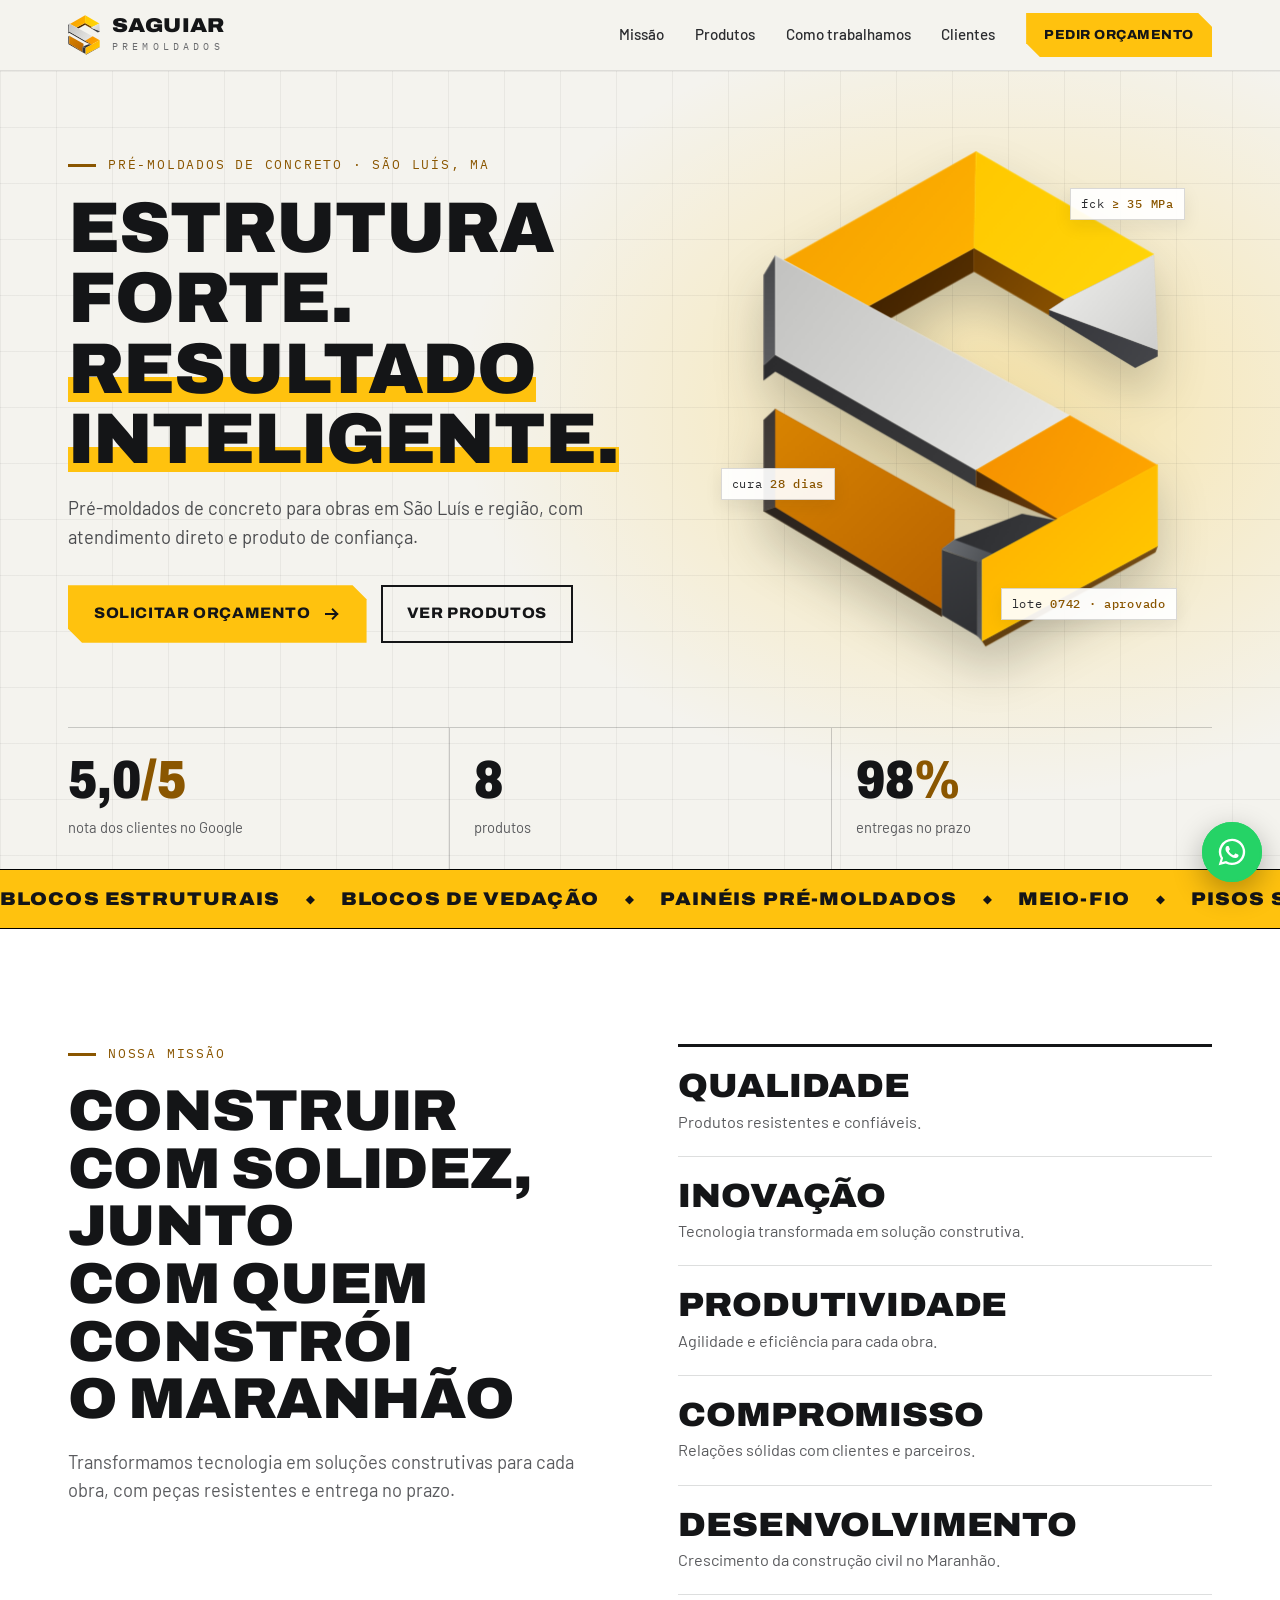
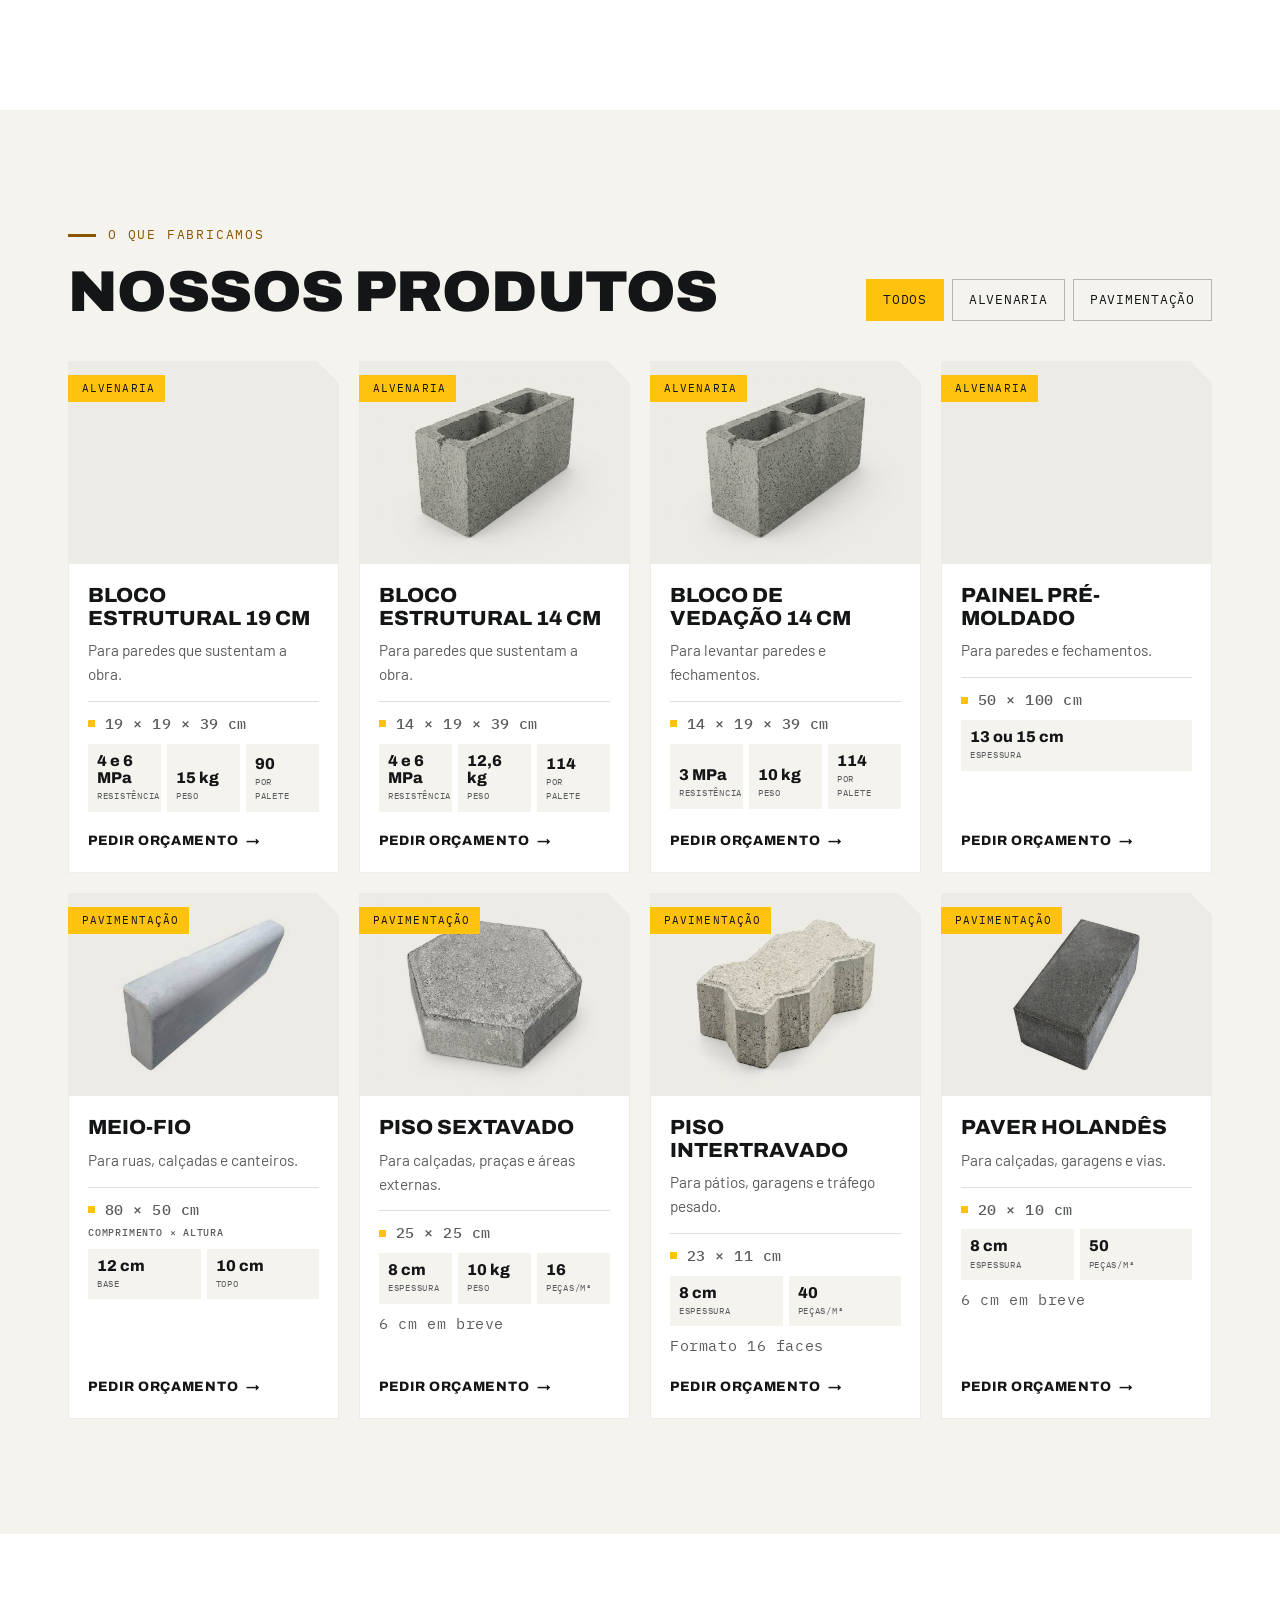
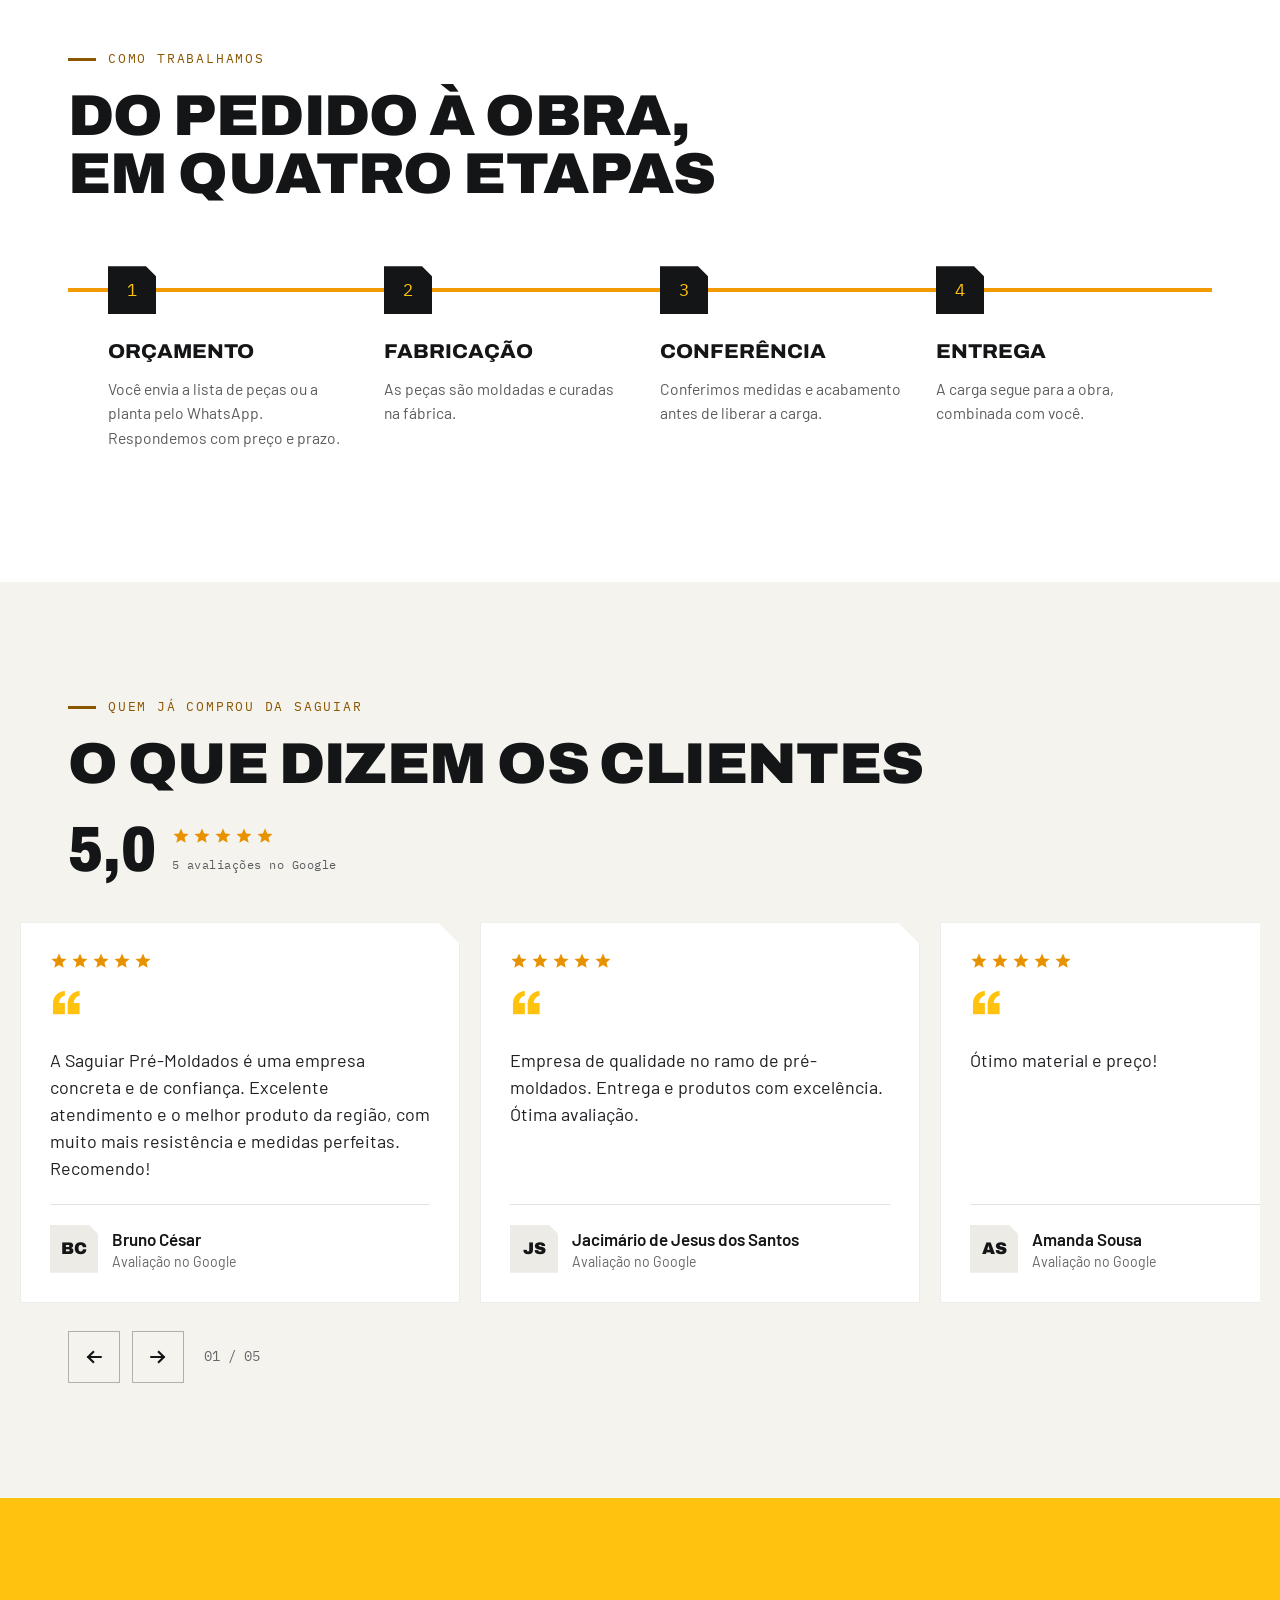
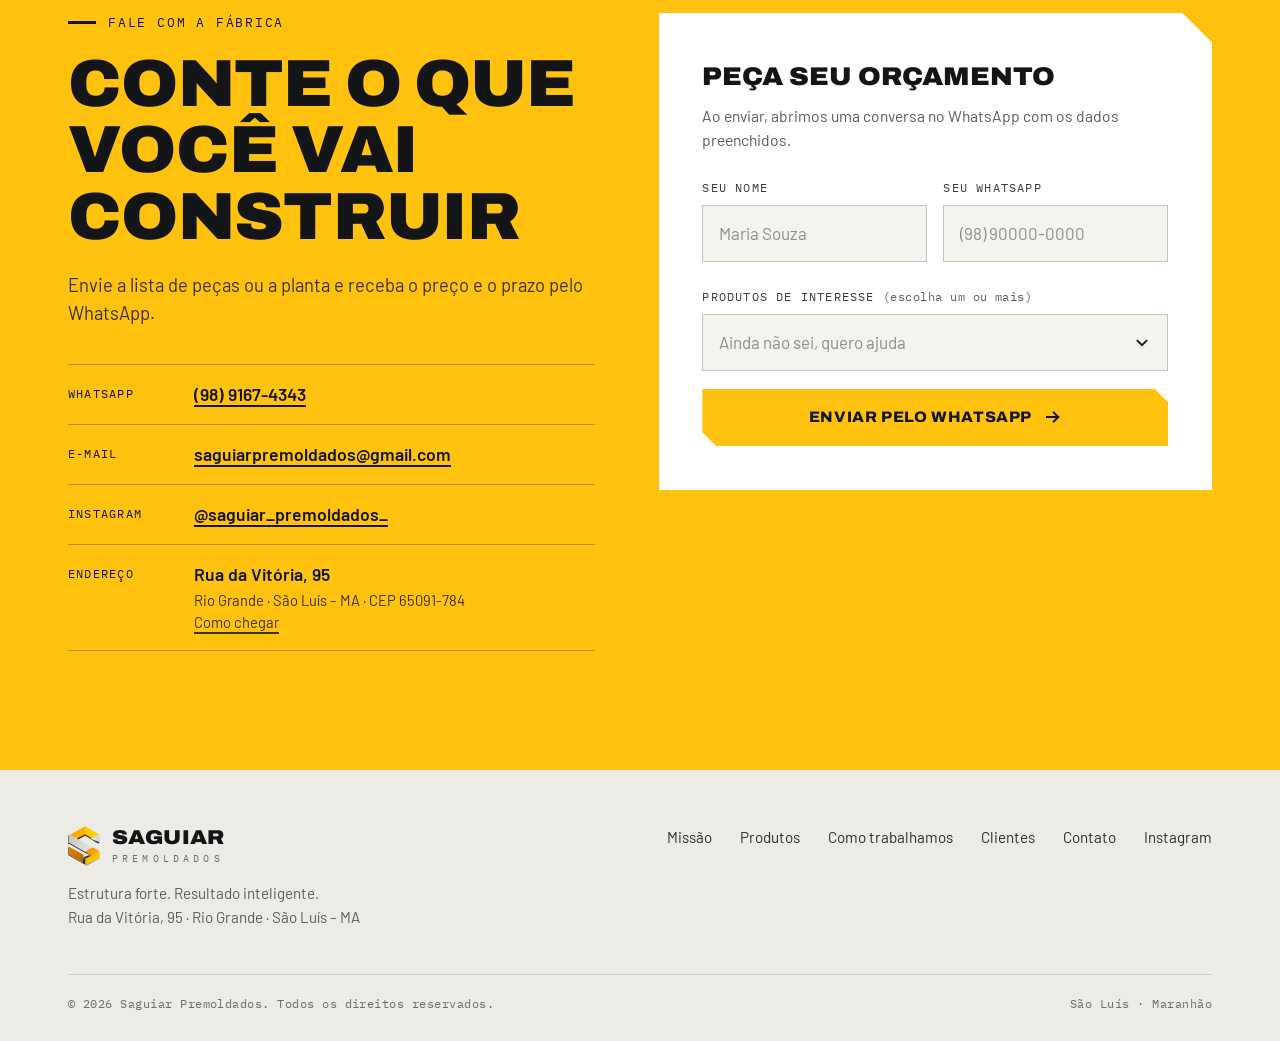
==== commit 54a886a8: "Resistencias dos blocos, foto do estrutural 14 cm e quantidade por produto no formulario" ====
--- a/index.html
+++ b/index.html
@@ -26,8 +26,8 @@
   <link rel="preconnect" href="https://fonts.googleapis.com">
   <link rel="preconnect" href="https://fonts.gstatic.com" crossorigin>
   <link rel="stylesheet" href="https://fonts.googleapis.com/css2?family=Archivo:wdth,wght@62..125,400..900&amp;family=Barlow:wght@400;500;600&amp;family=IBM+Plex+Mono:wght@400;500&amp;display=swap">
-  <link rel="stylesheet" href="assets/css/styles.css?v=20261019">
-  <script src="assets/js/boot.js?v=20261019"></script>
+  <link rel="stylesheet" href="assets/css/styles.css?v=20261020">
+  <script src="assets/js/boot.js?v=20261020"></script>
 
   <script type="application/ld+json">
   {
@@ -179,21 +179,21 @@
               <div class="card__spec">
                 <div class="spec">
                   <p class="spec__size">19 × 19 × 39 cm</p>
-                  <dl class="spec__stats"><div><dt>Resistência</dt><dd>6 MPa</dd></div><div><dt>Peso</dt><dd>15 kg</dd></div><div><dt>Por palete</dt><dd>90</dd></div></dl>
+                  <dl class="spec__stats"><div><dt>Resistência</dt><dd>4 e 6 MPa</dd></div><div><dt>Peso</dt><dd>15 kg</dd></div><div><dt>Por palete</dt><dd>90</dd></div></dl>
                 </div>
               </div>
               <a class="card__cta" href="#contato" data-ask="Bloco estrutural 19 cm">Pedir orçamento</a>
             </div>
           </li>
           <li class="card" data-cat="Alvenaria">
-            <div class="card__media"><img src="assets/img/produtos/bloco-estrutural.jpg" width="960" height="720" alt="Bloco de concreto estrutural de 14 cm com dois furos" loading="lazy" decoding="async"><span class="card__cat">Alvenaria</span></div>
+            <div class="card__media"><img src="assets/img/produtos/bloco-vedacao.jpg" width="960" height="720" alt="Bloco de concreto estrutural de 14 cm com dois furos" loading="lazy" decoding="async"><span class="card__cat">Alvenaria</span></div>
             <div class="card__body">
               <h3>Bloco estrutural 14 cm</h3>
               <p>Para paredes que sustentam a obra.</p>
               <div class="card__spec">
                 <div class="spec">
                   <p class="spec__size">14 × 19 × 39 cm</p>
-                  <dl class="spec__stats"><div><dt>Resistência</dt><dd>6 MPa</dd></div><div><dt>Peso</dt><dd>12,6 kg</dd></div><div><dt>Por palete</dt><dd>114</dd></div></dl>
+                  <dl class="spec__stats"><div><dt>Resistência</dt><dd>4 e 6 MPa</dd></div><div><dt>Peso</dt><dd>12,6 kg</dd></div><div><dt>Por palete</dt><dd>114</dd></div></dl>
                 </div>
               </div>
               <a class="card__cta" href="#contato" data-ask="Bloco estrutural 14 cm">Pedir orçamento</a>
@@ -207,7 +207,7 @@
               <div class="card__spec">
                 <div class="spec">
                   <p class="spec__size">14 × 19 × 39 cm</p>
-                  <dl class="spec__stats"><div><dt>Resistência</dt><dd>4 MPa</dd></div><div><dt>Peso</dt><dd>10 kg</dd></div><div><dt>Por palete</dt><dd>114</dd></div></dl>
+                  <dl class="spec__stats"><div><dt>Resistência</dt><dd>3 MPa</dd></div><div><dt>Peso</dt><dd>10 kg</dd></div><div><dt>Por palete</dt><dd>114</dd></div></dl>
                 </div>
               </div>
               <a class="card__cta" href="#contato" data-ask="Bloco de vedação 14 cm">Pedir orçamento</a>
@@ -417,15 +417,19 @@
               <svg class="ms__chev" viewBox="0 0 24 24" aria-hidden="true" focusable="false"><path d="M6 9l6 6 6-6" fill="none" stroke="currentColor" stroke-width="2.4" stroke-linecap="square"/></svg>
             </button>
             <div class="ms__panel" id="produto-panel" role="group" aria-label="Produtos de interesse" hidden>
-              <label class="ms__option"><input type="checkbox" name="produto" value="Bloco estrutural 19 cm"><span class="ms__box" aria-hidden="true"></span><span>Bloco estrutural 19 cm</span></label>
-              <label class="ms__option"><input type="checkbox" name="produto" value="Bloco estrutural 14 cm"><span class="ms__box" aria-hidden="true"></span><span>Bloco estrutural 14 cm</span></label>
-              <label class="ms__option"><input type="checkbox" name="produto" value="Bloco de vedação 14 cm"><span class="ms__box" aria-hidden="true"></span><span>Bloco de vedação 14 cm</span></label>
-              <label class="ms__option"><input type="checkbox" name="produto" value="Painel pré-moldado"><span class="ms__box" aria-hidden="true"></span><span>Painel pré-moldado</span></label>
-              <label class="ms__option"><input type="checkbox" name="produto" value="Meio-fio"><span class="ms__box" aria-hidden="true"></span><span>Meio-fio</span></label>
-              <label class="ms__option"><input type="checkbox" name="produto" value="Piso sextavado"><span class="ms__box" aria-hidden="true"></span><span>Piso sextavado</span></label>
-              <label class="ms__option"><input type="checkbox" name="produto" value="Piso intertravado"><span class="ms__box" aria-hidden="true"></span><span>Piso intertravado</span></label>
-              <label class="ms__option"><input type="checkbox" name="produto" value="Paver holandês"><span class="ms__box" aria-hidden="true"></span><span>Paver holandês</span></label>
-            </div>
+              <label class="ms__option"><input type="checkbox" name="produto" value="Bloco estrutural 19 cm" data-units="unidades,paletes"><span class="ms__box" aria-hidden="true"></span><span>Bloco estrutural 19 cm</span></label>
+              <label class="ms__option"><input type="checkbox" name="produto" value="Bloco estrutural 14 cm" data-units="unidades,paletes"><span class="ms__box" aria-hidden="true"></span><span>Bloco estrutural 14 cm</span></label>
+              <label class="ms__option"><input type="checkbox" name="produto" value="Bloco de vedação 14 cm" data-units="unidades,paletes"><span class="ms__box" aria-hidden="true"></span><span>Bloco de vedação 14 cm</span></label>
+              <label class="ms__option"><input type="checkbox" name="produto" value="Painel pré-moldado" data-units="unidades,m²"><span class="ms__box" aria-hidden="true"></span><span>Painel pré-moldado</span></label>
+              <label class="ms__option"><input type="checkbox" name="produto" value="Meio-fio" data-units="unidades"><span class="ms__box" aria-hidden="true"></span><span>Meio-fio</span></label>
+              <label class="ms__option"><input type="checkbox" name="produto" value="Piso sextavado" data-units="m²,unidades"><span class="ms__box" aria-hidden="true"></span><span>Piso sextavado</span></label>
+              <label class="ms__option"><input type="checkbox" name="produto" value="Piso intertravado" data-units="m²,unidades"><span class="ms__box" aria-hidden="true"></span><span>Piso intertravado</span></label>
+              <label class="ms__option"><input type="checkbox" name="produto" value="Paver holandês" data-units="m²,unidades"><span class="ms__box" aria-hidden="true"></span><span>Paver holandês</span></label>
+            </div>
+          </div>
+          <div class="qty" id="qty" hidden>
+            <p class="qty__title">Quantidade de cada produto <em>(opcional)</em></p>
+            <div class="qty__list" id="qty-list"></div>
           </div>
           <button class="btn" type="submit">Enviar pelo WhatsApp <svg aria-hidden="true"><use href="#i-arrow"/></svg></button>
           <div class="form__status" id="form-status" role="status" aria-live="polite"></div>
@@ -464,7 +468,7 @@
     <svg viewBox="0 0 24 24" fill="currentColor" aria-hidden="true"><path d="M12.04 2a9.9 9.9 0 0 0-8.5 14.9L2 22l5.25-1.4A9.9 9.9 0 1 0 12.04 2Zm0 18a8.1 8.1 0 0 1-4.13-1.13l-.3-.18-3.1.83.83-3.03-.2-.31A8.1 8.1 0 1 1 12.04 20Zm4.45-6.06c-.24-.12-1.44-.71-1.66-.79-.22-.08-.39-.12-.55.12-.16.24-.63.79-.77.95-.14.16-.28.18-.52.06a6.6 6.6 0 0 1-1.95-1.2 7.3 7.3 0 0 1-1.35-1.68c-.14-.24 0-.37.1-.49.1-.1.24-.28.36-.42.12-.14.16-.24.24-.4.08-.16.04-.3-.02-.42-.06-.12-.55-1.32-.75-1.8-.2-.47-.4-.4-.55-.41h-.47c-.16 0-.42.06-.64.3-.22.24-.84.82-.84 2s.86 2.32.98 2.48c.12.16 1.7 2.6 4.1 3.64.57.25 1.02.4 1.37.5.58.18 1.1.16 1.51.1.46-.07 1.44-.59 1.64-1.16.2-.57.2-1.06.14-1.16-.06-.1-.22-.16-.46-.28Z"/></svg>
   </a>
 
-  <script src="assets/js/config.js?v=20261019" defer></script>
-  <script src="assets/js/main.js?v=20261019" defer></script>
+  <script src="assets/js/config.js?v=20261020" defer></script>
+  <script src="assets/js/main.js?v=20261020" defer></script>
 </body>
 </html>
--- a/assets/css/styles.css
+++ b/assets/css/styles.css
@@ -426,6 +426,25 @@
 }
 .ms__option input:checked ~ span:last-child { font-weight: 600; }
 .ms__option input:focus-visible + .ms__box { outline: 2px solid var(--ink); outline-offset: 2px; }
+.qty { margin-bottom: 18px; padding: 14px 14px 6px; background: var(--paper); border: 1px solid rgba(20, 21, 23, 0.12); }
+.qty__title { margin: 0 0 10px; font-family: var(--font-mono); font-size: 0.75rem; letter-spacing: 0.1em; text-transform: uppercase; color: #3a3b3e; }
+.qty__title em { font-style: normal; letter-spacing: 0.04em; text-transform: none; color: var(--muted); }
+.qty__row { display: grid; gap: 8px; margin-bottom: 8px; padding: 10px 12px; background: #fff; border: 1px solid rgba(20, 21, 23, 0.1); animation: pop 0.3s ease both; }
+.qty__head { display: flex; align-items: center; justify-content: space-between; gap: 8px; }
+.qty__name { font-weight: 600; font-size: 0.98rem; line-height: 1.2; }
+.qty__controls { display: flex; flex-wrap: wrap; align-items: center; gap: 8px; }
+.stepper { display: inline-flex; border: 1px solid rgba(20, 21, 23, 0.28); background: #fff; }
+.stepper button { width: 36px; height: 40px; padding: 0; border: 0; background: transparent; font-size: 1.2rem; line-height: 1; cursor: pointer; transition: background 0.15s; }
+.stepper button:hover { background: var(--yellow); }
+.stepper input {
+  width: 84px; height: 40px; padding: 0 6px; border: 0; border-inline: 1px solid rgba(20, 21, 23, 0.14); border-radius: 0;
+  text-align: center; background: #fff; font-variant-numeric: tabular-nums; -moz-appearance: textfield; appearance: textfield;
+}
+.stepper input::-webkit-inner-spin-button, .stepper input::-webkit-outer-spin-button { -webkit-appearance: none; margin: 0; }
+.stepper input:focus { outline: none; background: var(--paper); }
+.qty__unit { height: 42px; padding: 0 10px; border: 1px solid rgba(20, 21, 23, 0.28); border-radius: 0; background: #fff; cursor: pointer; }
+.qty__remove { flex: none; width: 32px; height: 32px; padding: 0; border: 0; background: transparent; font-size: 1.4rem; line-height: 1; color: var(--muted); cursor: pointer; }
+.qty__remove:hover { color: var(--ink); }
 .form__row { display: grid; grid-template-columns: 1fr 1fr; gap: 16px; }
 .form .btn { width: 100%; justify-content: center; }
 .form__status { display: none; margin-top: 18px; padding: 16px 18px; border: 1px solid var(--ink); font-size: 0.95rem; }
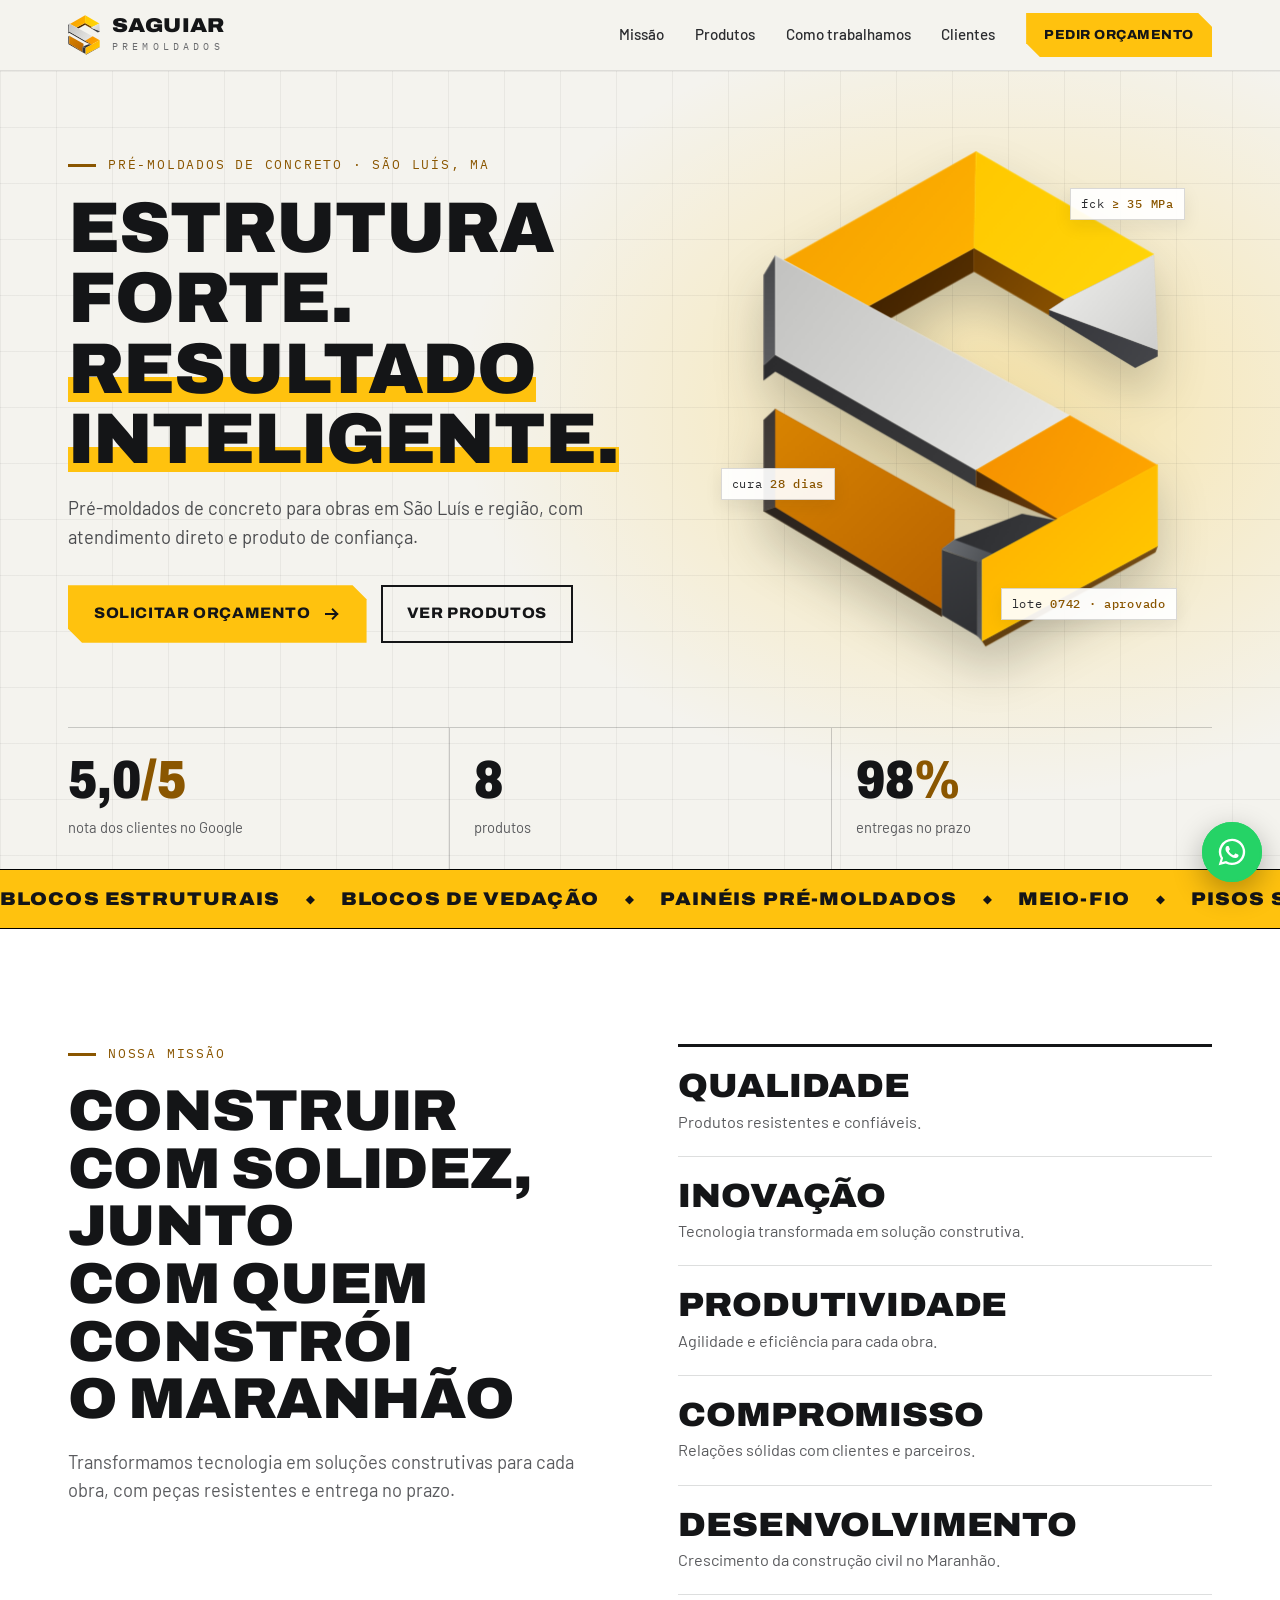
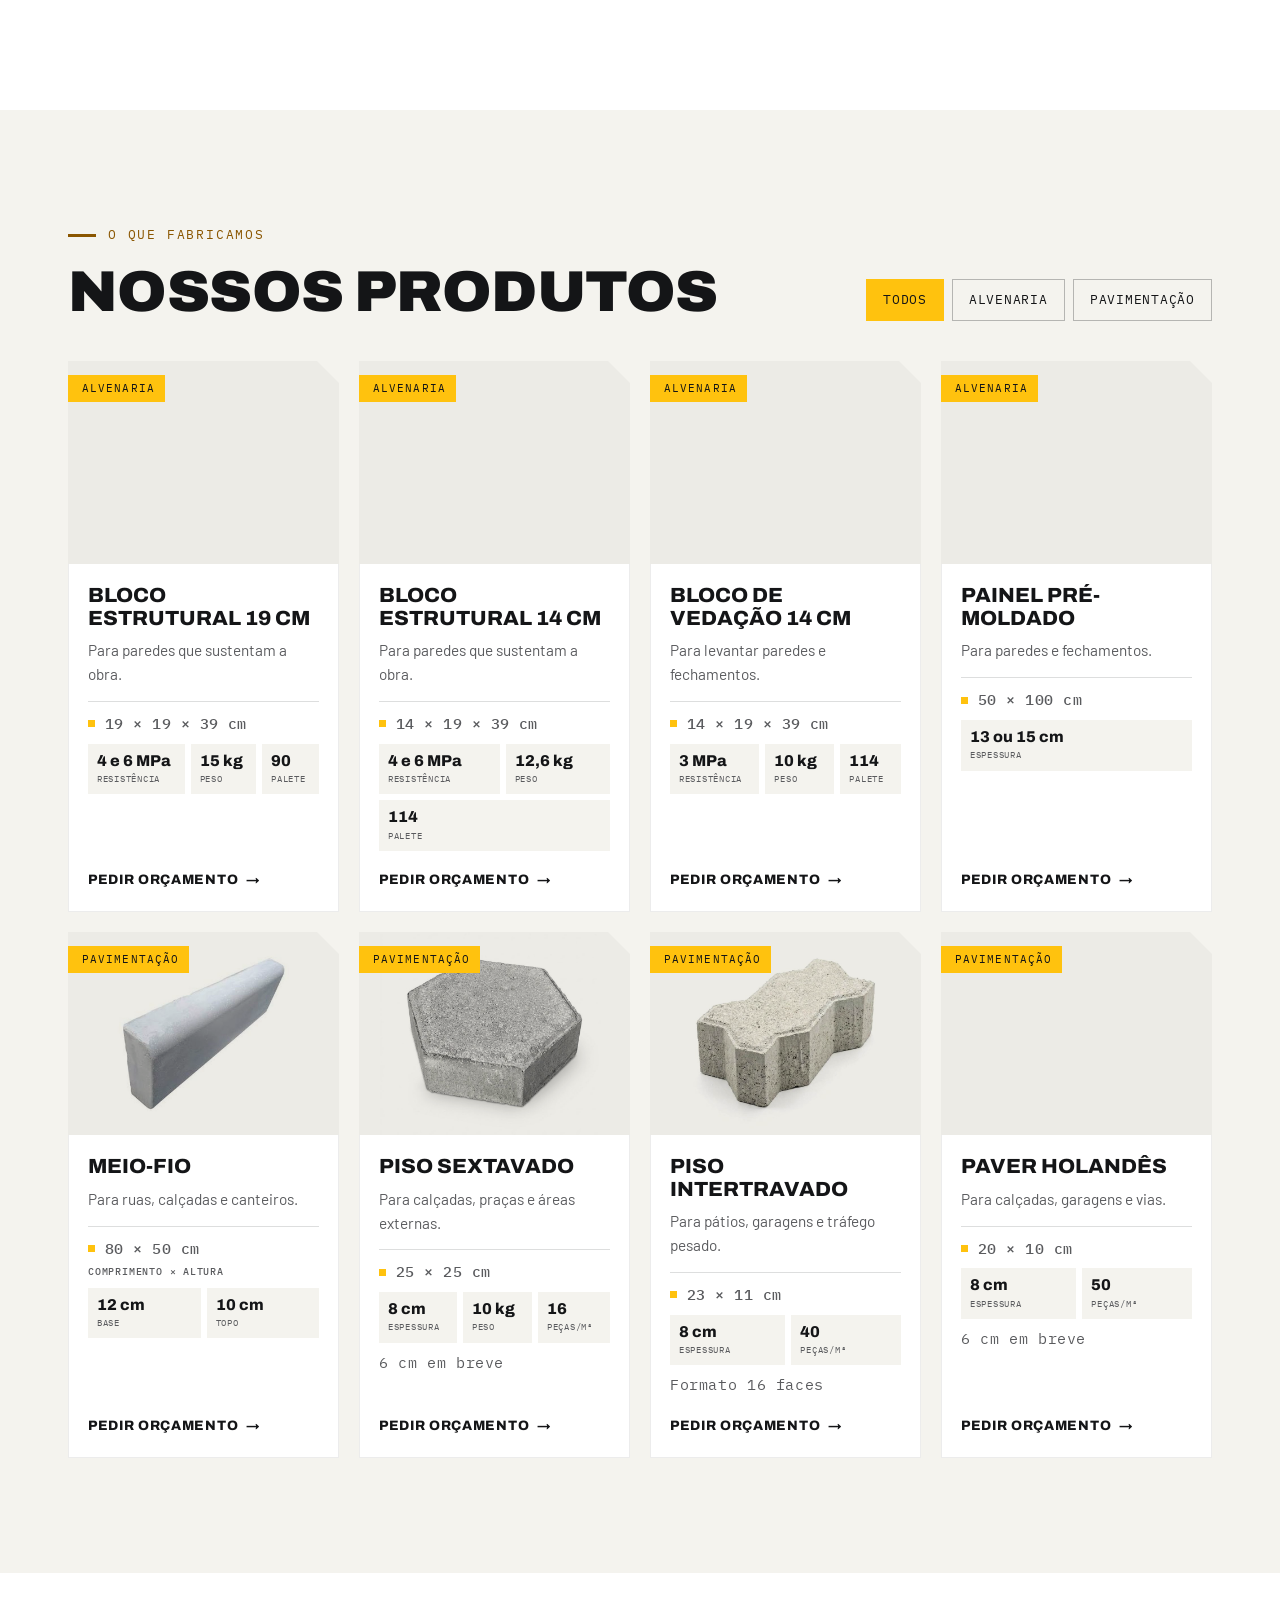
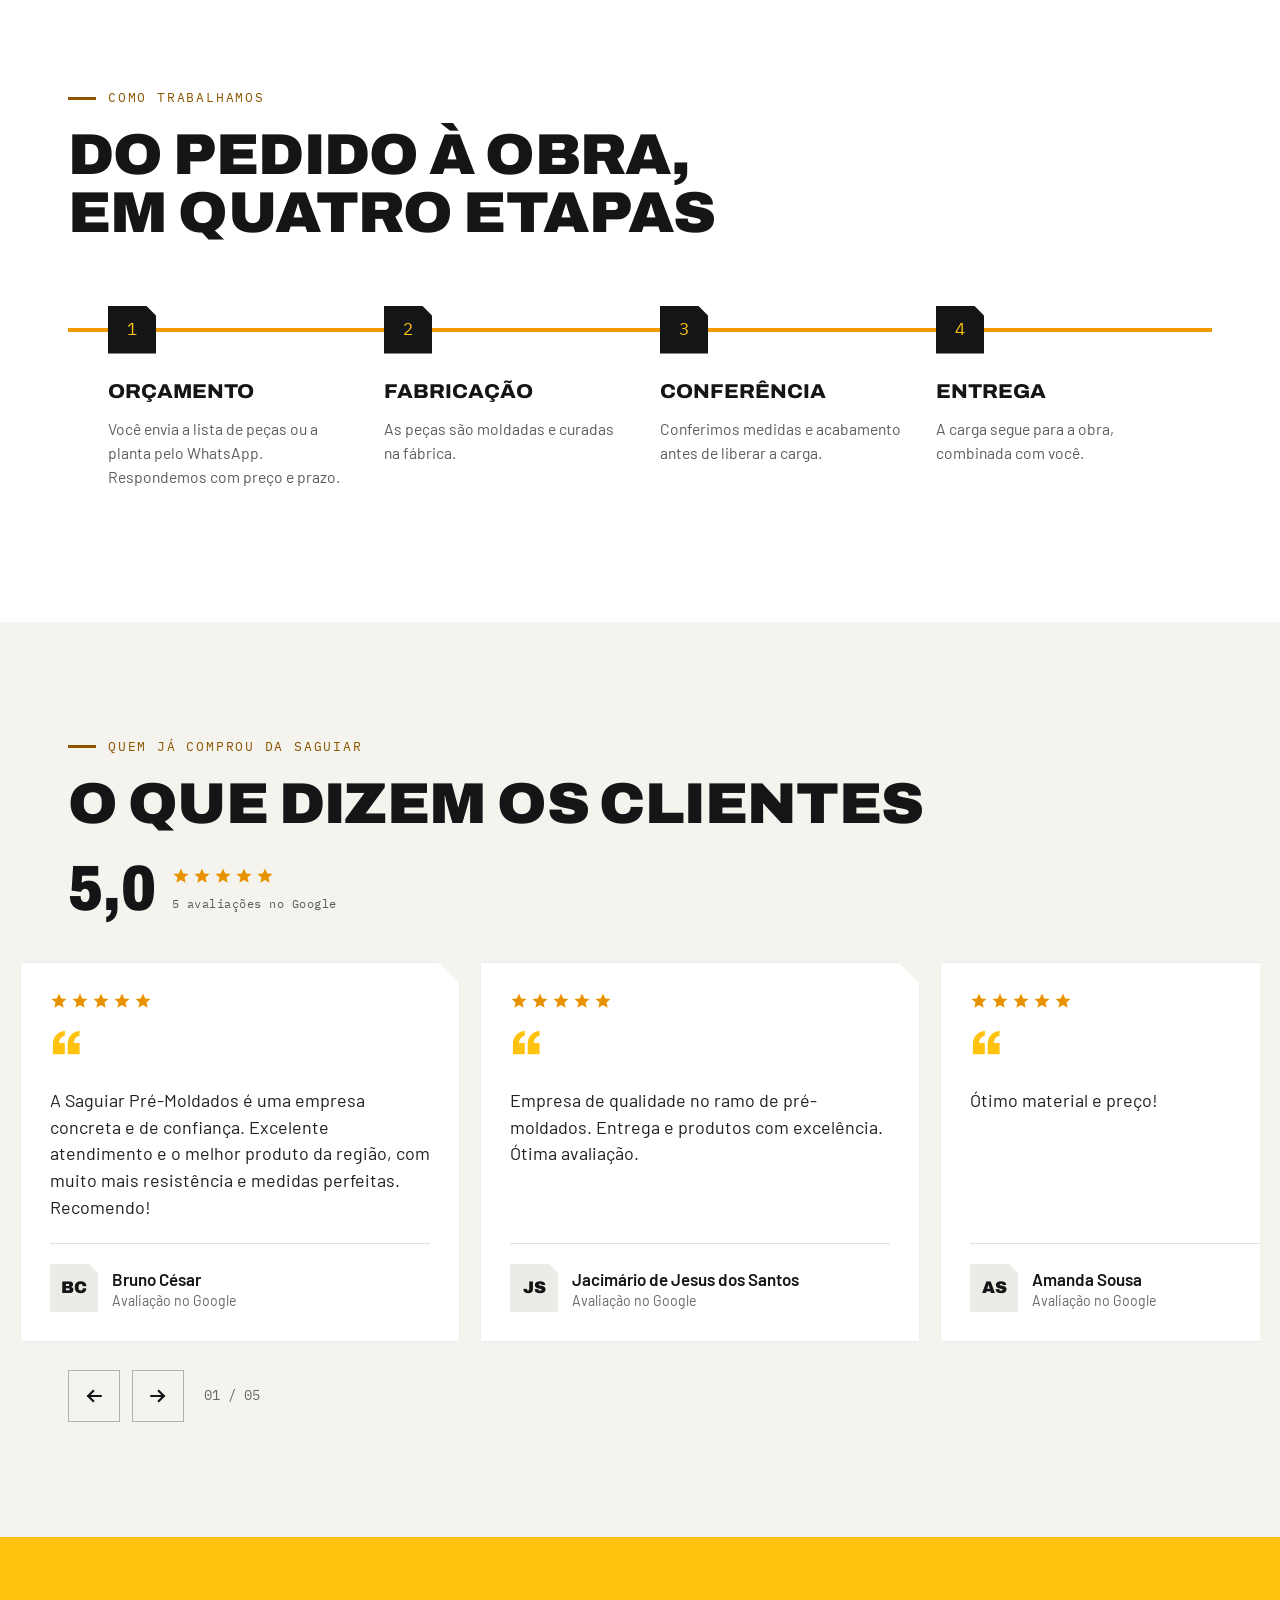
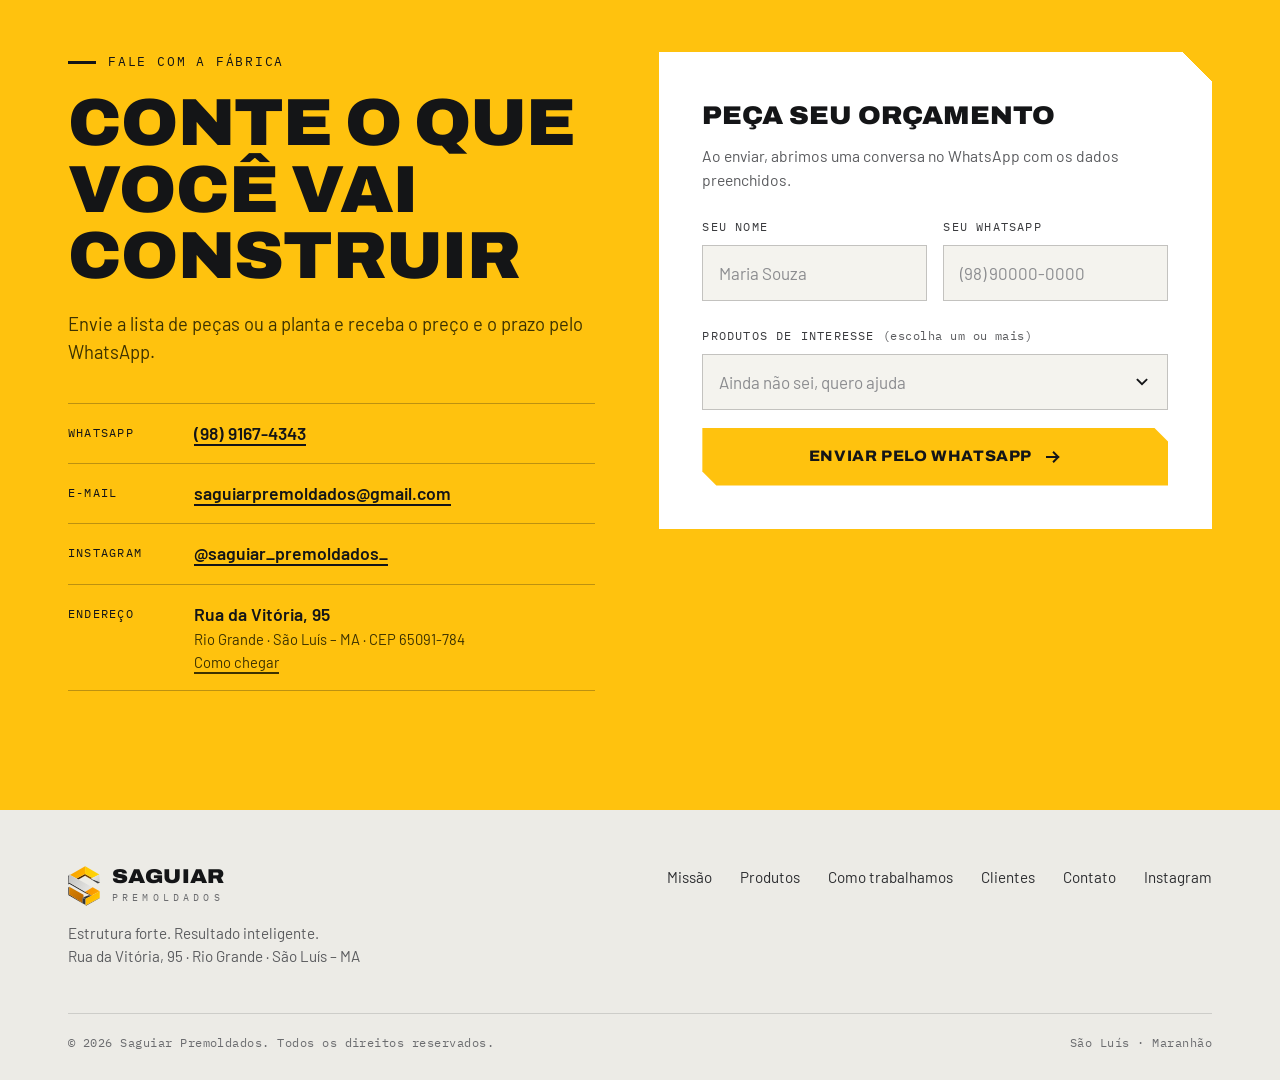
==== commit fad21c96: "Bloco estrutural 14 cm igual ao de 19 cm: mesma foto e fichas sem quebra de linha" ====
--- a/index.html
+++ b/index.html
@@ -26,8 +26,8 @@
   <link rel="preconnect" href="https://fonts.googleapis.com">
   <link rel="preconnect" href="https://fonts.gstatic.com" crossorigin>
   <link rel="stylesheet" href="https://fonts.googleapis.com/css2?family=Archivo:wdth,wght@62..125,400..900&amp;family=Barlow:wght@400;500;600&amp;family=IBM+Plex+Mono:wght@400;500&amp;display=swap">
-  <link rel="stylesheet" href="assets/css/styles.css?v=20261020">
-  <script src="assets/js/boot.js?v=20261020"></script>
+  <link rel="stylesheet" href="assets/css/styles.css?v=20261021">
+  <script src="assets/js/boot.js?v=20261021"></script>
 
   <script type="application/ld+json">
   {
@@ -179,21 +179,21 @@
               <div class="card__spec">
                 <div class="spec">
                   <p class="spec__size">19 × 19 × 39 cm</p>
-                  <dl class="spec__stats"><div><dt>Resistência</dt><dd>4 e 6 MPa</dd></div><div><dt>Peso</dt><dd>15 kg</dd></div><div><dt>Por palete</dt><dd>90</dd></div></dl>
+                  <dl class="spec__stats"><div><dt>Resistência</dt><dd>4 e 6 MPa</dd></div><div><dt>Peso</dt><dd>15 kg</dd></div><div><dt>Palete</dt><dd>90</dd></div></dl>
                 </div>
               </div>
               <a class="card__cta" href="#contato" data-ask="Bloco estrutural 19 cm">Pedir orçamento</a>
             </div>
           </li>
           <li class="card" data-cat="Alvenaria">
-            <div class="card__media"><img src="assets/img/produtos/bloco-vedacao.jpg" width="960" height="720" alt="Bloco de concreto estrutural de 14 cm com dois furos" loading="lazy" decoding="async"><span class="card__cat">Alvenaria</span></div>
+            <div class="card__media"><img src="assets/img/produtos/bloco-estrutural.jpg" width="960" height="720" alt="Bloco de concreto estrutural de 14 cm com dois furos" loading="lazy" decoding="async"><span class="card__cat">Alvenaria</span></div>
             <div class="card__body">
               <h3>Bloco estrutural 14 cm</h3>
               <p>Para paredes que sustentam a obra.</p>
               <div class="card__spec">
                 <div class="spec">
                   <p class="spec__size">14 × 19 × 39 cm</p>
-                  <dl class="spec__stats"><div><dt>Resistência</dt><dd>4 e 6 MPa</dd></div><div><dt>Peso</dt><dd>12,6 kg</dd></div><div><dt>Por palete</dt><dd>114</dd></div></dl>
+                  <dl class="spec__stats"><div><dt>Resistência</dt><dd>4 e 6 MPa</dd></div><div><dt>Peso</dt><dd>12,6 kg</dd></div><div><dt>Palete</dt><dd>114</dd></div></dl>
                 </div>
               </div>
               <a class="card__cta" href="#contato" data-ask="Bloco estrutural 14 cm">Pedir orçamento</a>
@@ -207,7 +207,7 @@
               <div class="card__spec">
                 <div class="spec">
                   <p class="spec__size">14 × 19 × 39 cm</p>
-                  <dl class="spec__stats"><div><dt>Resistência</dt><dd>3 MPa</dd></div><div><dt>Peso</dt><dd>10 kg</dd></div><div><dt>Por palete</dt><dd>114</dd></div></dl>
+                  <dl class="spec__stats"><div><dt>Resistência</dt><dd>3 MPa</dd></div><div><dt>Peso</dt><dd>10 kg</dd></div><div><dt>Palete</dt><dd>114</dd></div></dl>
                 </div>
               </div>
               <a class="card__cta" href="#contato" data-ask="Bloco de vedação 14 cm">Pedir orçamento</a>
@@ -468,7 +468,7 @@
     <svg viewBox="0 0 24 24" fill="currentColor" aria-hidden="true"><path d="M12.04 2a9.9 9.9 0 0 0-8.5 14.9L2 22l5.25-1.4A9.9 9.9 0 1 0 12.04 2Zm0 18a8.1 8.1 0 0 1-4.13-1.13l-.3-.18-3.1.83.83-3.03-.2-.31A8.1 8.1 0 1 1 12.04 20Zm4.45-6.06c-.24-.12-1.44-.71-1.66-.79-.22-.08-.39-.12-.55.12-.16.24-.63.79-.77.95-.14.16-.28.18-.52.06a6.6 6.6 0 0 1-1.95-1.2 7.3 7.3 0 0 1-1.35-1.68c-.14-.24 0-.37.1-.49.1-.1.24-.28.36-.42.12-.14.16-.24.24-.4.08-.16.04-.3-.02-.42-.06-.12-.55-1.32-.75-1.8-.2-.47-.4-.4-.55-.41h-.47c-.16 0-.42.06-.64.3-.22.24-.84.82-.84 2s.86 2.32.98 2.48c.12.16 1.7 2.6 4.1 3.64.57.25 1.02.4 1.37.5.58.18 1.1.16 1.51.1.46-.07 1.44-.59 1.64-1.16.2-.57.2-1.06.14-1.16-.06-.1-.22-.16-.46-.28Z"/></svg>
   </a>
 
-  <script src="assets/js/config.js?v=20261020" defer></script>
-  <script src="assets/js/main.js?v=20261020" defer></script>
+  <script src="assets/js/config.js?v=20261021" defer></script>
+  <script src="assets/js/main.js?v=20261021" defer></script>
 </body>
 </html>
--- a/assets/css/styles.css
+++ b/assets/css/styles.css
@@ -290,10 +290,10 @@
 }
 .spec__size::before { content: ""; width: 7px; height: 7px; margin-right: 2px; align-self: center; background: var(--yellow); }
 .spec__size small { font-size: 0.62rem; letter-spacing: 0.08em; text-transform: uppercase; color: var(--muted); }
-.spec__stats { display: grid; grid-template-columns: repeat(auto-fit, minmax(70px, 1fr)); gap: 6px; margin: 0; }
-.spec__stats > div { display: flex; flex-direction: column-reverse; gap: 3px; padding: 8px 9px; background: var(--paper); }
-.spec__stats dd { margin: 0; font-family: var(--font-display); font-weight: 800; font-size: 0.98rem; line-height: 1.1; font-variant-numeric: tabular-nums; }
-.spec__stats dt { font-family: var(--font-mono); font-size: 0.58rem; letter-spacing: 0.08em; text-transform: uppercase; color: var(--muted); }
+.spec__stats { display: flex; flex-wrap: wrap; gap: 6px; margin: 0; }
+.spec__stats > div { display: flex; flex: 1 1 auto; flex-direction: column-reverse; gap: 3px; padding: 8px 9px; background: var(--paper); }
+.spec__stats dd { margin: 0; white-space: nowrap; font-family: var(--font-display); font-weight: 800; font-size: 0.98rem; line-height: 1.1; font-variant-numeric: tabular-nums; }
+.spec__stats dt { white-space: nowrap; font-family: var(--font-mono); font-size: 0.58rem; letter-spacing: 0.08em; text-transform: uppercase; color: var(--muted); }
 .spec__note { margin: 0; font-family: var(--font-mono); font-size: 0.7rem; letter-spacing: 0.04em; color: var(--amber-ink); }
 .card__cta {
   display: inline-flex; align-items: center; gap: 8px; margin-top: auto; padding-top: 8px;
@@ -567,7 +567,7 @@
   .card__spec { gap: 10px; }
   .spec { gap: 6px; padding-top: 8px; }
   .spec__size { font-size: 0.7rem; }
-  .spec__stats { grid-template-columns: repeat(auto-fit, minmax(54px, 1fr)); gap: 4px; }
+  .spec__stats { gap: 4px; }
   .spec__stats > div { padding: 6px; }
   .spec__stats dd { font-size: 0.82rem; }
   .spec__stats dt { font-size: 0.52rem; }
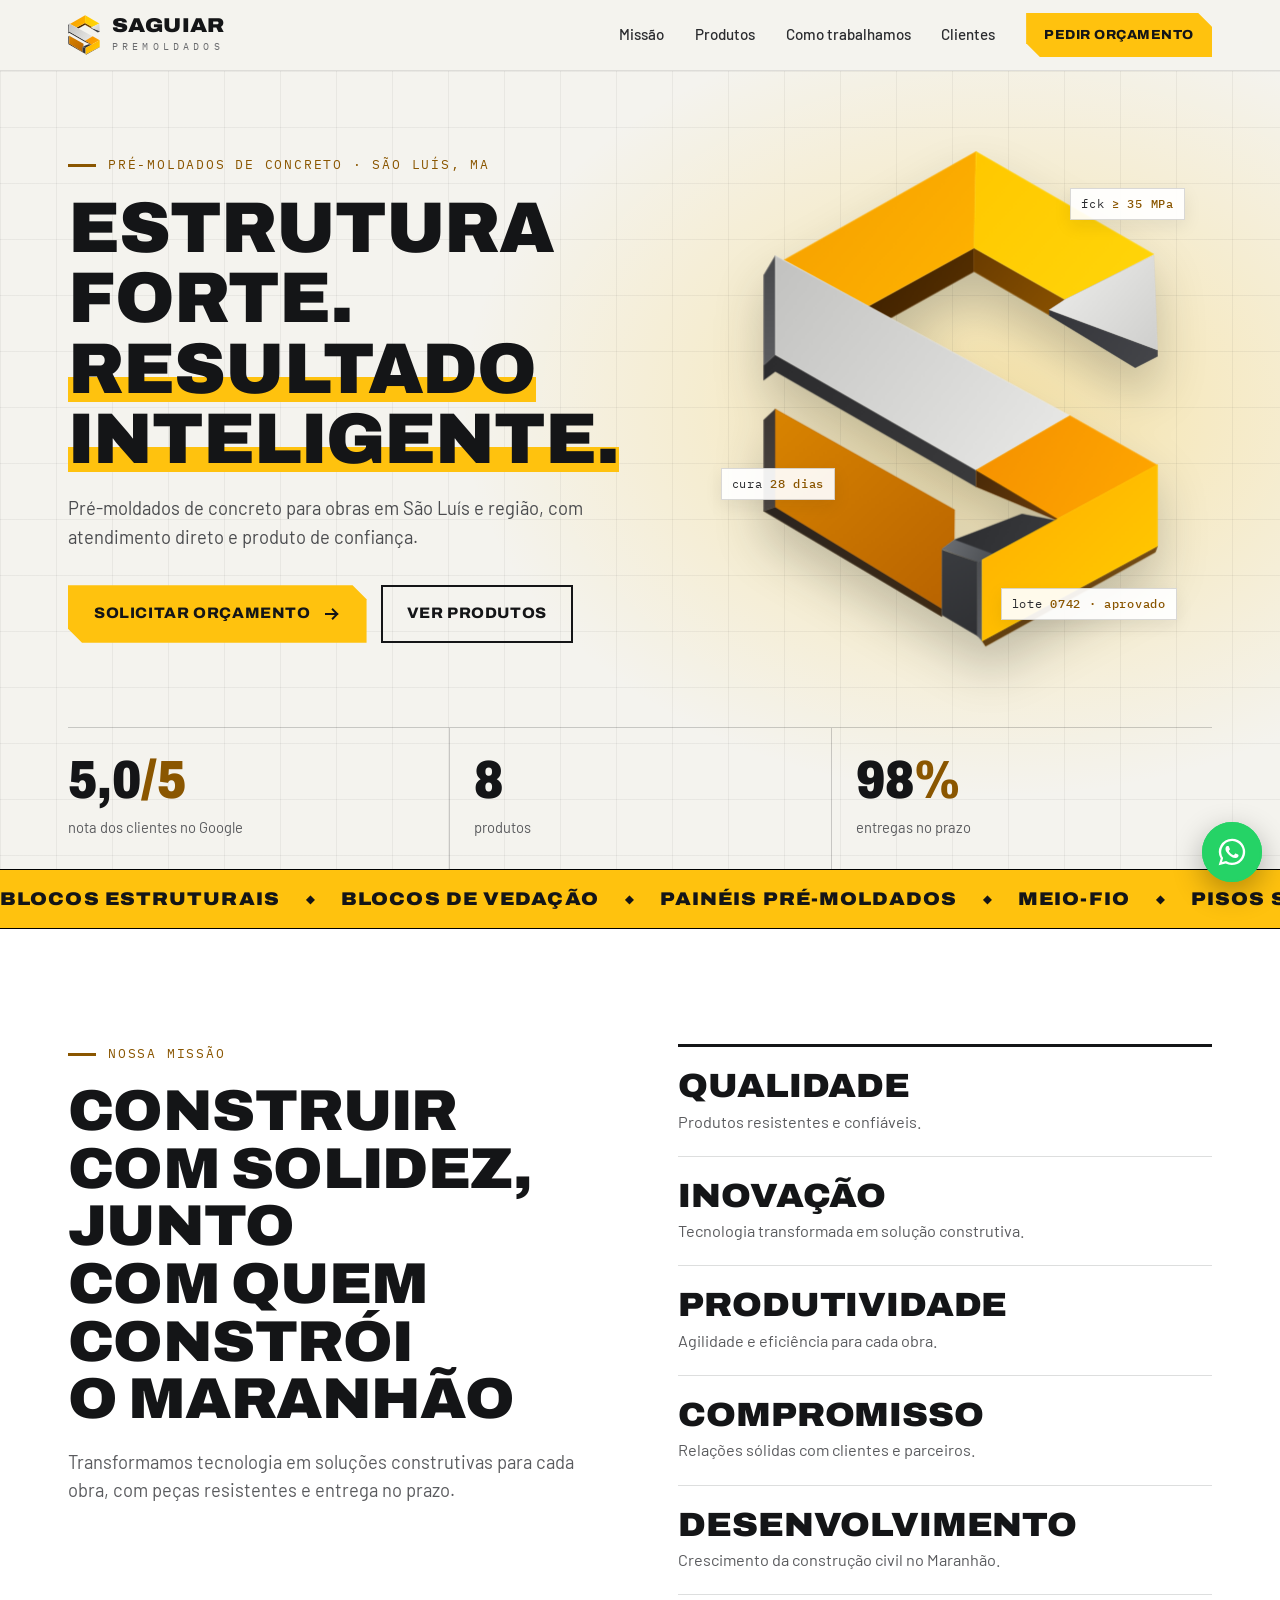
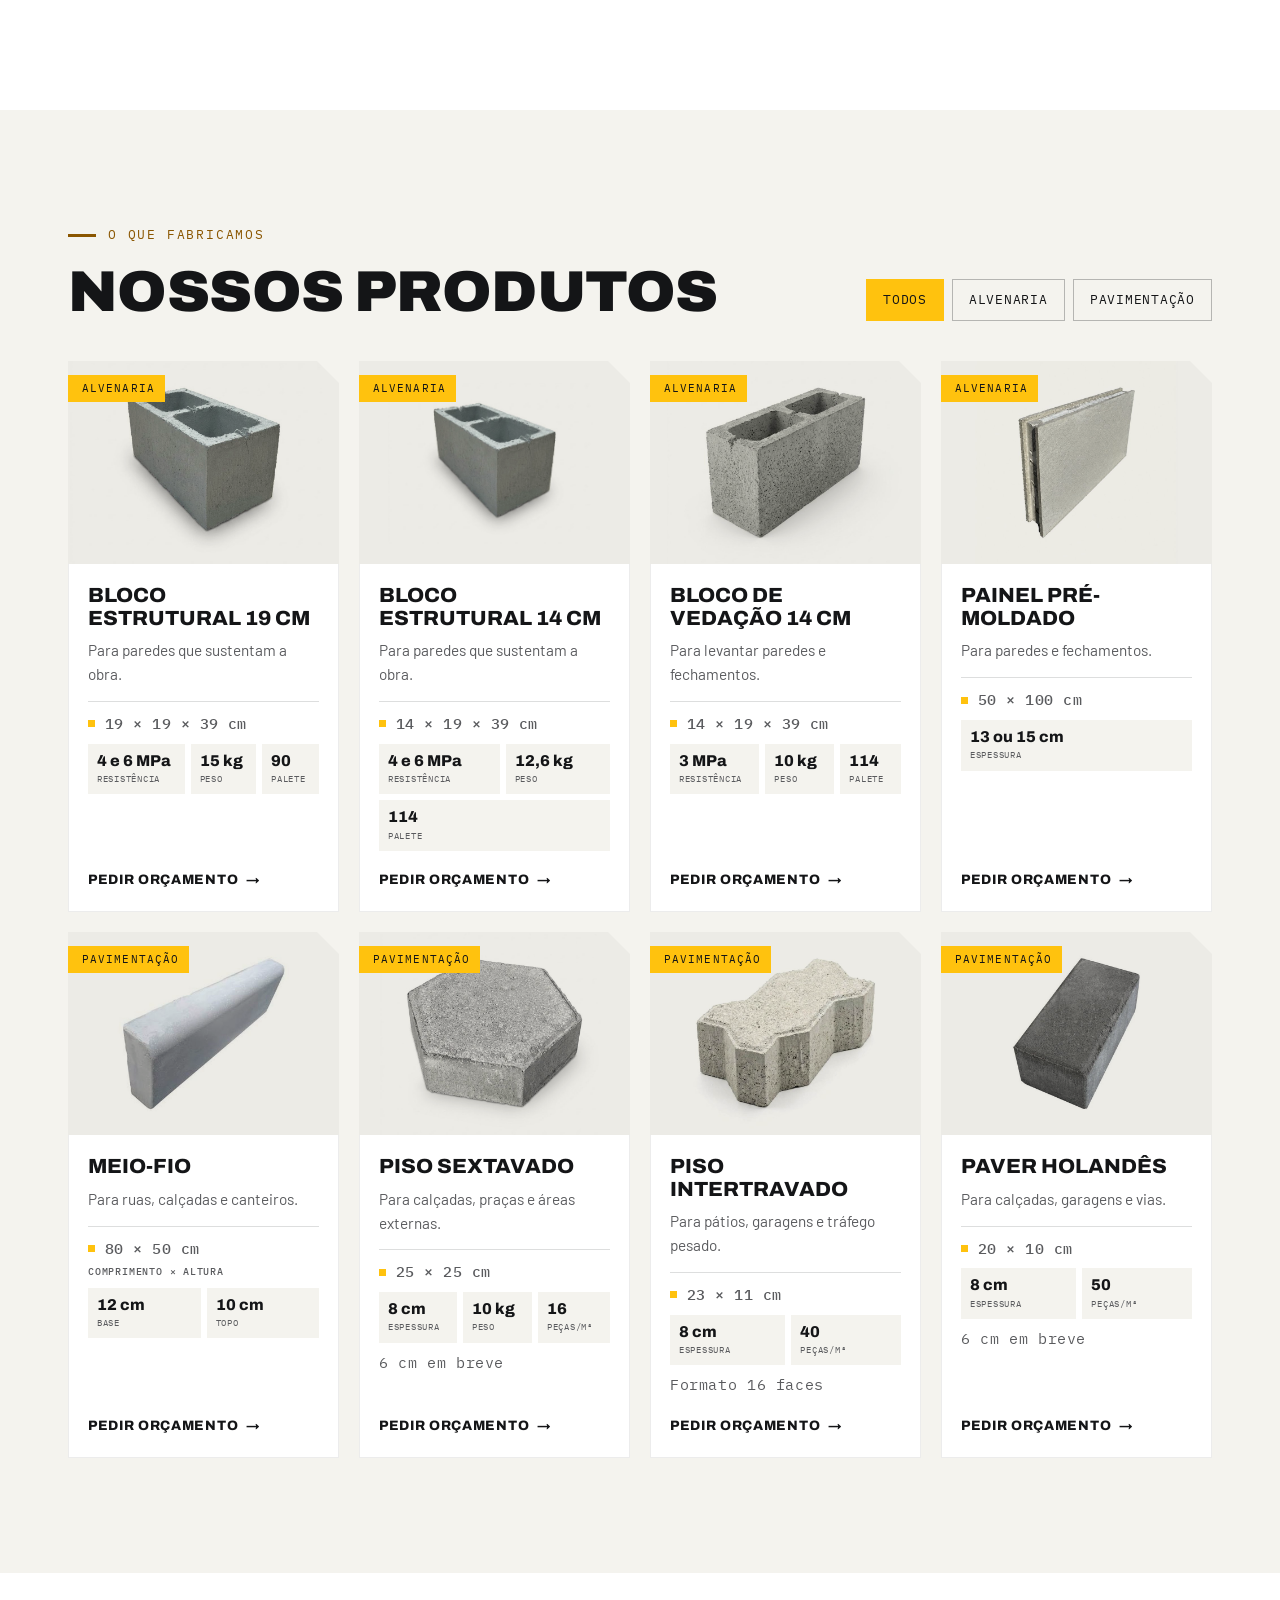
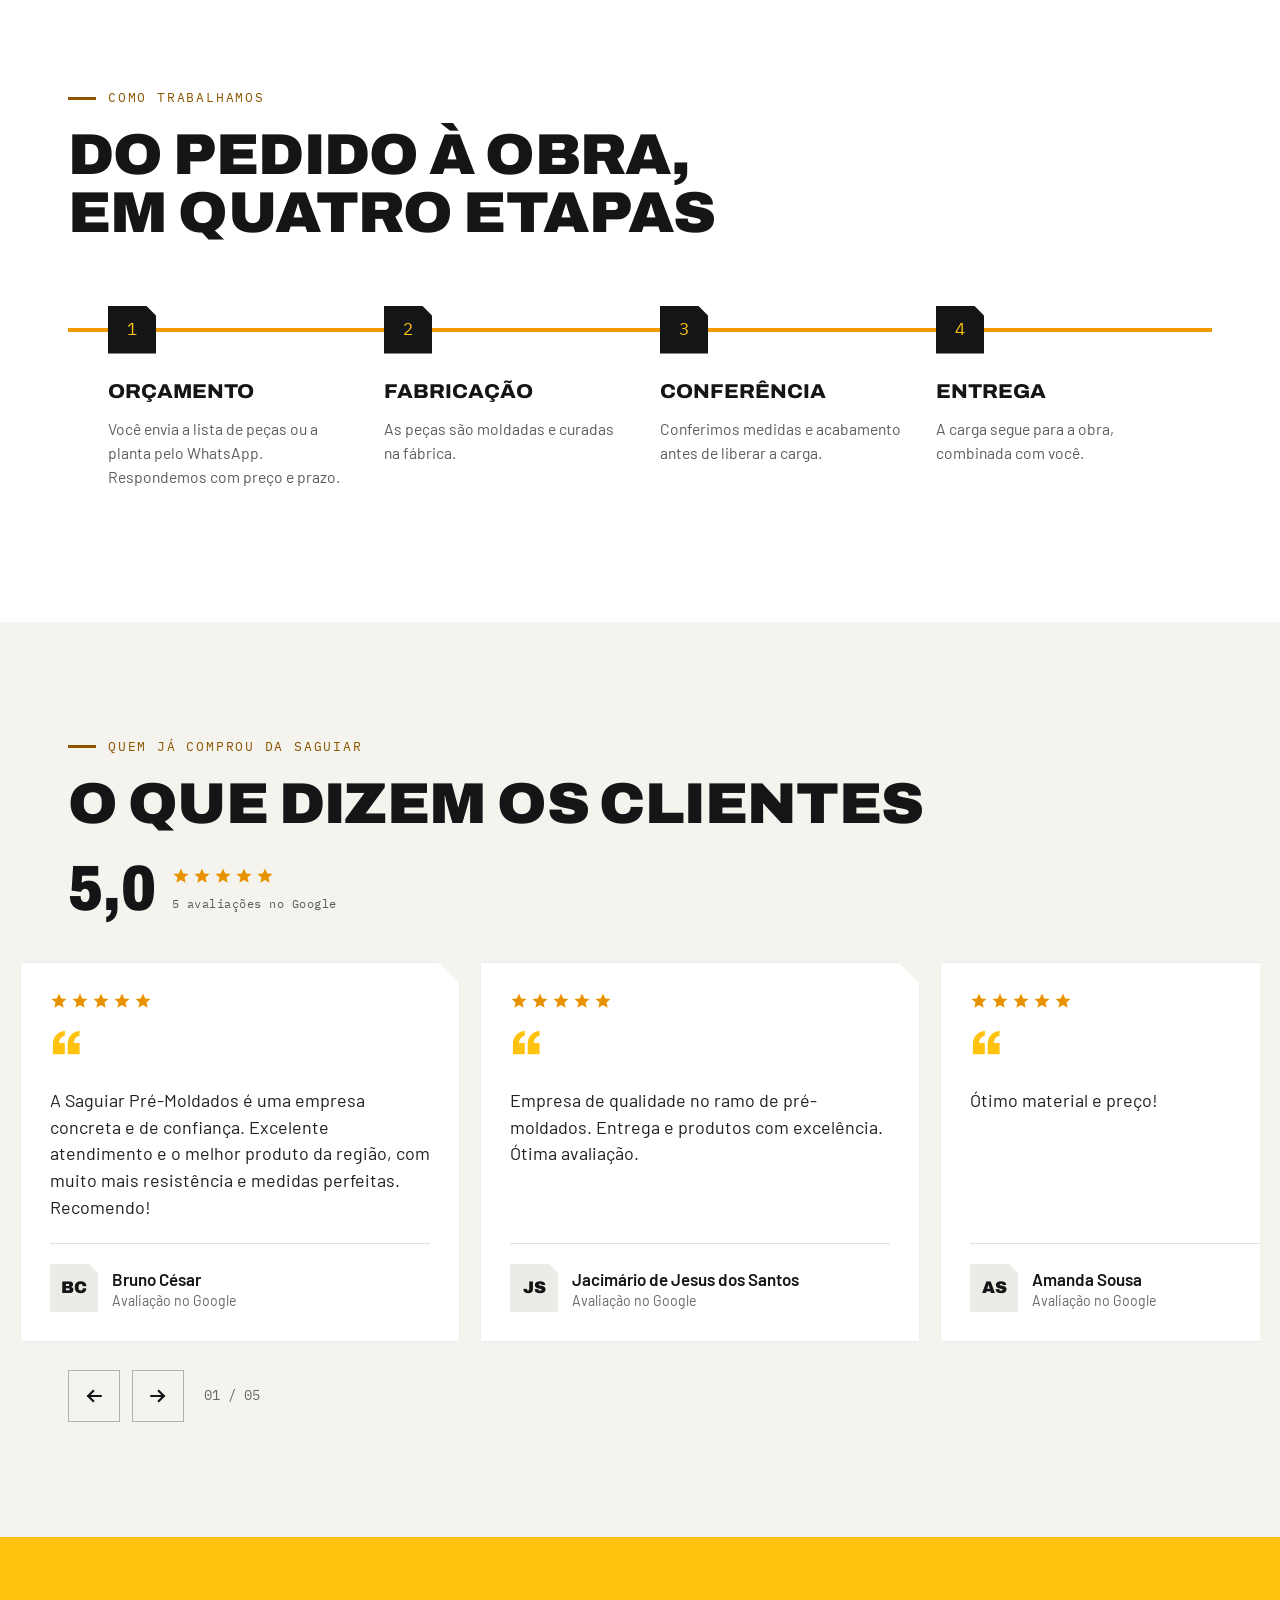
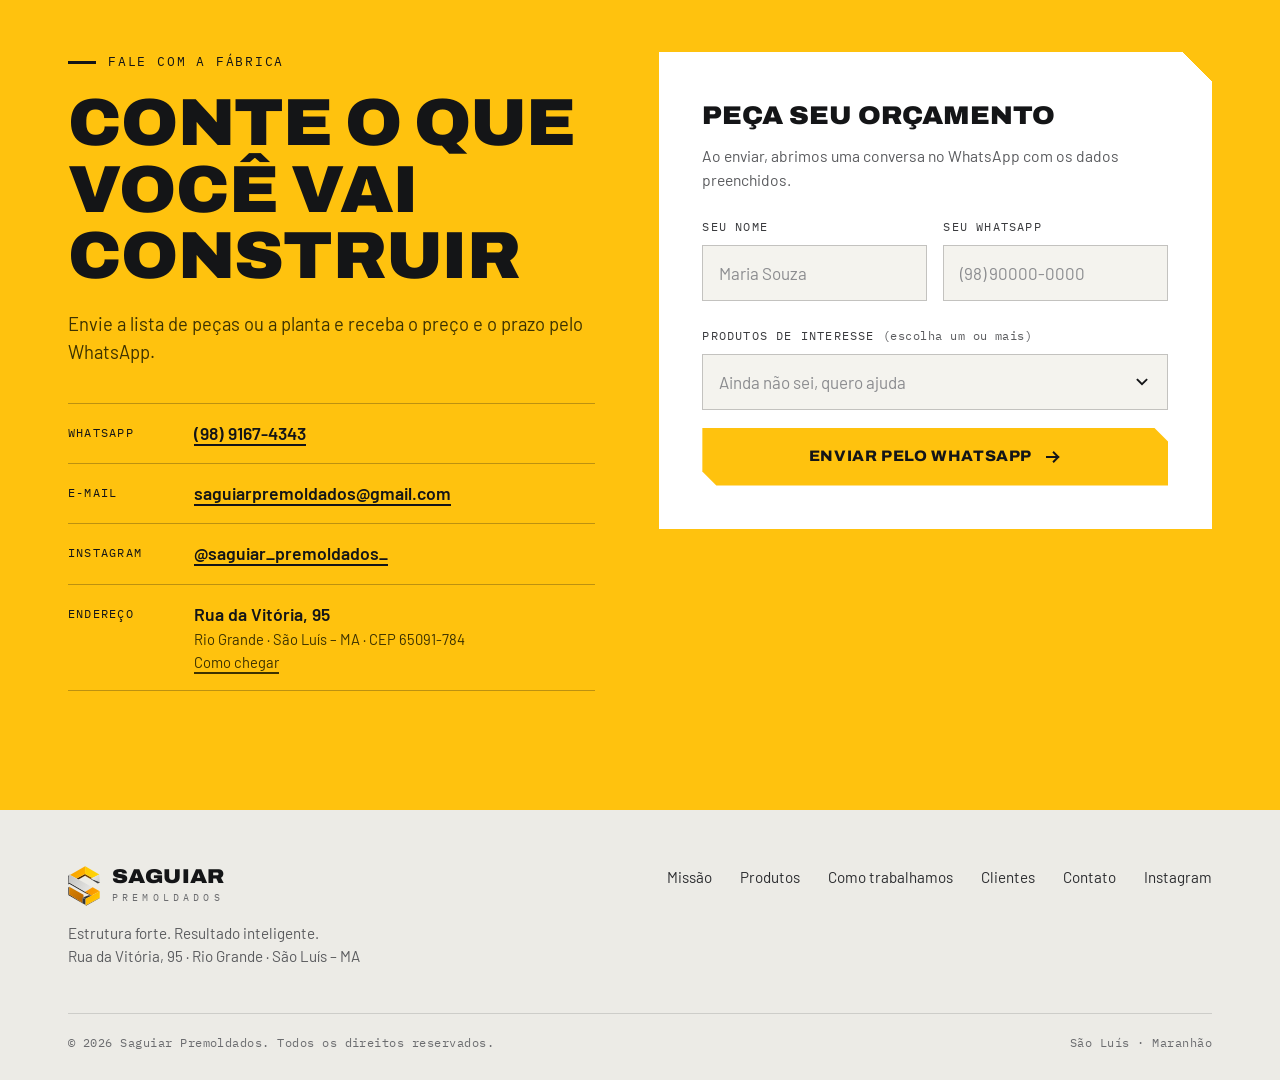
==== commit 96938c57: "Foto do bloco estrutural 14 cm menor, para representar a medida menor" ====
--- a/index.html
+++ b/index.html
@@ -26,8 +26,8 @@
   <link rel="preconnect" href="https://fonts.googleapis.com">
   <link rel="preconnect" href="https://fonts.gstatic.com" crossorigin>
   <link rel="stylesheet" href="https://fonts.googleapis.com/css2?family=Archivo:wdth,wght@62..125,400..900&amp;family=Barlow:wght@400;500;600&amp;family=IBM+Plex+Mono:wght@400;500&amp;display=swap">
-  <link rel="stylesheet" href="assets/css/styles.css?v=20261021">
-  <script src="assets/js/boot.js?v=20261021"></script>
+  <link rel="stylesheet" href="assets/css/styles.css?v=20261022">
+  <script src="assets/js/boot.js?v=20261022"></script>
 
   <script type="application/ld+json">
   {
@@ -186,7 +186,7 @@
             </div>
           </li>
           <li class="card" data-cat="Alvenaria">
-            <div class="card__media"><img src="assets/img/produtos/bloco-estrutural.jpg" width="960" height="720" alt="Bloco de concreto estrutural de 14 cm com dois furos" loading="lazy" decoding="async"><span class="card__cat">Alvenaria</span></div>
+            <div class="card__media"><img src="assets/img/produtos/bloco-estrutural.jpg" style="--fit:.8" width="960" height="720" alt="Bloco de concreto estrutural de 14 cm com dois furos" loading="lazy" decoding="async"><span class="card__cat">Alvenaria</span></div>
             <div class="card__body">
               <h3>Bloco estrutural 14 cm</h3>
               <p>Para paredes que sustentam a obra.</p>
@@ -468,7 +468,7 @@
     <svg viewBox="0 0 24 24" fill="currentColor" aria-hidden="true"><path d="M12.04 2a9.9 9.9 0 0 0-8.5 14.9L2 22l5.25-1.4A9.9 9.9 0 1 0 12.04 2Zm0 18a8.1 8.1 0 0 1-4.13-1.13l-.3-.18-3.1.83.83-3.03-.2-.31A8.1 8.1 0 1 1 12.04 20Zm4.45-6.06c-.24-.12-1.44-.71-1.66-.79-.22-.08-.39-.12-.55.12-.16.24-.63.79-.77.95-.14.16-.28.18-.52.06a6.6 6.6 0 0 1-1.95-1.2 7.3 7.3 0 0 1-1.35-1.68c-.14-.24 0-.37.1-.49.1-.1.24-.28.36-.42.12-.14.16-.24.24-.4.08-.16.04-.3-.02-.42-.06-.12-.55-1.32-.75-1.8-.2-.47-.4-.4-.55-.41h-.47c-.16 0-.42.06-.64.3-.22.24-.84.82-.84 2s.86 2.32.98 2.48c.12.16 1.7 2.6 4.1 3.64.57.25 1.02.4 1.37.5.58.18 1.1.16 1.51.1.46-.07 1.44-.59 1.64-1.16.2-.57.2-1.06.14-1.16-.06-.1-.22-.16-.46-.28Z"/></svg>
   </a>
 
-  <script src="assets/js/config.js?v=20261021" defer></script>
-  <script src="assets/js/main.js?v=20261021" defer></script>
+  <script src="assets/js/config.js?v=20261022" defer></script>
+  <script src="assets/js/main.js?v=20261022" defer></script>
 </body>
 </html>
--- a/assets/css/styles.css
+++ b/assets/css/styles.css
@@ -272,8 +272,9 @@
 
 .card__media { position: relative; aspect-ratio: 4 / 3; overflow: hidden; background: var(--slab); }
 .card__media > svg, .card__media > img { display: block; width: 100%; height: 100%; object-fit: cover; transition: transform 0.6s var(--ease); }
-.card:hover .card__media > svg, .card:hover .card__media > img { transform: scale(1.08); }
-.card__media > img { mix-blend-mode: multiply; object-fit: contain; }
+.card:hover .card__media > svg { transform: scale(1.08); }
+.card:hover .card__media > img { transform: scale(calc(var(--fit, 1) * 1.08)); }
+.card__media > img { mix-blend-mode: multiply; object-fit: contain; transform: scale(var(--fit, 1)); }
 .card__cat {
   position: absolute; left: 0; top: 14px; padding: 5px 10px 5px 14px;
   background: var(--yellow);
